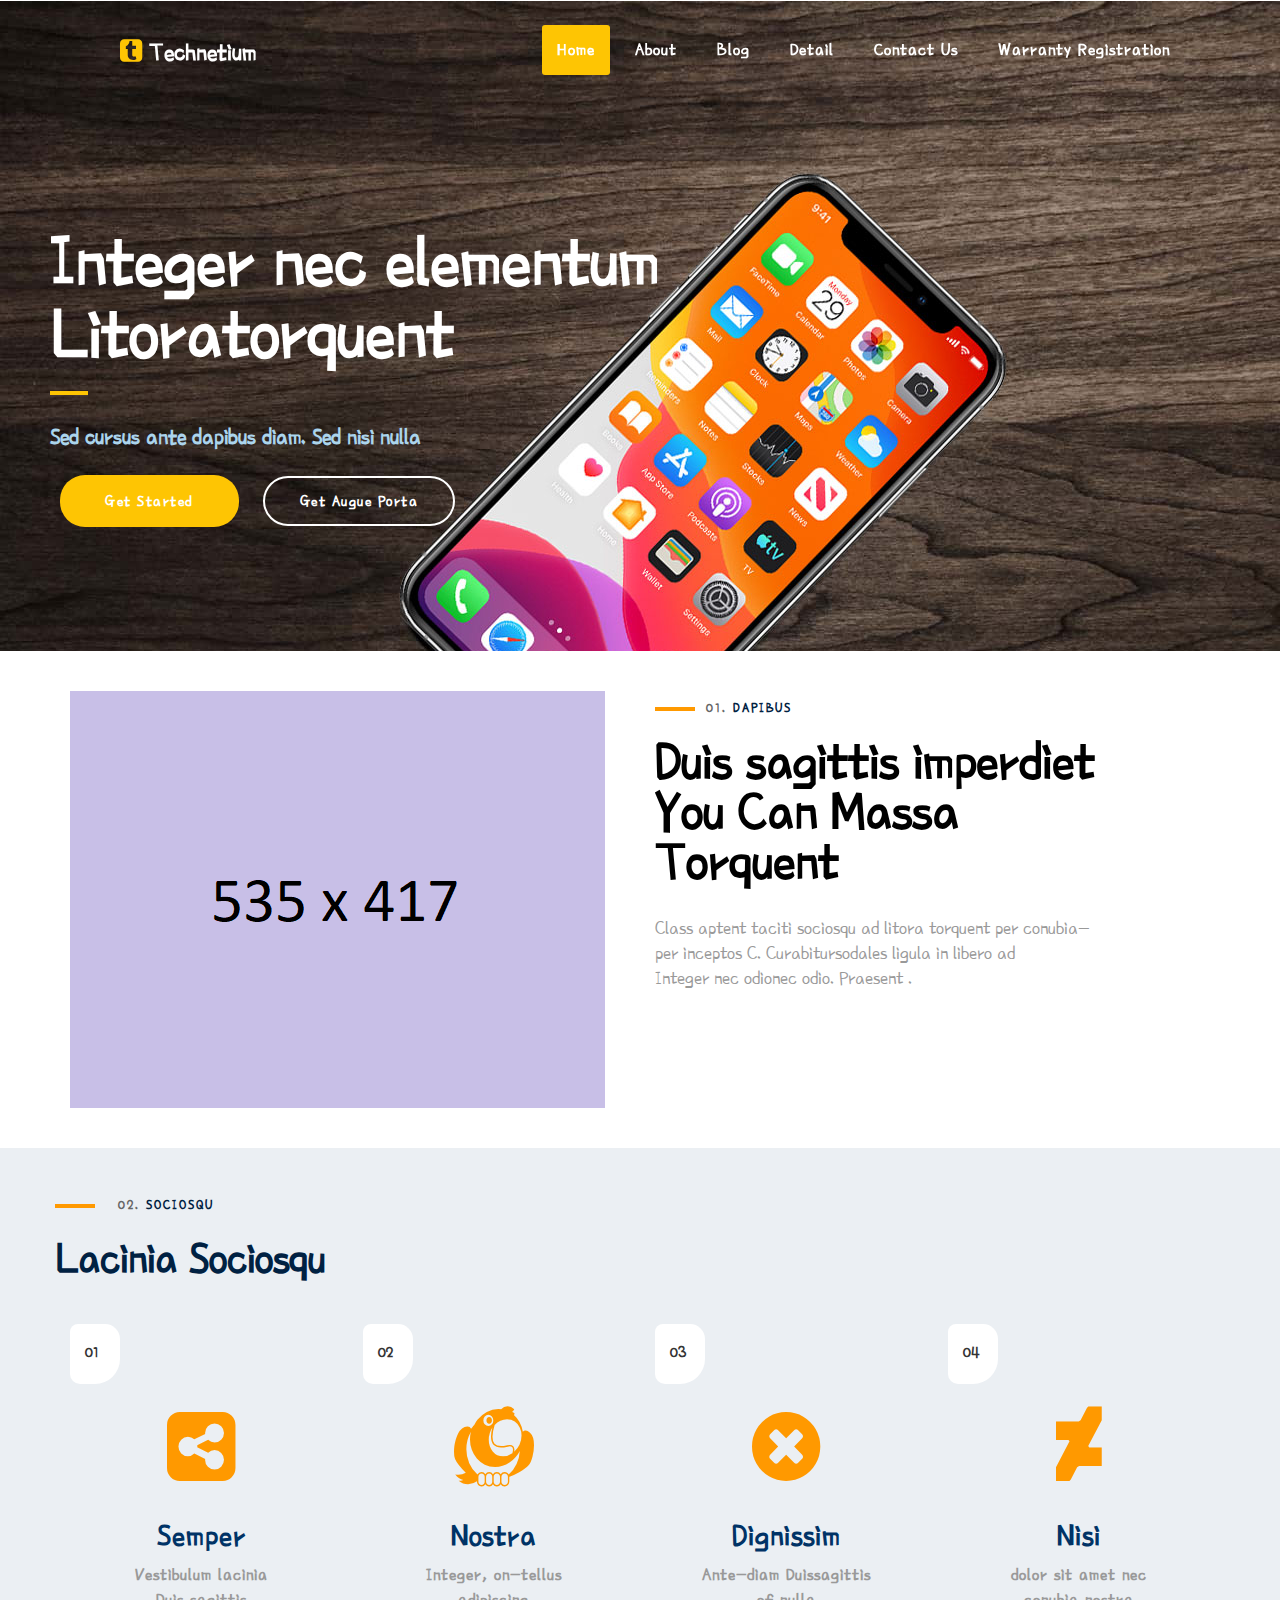
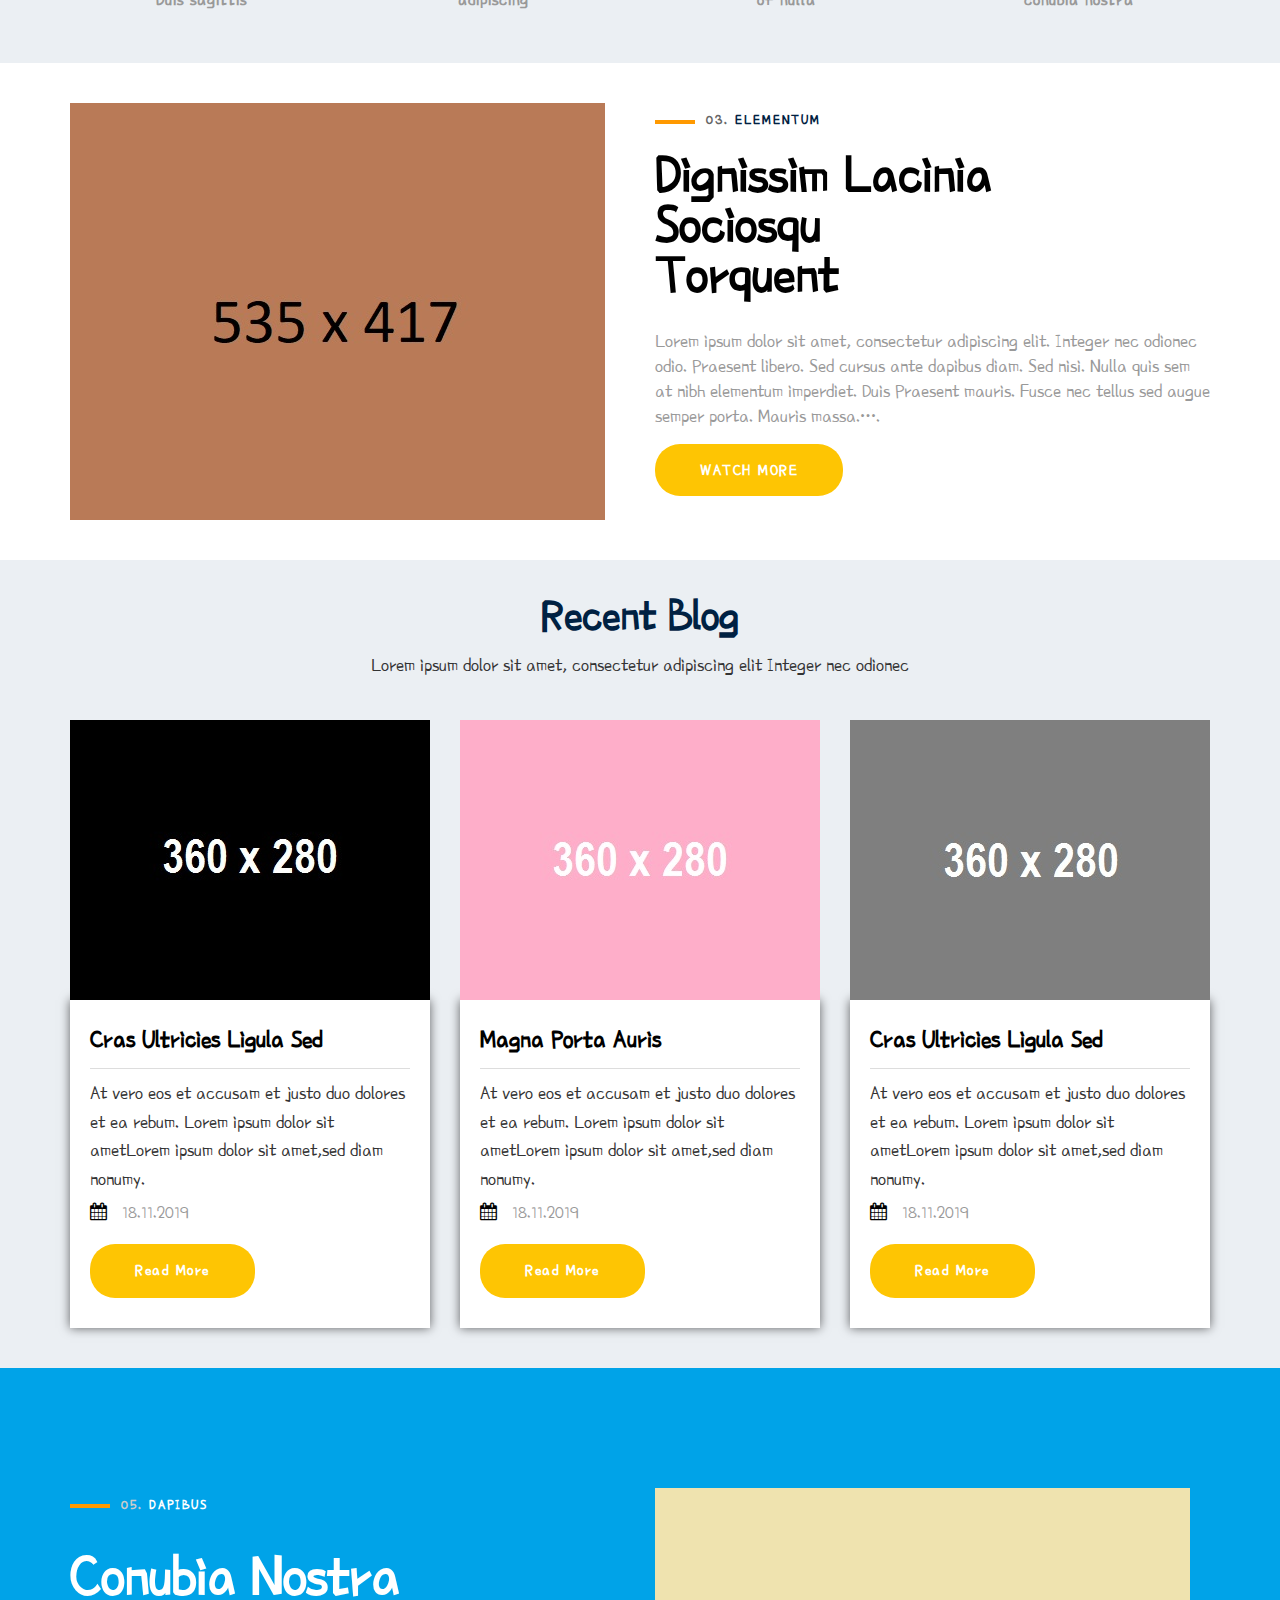
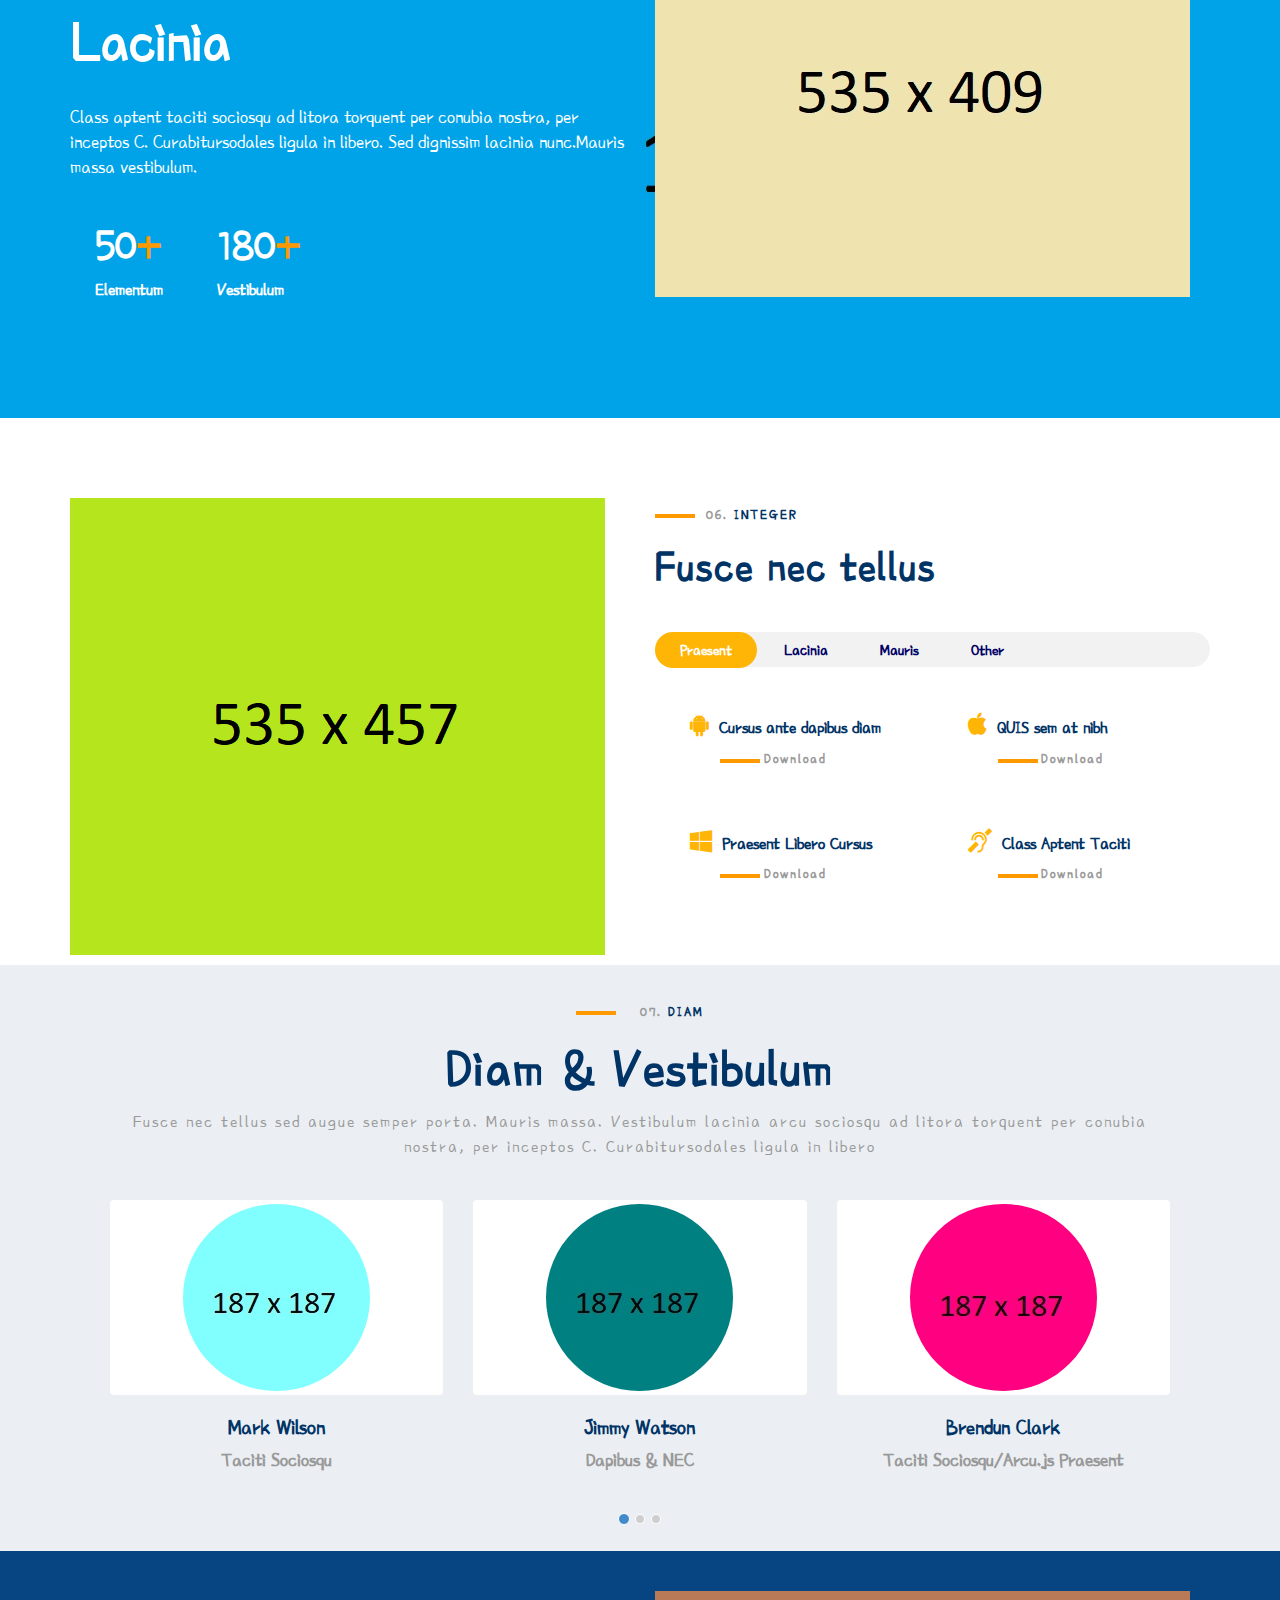
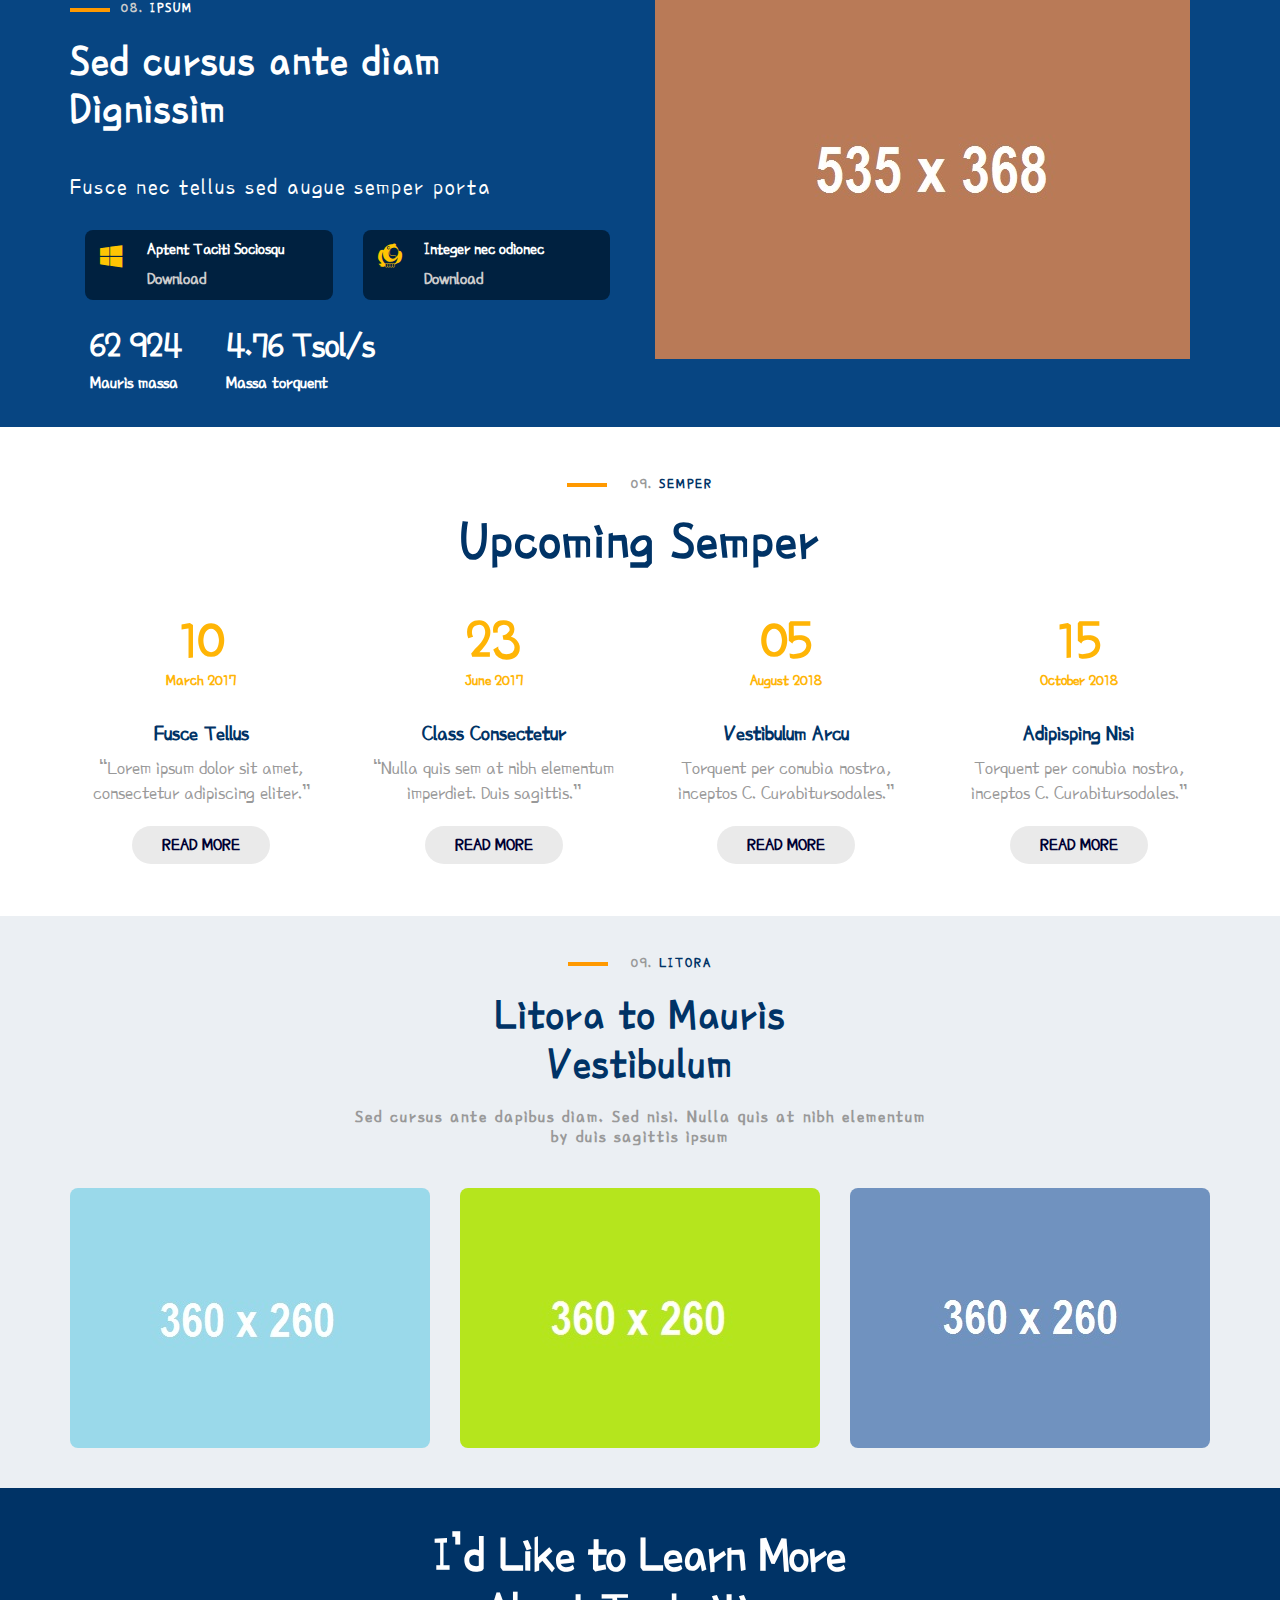
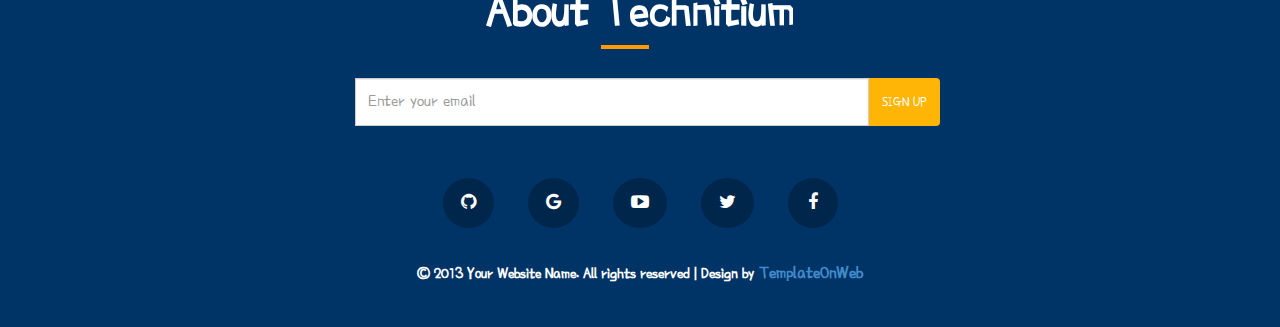
==== index.html @ dbe096e0 "first commit" ====
<!DOCTYPE html>
<html lang="en">
  <head>
    <meta charset="utf-8" />
    <meta http-equiv="X-UA-Compatible" content="IE=edge" />
    <meta name="viewport" content="width=device-width, initial-scale=1" />
    <title>Technetium</title>
    <link href="css/bootstrap.min.css" rel="stylesheet" />
    <link href="css/style.css" rel="stylesheet" />
    <link rel="stylesheet" type="text/css" href="css/font-awesome.min.css" />
    <link
      href="https://fonts.googleapis.com/css?family=Poor+Story"
      rel="stylesheet"
    />
    <link href="css/element.css" rel="stylesheet" />
    <script src="js/jquery-2.1.1.min.js"></script>
    <script src="js/bootstrap.min.js"></script>
  </head>

  <body>
    <section id="header">
      <div class="container">
        <div class="row">
          <div class="col-sm-12">
            <nav
              class="navbar navbar-default navbar-fixed-top"
              role="navigation"
            >
              <!-- Brand and toggle get grouped for better mobile display -->
              <div class="navbar-header">
                <button
                  type="button"
                  class="navbar-toggle"
                  data-toggle="collapse"
                  data-target="#bs-example-navbar-collapse-1"
                >
                  <span class="sr-only">Toggle navigation</span>
                  <span class="icon-bar"></span>
                  <span class="icon-bar"></span>
                  <span class="icon-bar"></span>
                </button>
                <a class="navbar-brand" href="index.html"
                  ><i class="fa fa-tumblr-square"></i> Technetium</a
                >
              </div>
              <!-- Collect the nav links, forms, and other content for toggling -->
              <div
                class="collapse navbar-collapse"
                id="bs-example-navbar-collapse-1"
              >
                <ul class="nav navbar-nav navbar-right">
                  <li class="active"><a href="index.html">Home</a></li>
                  <li><a href="about.html">About</a></li>
                  <li><a href="blog.html">Blog</a></li>
                  <li><a href="detail.html">Detail</a></li>
                  <li><a class="connect" href="contact.html">Contact Us</a></li>
                  <li>
                    <a class="connect" href="contact.html"
                      >Warranty Registration</a
                    >
                  </li>
                  <!-- <li class="dropdown">
							<a class="dropdown-toggle" data-toggle="dropdown" href="blog.html" aria-expanded="false">Dropdown
							<span class="caret"></span></a>
							<ul class="dropdown-menu box_inner">
							  <li><a href="blog.html">Blog</a></li>
							  <li><a href="detail.html">Detail</a></li>
							  <li><a href="about.html">About</a></li>
							</ul>
						  </li> -->
                </ul>
              </div>
              <!-- /.navbar-collapse -->
            </nav>
          </div>
        </div>
      </div>
    </section>

    <section id="top" class="clearfix">
      <div class="top clearfix">
        <h2>
          Integer nec elementum<span class="crystal"
            ><span class="crystal_inner">L</span>itoratorquent
          </span>
        </h2>
        <h5>Sed cursus ante dapibus diam. Sed nisi nulla</h5>
        <ul>
          <li class="starting_1"><a href="#">Get Started</a></li>
          <li class="starting_2"><a href="#">Get Augue Porta</a></li>
        </ul>
      </div>
    </section>

    <section id="center_1" class="clearfix">
      <div class="container">
        <div class="row">
          <div class="center_1 clearfix">
            <div class="col-sm-6 center_1_left clearfix">
              <div class="center_1_left_inner">
                <p><img src="img/2.jpg" /></p>
              </div>
            </div>
            <div class="col-sm-6 center_1_right clearfix">
              <div class="center_1_right_inner">
                <h4><span class="wellcome">01.</span> DAPIBUS</h4>
                <h2>
                  Duis sagittis imperdiet<br />
                  You Can Massa<br />Torquent
                </h2>
                <h5>
                  Class aptent taciti sociosqu ad litora torquent per
                  conubia-<br />per inceptos C. Curabitursodales ligula in
                  libero ad<br />
                  Integer nec odionec odio. Praesent .
                </h5>
              </div>
            </div>
          </div>
        </div>
      </div>
    </section>

    <section id="center_2" class="clearfix">
      <div class="container">
        <div class="row">
          <div class="center_2 clearfix">
            <div class="center_2_top">
              <h4><span class="wellcome">02.</span> SOCIOSQU</h4>
              <h2>Lacinia Sociosqu</h2>
            </div>
            <div class="center_2_middle">
              <div class="col-sm-3 center_2_middle_left">
                <div class="center_2_middle_left_inner">
                  <h5>01</h5>
                  <p><i class="fa fa-share-alt-square"></i></p>
                  <h4>Semper</h4>
                  <h6>Vestibulum lacinia <br />Duis sagittis</h6>
                </div>
              </div>
              <div class="col-sm-3 center_2_middle_left">
                <div class="center_2_middle_left_inner">
                  <h5>02</h5>
                  <p><i class="fa fa-themeisle"></i></p>
                  <h4>Nostra</h4>
                  <h6>Integer, on-tellus <br />adipiscing</h6>
                </div>
              </div>
              <div class="col-sm-3 center_2_middle_left">
                <div class="center_2_middle_left_inner">
                  <h5>03</h5>
                  <p><i class="fa fa-times-circle"></i></p>
                  <h4>Dignissim</h4>
                  <h6>
                    Ante-diam Duissagittis <br />
                    of nulla
                  </h6>
                </div>
              </div>
              <div class="col-sm-3 center_2_middle_left">
                <div class="center_2_middle_left_inner">
                  <h5>04</h5>
                  <p><i class="fa fa-deviantart"></i></p>
                  <h4>Nisi</h4>
                  <h6>
                    dolor sit amet nec <br />
                    conubia nostra
                  </h6>
                </div>
              </div>
            </div>
          </div>
        </div>
      </div>
    </section>

    <section id="center_1" class="clearfix">
      <div class="container">
        <div class="row">
          <div class="center_1 clearfix">
            <div class="col-sm-6 center_1_left clearfix">
              <div class="center_1_left_inner">
                <p><img src="img/3.jpg" /></p>
              </div>
            </div>
            <div class="col-sm-6 center_1_right clearfix">
              <div class="center_1_right_inner center_1_right_inner_2">
                <h4><span class="wellcome">03.</span> ELEMENTUM</h4>
                <h2>
                  Dignissim Lacinia<br />
                  Sociosqu <br />
                  Torquent
                </h2>
                <h5>
                  Lorem ipsum dolor sit amet, consectetur adipiscing elit.
                  Integer nec odionec odio. Praesent libero. Sed cursus ante
                  dapibus diam. Sed nisi. Nulla quis sem at nibh elementum
                  imperdiet. Duis Praesent mauris. Fusce nec tellus sed augue
                  semper porta. Mauris massa.….
                </h5>
                <p><a href="#">WATCH MORE</a></p>
              </div>
            </div>
          </div>
        </div>
      </div>
    </section>

    <section id="blog_h">
      <div class="container">
        <div class="row">
          <div class="feature_1 text-center clearfix">
            <div class="col-sm-12">
              <h3 class="mgt">Recent Blog</h3>
              <p>
                Lorem ipsum dolor sit amet, consectetur adipiscing elit Integer
                nec odionec
              </p>
            </div>
          </div>
          <div class="blog_1 clearfix">
            <div class="col-sm-4">
              <div class="blog_1i clearfix">
                <a href="#"><img src="img/52.jpg" alt="abc" class="iw" /></a>
                <div class="blog_1ii clearfix">
                  <h4 class="mgt"><a href="#">Cras Ultricies Ligula Sed</a></h4>
                  <p>
                    At vero eos et accusam et justo duo dolores et ea rebum.
                    Lorem ipsum dolor sit ametLorem ipsum dolor sit amet,sed
                    diam nonumy.
                  </p>
                  <h6><i class="fa fa-calendar"></i> 18.11.2019</h6>
                  <h5><a class="button_1" href="#">Read More</a></h5>
                </div>
              </div>
            </div>
            <div class="col-sm-4">
              <div class="blog_1i clearfix">
                <a href="#"><img src="img/53.jpg" alt="abc" class="iw" /></a>
                <div class="blog_1ii clearfix">
                  <h4 class="mgt"><a href="#">Magna Porta Auris</a></h4>
                  <p>
                    At vero eos et accusam et justo duo dolores et ea rebum.
                    Lorem ipsum dolor sit ametLorem ipsum dolor sit amet,sed
                    diam nonumy.
                  </p>
                  <h6><i class="fa fa-calendar"></i> 18.11.2019</h6>
                  <h5><a class="button_1" href="#">Read More</a></h5>
                </div>
              </div>
            </div>
            <div class="col-sm-4">
              <div class="blog_1i clearfix">
                <a href="#"><img src="img/54.jpg" alt="abc" class="iw" /></a>
                <div class="blog_1ii clearfix">
                  <h4 class="mgt"><a href="#">Cras Ultricies Ligula Sed</a></h4>
                  <p>
                    At vero eos et accusam et justo duo dolores et ea rebum.
                    Lorem ipsum dolor sit ametLorem ipsum dolor sit amet,sed
                    diam nonumy.
                  </p>
                  <h6><i class="fa fa-calendar"></i> 18.11.2019</h6>
                  <h5><a class="button_1" href="#">Read More</a></h5>
                </div>
              </div>
            </div>
          </div>
        </div>
      </div>
    </section>

    <section id="center_4" class="clearfix">
      <div class="container">
        <div class="row">
          <div class="center_4 clearfix">
            <div class="col-sm-6 center_4_left clearfix">
              <div class="center_4_left_inner">
                <h4><span class="wellcome">05.</span> DAPIBUS</h4>
                <h2>
                  Conubia Nostra <br />
                  Lacinia
                </h2>
                <h5>
                  Class aptent taciti sociosqu ad litora torquent per conubia
                  nostra, per inceptos C. Curabitursodales ligula in libero. Sed
                  dignissim lacinia nunc.Mauris massa vestibulum.
                </h5>
                <ul>
                  <li>
                    <p>
                      50<span class="fifty_1">+</span>
                      <span class="fifty_2">Elementum </span>
                    </p>
                  </li>
                  <li>
                    <p>
                      180<span class="fifty_1">+</span>
                      <span class="fifty_2">Vestibulum</span>
                    </p>
                  </li>
                </ul>
              </div>
            </div>
            <div class="col-sm-6 center_4_right clearfix">
              <div class="center_4_right_innr">
                <p><img src="img/5.jpg" /></p>
              </div>
            </div>
          </div>
        </div>
      </div>
    </section>

    <section id="center_5" class="clearfix">
      <div class="container">
        <div class="row">
          <div class="center_5 clearfix">
            <div class="col-sm-6 center_5_left clearfix">
              <div class="center_5_left_innr">
                <p><img src="img/6.png" /></p>
              </div>
            </div>
            <div class="col-sm-6 center_5_left clearfix">
              <div class="center_5_left_inner">
                <h4><span class="wellcome">06.</span> INTEGER</h4>
                <h1>Fusce nec tellus</h1>
                <div class="middle_1_para clearfix">
                  <ul class="nav nav-tabs">
                    <li class="active">
                      <a data-toggle="tab" href="#home" aria-expanded="true"
                        >Praesent</a
                      >
                    </li>
                    <li class="">
                      <a data-toggle="tab" href="#menu1" aria-expanded="false"
                        >Lacinia</a
                      >
                    </li>
                    <li class="">
                      <a data-toggle="tab" href="#menu2" aria-expanded="false"
                        >Mauris</a
                      >
                    </li>
                    <li class="">
                      <a data-toggle="tab" href="#menu3" aria-expanded="false"
                        >Other</a
                      >
                    </li>
                  </ul>

                  <div class="tab-content clearfix">
                    <div id="home" class="tab-pane fade clearfix active in">
                      <div class="click clearfix">
                        <div class="center_5_middle clearfix">
                          <div class="col-sm-6 center_5_middle_left clearfix">
                            <div class="center_5_middle_left_inner">
                              <p>
                                <a href="#"
                                  ><i class="fa fa-android"></i>Cursus ante
                                  dapibus diam</a
                                >
                              </p>
                              <h4>Download</h4>
                            </div>
                          </div>
                          <div class="col-sm-6 center_5_middle_right clearfix">
                            <div class="center_5_middle_left_inner">
                              <p>
                                <a href="#"
                                  ><i class="fa fa-apple"></i>QUIS sem at
                                  nibh</a
                                >
                              </p>
                              <h4>Download</h4>
                            </div>
                          </div>
                        </div>
                        <div class="center_5_middle clearfix">
                          <div class="col-sm-6 center_5_middle_left clearfix">
                            <div class="center_5_middle_left_inner">
                              <p>
                                <a href="#"
                                  ><i class="fa fa-windows"></i>Praesent Libero
                                  Cursus</a
                                >
                              </p>
                              <h4>Download</h4>
                            </div>
                          </div>
                          <div class="col-sm-6 center_5_middle_right clearfix">
                            <div class="center_5_middle_left_inner">
                              <p>
                                <a href="#"
                                  ><i class="fa fa-deaf"></i>Class Aptent
                                  Taciti</a
                                >
                              </p>
                              <h4>Download</h4>
                            </div>
                          </div>
                        </div>
                      </div>
                    </div>
                    <div id="menu1" class="tab-pane fade clearfix">
                      <div class="click clearfix">
                        <div class="center_5_middle clearfix">
                          <div class="col-sm-6 center_5_middle_left clearfix">
                            <div class="center_5_middle_left_inner">
                              <p>
                                <a href="#"
                                  ><i class="fa fa-android"></i>Cursus ante
                                  dapibus diam</a
                                >
                              </p>
                              <h4>Download</h4>
                            </div>
                          </div>
                          <div class="col-sm-6 center_5_middle_right clearfix">
                            <div class="center_5_middle_left_inner">
                              <p>
                                <a href="#"
                                  ><i class="fa fa-apple"></i>QUIS sem at
                                  nibh</a
                                >
                              </p>
                              <h4>Download</h4>
                            </div>
                          </div>
                        </div>
                        <div class="center_5_middle clearfix">
                          <div class="col-sm-6 center_5_middle_left clearfix">
                            <div class="center_5_middle_left_inner">
                              <p>
                                <a href="#"
                                  ><i class="fa fa-windows"></i>Praesent Libero
                                  Cursus</a
                                >
                              </p>
                              <h4>Download</h4>
                            </div>
                          </div>
                          <div class="col-sm-6 center_5_middle_right clearfix">
                            <div class="center_5_middle_left_inner">
                              <p>
                                <a href="#"
                                  ><i class="fa fa-deaf"></i>Class Aptent
                                  Taciti</a
                                >
                              </p>
                              <h4>Download</h4>
                            </div>
                          </div>
                        </div>
                      </div>
                    </div>
                    <div id="menu2" class="tab-pane fade clearfix">
                      <div class="click clearfix">
                        <div class="center_5_middle clearfix">
                          <div class="col-sm-6 center_5_middle_left clearfix">
                            <div class="center_5_middle_left_inner">
                              <p>
                                <a href="#"
                                  ><i class="fa fa-android"></i>Cursus ante
                                  dapibus diam</a
                                >
                              </p>
                              <h4>Download</h4>
                            </div>
                          </div>
                          <div class="col-sm-6 center_5_middle_right clearfix">
                            <div class="center_5_middle_left_inner">
                              <p>
                                <a href="#"
                                  ><i class="fa fa-apple"></i>QUIS sem at
                                  nibh</a
                                >
                              </p>
                              <h4>Download</h4>
                            </div>
                          </div>
                        </div>
                        <div class="center_5_middle clearfix">
                          <div class="col-sm-6 center_5_middle_left clearfix">
                            <div class="center_5_middle_left_inner">
                              <p>
                                <a href="#"
                                  ><i class="fa fa-windows"></i>Praesent Libero
                                  Cursus</a
                                >
                              </p>
                              <h4>Download</h4>
                            </div>
                          </div>
                          <div class="col-sm-6 center_5_middle_right clearfix">
                            <div class="center_5_middle_left_inner">
                              <p>
                                <a href="#"
                                  ><i class="fa fa-deaf"></i>Class Aptent
                                  Taciti</a
                                >
                              </p>
                              <h4>Download</h4>
                            </div>
                          </div>
                        </div>
                      </div>
                    </div>
                    <div id="menu3" class="tab-pane fade clearfix">
                      <div class="click clearfix">
                        <div class="center_5_middle clearfix">
                          <div class="col-sm-6 center_5_middle_left clearfix">
                            <div class="center_5_middle_left_inner">
                              <p>
                                <a href="#"
                                  ><i class="fa fa-android"></i>Cursus ante
                                  dapibus diam</a
                                >
                              </p>
                              <h4>Download</h4>
                            </div>
                          </div>
                          <div class="col-sm-6 center_5_middle_right clearfix">
                            <div class="center_5_middle_left_inner">
                              <p>
                                <a href="#"
                                  ><i class="fa fa-apple"></i>QUIS sem at
                                  nibh</a
                                >
                              </p>
                              <h4>Download</h4>
                            </div>
                          </div>
                        </div>
                        <div class="center_5_middle clearfix">
                          <div class="col-sm-6 center_5_middle_left clearfix">
                            <div class="center_5_middle_left_inner">
                              <p>
                                <a href="#"
                                  ><i class="fa fa-windows"></i>Praesent Libero
                                  Cursus</a
                                >
                              </p>
                              <h4>Download</h4>
                            </div>
                          </div>
                          <div class="col-sm-6 center_5_middle_right clearfix">
                            <div class="center_5_middle_left_inner">
                              <p>
                                <a href="#"
                                  ><i class="fa fa-deaf"></i>Class Aptent
                                  Taciti</a
                                >
                              </p>
                              <h4>Download</h4>
                            </div>
                          </div>
                        </div>
                      </div>
                    </div>
                  </div>
                </div>
              </div>
            </div>
          </div>
        </div>
      </div>
    </section>

    <section id="center_6" class="clearfix">
      <div class="container">
        <div class="row">
          <div class="center_6_top clearfix">
            <div class="center_6_top_inner">
              <h4><span class="wellcome">07.</span> DIAM</h4>
              <h2>Diam & Vestibulum</h2>
              <p>
                Fusce nec tellus sed augue semper porta. Mauris massa.
                Vestibulum lacinia arcu sociosqu ad litora torquent per conubia
                <br />nostra, per inceptos C. Curabitursodales ligula in libero
              </p>
            </div>
            <div class="center_6_top_inner_2">
              <div class="col-sm-12">
                <div id="Carousel" class="carousel slide">
                  <ol class="carousel-indicators">
                    <li
                      data-target="#Carousel"
                      data-slide-to="0"
                      class="active"
                    ></li>
                    <li data-target="#Carousel" data-slide-to="1"></li>
                    <li data-target="#Carousel" data-slide-to="2" class=""></li>
                  </ol>

                  <!-- Carousel items -->
                  <div class="carousel-inner">
                    <div class="item active">
                      <div class="row">
                        <div
                          class="col-sm-4 center_6_top_inner_2_left text-center"
                        >
                          <p>
                            <a href="#" class="thumbnail"
                              ><img
                                src="img/7.jpg"
                                class="img-circle"
                                alt="Image"
                                style="max-width: 100%"
                            /></a>
                          </p>
                          <h4><a href="#">Mark Wilson</a></h4>
                          <h5>Taciti Sociosqu</h5>
                        </div>
                        <div
                          class="col-sm-4 center_6_top_inner_2_left text-center"
                        >
                          <p>
                            <a href="#" class="thumbnail"
                              ><img
                                src="img/8.jpg"
                                class="img-circle"
                                alt="Image"
                                style="max-width: 100%"
                            /></a>
                          </p>
                          <h4><a href="#">Jimmy Watson</a></h4>
                          <h5>Dapibus & NEC</h5>
                        </div>
                        <div
                          class="col-sm-4 center_6_top_inner_2_left text-center"
                        >
                          <p>
                            <a href="#" class="thumbnail"
                              ><img
                                src="img/9.jpg"
                                class="img-circle"
                                alt="Image"
                                style="max-width: 100%"
                            /></a>
                          </p>
                          <h4><a href="#">Brendun Clark</a></h4>
                          <h5>Taciti Sociosqu/Arcu.js Praesent</h5>
                        </div>
                      </div>
                      <!--.row-->
                    </div>
                    <!--.item-->

                    <div class="item">
                      <div class="row">
                        <div
                          class="col-sm-4 center_6_top_inner_2_left text-center"
                        >
                          <p>
                            <a href="#" class="thumbnail"
                              ><img
                                src="img/10.jpg"
                                class="img-circle"
                                alt="Image"
                                style="max-width: 100%"
                            /></a>
                          </p>
                          <h4><a href="#">Mike Thorper</a></h4>
                          <h5>Vestibulum lacinia</h5>
                        </div>
                        <div
                          class="col-sm-4 center_6_top_inner_2_left text-center"
                        >
                          <p>
                            <a href="#" class="thumbnail"
                              ><img
                                src="img/11.jpg"
                                class="img-circle"
                                alt="Image"
                                style="max-width: 100%"
                            /></a>
                          </p>
                          <h4><a href="#">Nikky Decuza</a></h4>
                          <h5>Account Manager</h5>
                        </div>
                        <div
                          class="col-sm-4 center_6_top_inner_2_left text-center"
                        >
                          <p>
                            <a href="#" class="thumbnail"
                              ><img
                                src="img/12.jpg"
                                class="img-circle"
                                alt="Image"
                                style="max-width: 100%"
                            /></a>
                          </p>
                          <h4><a href="#">John Nelson</a></h4>
                          <h5>Elementum Imperdiet</h5>
                        </div>
                      </div>
                      <!--.row-->
                    </div>
                    <!--.item-->

                    <div class="item">
                      <div class="row">
                        <div
                          class="col-sm-4 center_6_top_inner_2_left text-center"
                        >
                          <p>
                            <a href="#" class="thumbnail"
                              ><img
                                src="img/7.jpg"
                                class="img-circle"
                                alt="Image"
                                style="max-width: 100%"
                            /></a>
                          </p>
                          <h4><a href="#">Rajiv Kumar</a></h4>
                          <h5>Augue Semper</h5>
                        </div>
                        <div
                          class="col-sm-4 center_6_top_inner_2_left text-center"
                        >
                          <p>
                            <a href="#" class="thumbnail"
                              ><img
                                src="img/8.jpg"
                                class="img-circle"
                                alt="Image"
                                style="max-width: 100%"
                            /></a>
                          </p>
                          <h4><a href="#">Lamper Jackson</a></h4>
                          <h5>Praesent libero</h5>
                        </div>
                        <div
                          class="col-sm-4 center_6_top_inner_2_left text-center"
                        >
                          <p>
                            <a href="#" class="thumbnail"
                              ><img
                                src="img/10.jpg"
                                class="img-circle"
                                alt="Image"
                                style="max-width: 100%"
                            /></a>
                          </p>
                          <h4><a href="#">Mikky Dawson</a></h4>
                          <h5>Duis Sagittis</h5>
                        </div>
                      </div>
                      <!--.row-->
                    </div>
                    <!--.item-->
                  </div>
                  <!--.carousel-inner-->
                  <a
                    data-slide="prev"
                    href="http://bootsnipp-env.elasticbeanstalk.com/iframe/kE4g#Carousel"
                    class="left carousel-control"
                    >‹</a
                  >
                  <a
                    data-slide="next"
                    href="http://bootsnipp-env.elasticbeanstalk.com/iframe/kE4g#Carousel"
                    class="right carousel-control"
                    >›</a
                  >
                </div>
                <!--.Carousel-->
              </div>
            </div>
          </div>
        </div>
      </div>
    </section>

    <section id="center_7" class="clearfix">
      <div class="container">
        <div class="row">
          <div class="center_7_middle clearfix">
            <div class="col-sm-6 center_7_middle_left clearfix">
              <div class="center_7_middle_left_inner">
                <h4><span class="wellcome">08.</span> IPSUM</h4>
                <h2>Sed cursus ante diam <br />Dignissim</h2>
                <h3>Fusce nec tellus sed augue semper porta</h3>
              </div>
              <div class="center_7_middle_left_inner_2">
                <div class="col-sm-6 window_left clearfix">
                  <div class="window_left_top clearfix">
                    <div class="col-sm-3 window_left_top_left">
                      <div class="window_left_top_left_inner">
                        <p>
                          <a href="#"><i class="fa fa-windows"></i></a>
                        </p>
                      </div>
                    </div>
                    <div class="col-sm-9 window_left_top_right">
                      <div class="window_left_top_right_inner">
                        <h4><a href="#">Aptent Taciti Sociosqu</a></h4>
                        <h5><a href="#">Download</a></h5>
                      </div>
                    </div>
                  </div>
                </div>
                <div class="col-sm-6 window_right clearfix">
                  <div class="window_left_top clearfix">
                    <div class="col-sm-3 window_left_top_left">
                      <div class="window_left_top_left_inner">
                        <p>
                          <a href="#"><i class="fa fa-themeisle"></i></a>
                        </p>
                      </div>
                    </div>
                    <div class="col-sm-9 window_left_top_right">
                      <div class="window_left_top_right_inner">
                        <h4><a href="#">Integer nec odionec</a></h4>
                        <h5><a href="#">Download</a></h5>
                      </div>
                    </div>
                  </div>
                </div>
              </div>
              <div class="center_7_middle_left_inner_3">
                <ul>
                  <li>
                    <p>62 924<span class="totaling">Mauris massa</span></p>
                  </li>
                  <li>
                    <p>
                      4.76 Tsol/s<span class="totaling">Massa torquent</span>
                    </p>
                  </li>
                </ul>
              </div>
            </div>
            <div class="col-sm-6 center_7_middle_right clearfix">
              <div class="center_7_middle_right_inner">
                <p>
                  <a href="#"><img src="img/13.jpg" /></a>
                </p>
              </div>
            </div>
          </div>
        </div>
      </div>
    </section>

    <section id="center_8" class="clearfix">
      <div class="container">
        <div class="row">
          <div class="center_8 clearfix">
            <h4><span class="wellcome">09.</span> SEMPER</h4>
            <h2>Upcoming Semper</h2>
          </div>
          <div class="center_8_middle clearfix">
            <div class="col-sm-3 center_8_middle_left clearfix">
              <div class="center_8_middle_left_inner">
                <h1>10<span class="tempering">March 2017</span></h1>
                <h3><a href="#">Fusce Tellus</a></h3>
                <p>
                  “Lorem ipsum dolor sit amet, consectetur adipiscing eliter.”
                </p>
                <h4><a href="#">READ MORE</a></h4>
              </div>
            </div>
            <div class="col-sm-3 center_8_middle_left clearfix">
              <div class="center_8_middle_left_inner">
                <h1>23<span class="tempering">June 2017</span></h1>
                <h3><a href="#">Class Consectetur</a></h3>
                <p>
                  “Nulla quis sem at nibh elementum imperdiet. Duis sagittis.”
                </p>
                <h4><a href="#">READ MORE</a></h4>
              </div>
            </div>
            <div class="col-sm-3 center_8_middle_left clearfix">
              <div class="center_8_middle_left_inner">
                <h1>05<span class="tempering">August 2018</span></h1>
                <h3><a href="#">Vestibulum Arcu</a></h3>
                <p>
                  Torquent per conubia nostra, inceptos C. Curabitursodales.”
                </p>
                <h4><a href="#">READ MORE</a></h4>
              </div>
            </div>
            <div class="col-sm-3 center_8_middle_left clearfix">
              <div class="center_8_middle_left_inner">
                <h1>15<span class="tempering">October 2018</span></h1>
                <h3><a href="#">Adipisping Nisi</a></h3>
                <p>
                  Torquent per conubia nostra, inceptos C. Curabitursodales.”
                </p>
                <h4><a href="#">READ MORE</a></h4>
              </div>
            </div>
          </div>
        </div>
      </div>
    </section>

    <section id="center_9" class="clearfix">
      <div class="container">
        <div class="row">
          <div class="center_9 clearfix">
            <h4><span class="wellcome">09.</span> LITORA</h4>
            <h2>Litora to Mauris <br />Vestibulum</h2>
            <h3>
              Sed cursus ante dapibus diam. Sed nisi. Nulla quis at nibh
              elementum <br />by duis sagittis ipsum
            </h3>
          </div>
          <div class="center_9_middle clearfix">
            <div class="col-sm-4 center_9_middle_left clearfix">
              <div class="center_9_middle_left_inner">
                <p>
                  <a href="#"><img src="img/48.jpg" /></a>
                </p>
              </div>
            </div>
            <div class="col-sm-4 center_9_middle_right clearfix">
              <div class="center_9_middle_left_inner">
                <p>
                  <a href="#"><img src="img/49.jpg" /></a>
                </p>
              </div>
            </div>
            <div class="col-sm-4 center_9_middle_left clearfix">
              <div class="center_9_middle_left_inner">
                <p>
                  <a href="#"><img src="img/14.jpg" /></a>
                </p>
              </div>
            </div>
          </div>
        </div>
      </div>
    </section>

    <section id="footer" class="clearfix">
      <div class="container">
        <div class="row">
          <div class="footer clearfix">
            <h2>
              I’d Like to Learn More <br />About
              <span class="linier_tab">Te</span>chnitium
            </h2>
            <div class="input-group col-sm-6 footer_left clearfix">
              <input
                type="text"
                class="search-query form-control form-control_course"
                placeholder="Enter your email"
              />
              <span class="input-group-btn">
                <button class="btn btn-primary" type="button">
                  <span class="location">SIGN UP</span>
                </button>
              </span>
            </div>
            <ul>
              <li>
                <a href="#"><i class="fa fa-github"></i></a>
              </li>
              <li>
                <a href="#"><i class="fa fa-google"></i></a>
              </li>
              <li>
                <a href="#"><i class="fa fa-youtube-play"></i></a>
              </li>
              <li>
                <a href="#"><i class="fa fa-twitter"></i></a>
              </li>
              <li class="different">
                <a href="#"><i class="fa fa-facebook"></i></a>
              </li>
            </ul>
            <p class="website">
              © 2013 Your Website Name. All rights reserved | Design by<a
                href="http://www.templateonweb.com"
              >
                TemplateOnWeb</a
              >
            </p>
          </div>
        </div>
      </div>
    </section>

    <script type="text/javascript">
      $(document).ready(function () {
        $("#Carousel").carousel({
          interval: 5000,
        });
      });
    </script>
    <script src="js/classie.js"></script>
    <script src="js/cbpAnimatedHeader.js"></script>
  </body>
</html>
---- css/style.css ----
/*
Template : Technetium
File: Layout CSS
Author: Templates On Web
Author URI: http://templateonweb.com/
Licence: <a href="http://www.templateonweb.com/terms.php?v=content&contentid=152">Website Template Licence</a>
*/
body{
	font-family: 'Poor Story', cursive;
   }

.border_bottom_1{
   border-bottom:1px solid #edeef0;
   }
.border_right_1{
   border-right:2px solid #999;
   }
.border_none_1{
   border:none!important;
   }



/*********************header****************/
#header .navbar{
  padding-left:100px;
  padding-right:100px;
  }
#header .navbar-brand{
  font-size:26px;
  font-weight:bold;
  padding-top:13px;
  }
#header .navbar-brand:hover{
color:#fff;
  }
#header .navbar-brand i{
 margin-left:5px;
 color:#fec503;
  }
.navbar-default .navbar-nav>.open>a, .navbar-default .navbar-nav>.open>a:hover, .navbar-default .navbar-nav>.open>a:focus{
  background:none;
  color:#fed136;
  }
#header .navbar ul li .box_inner{
background:#fff;
padding:0;
padding:15px 10px 15px 10px;
left:0!important;
margin-top:12px!important;
  }
#header .navbar ul li ul li a{
color:#000!important;
padding-top:10px;
padding-bottom:10px; 
  }
#header .navbar ul li ul li a:hover{
color:#fff!important;  
background: #003366;
  }
#header .navbar-default .nav li a {
    letter-spacing: 1px;
    color: #fff;
    font-size: 18px;
    display: block;
    font-weight: bold;
    margin-right: 10px;
}


/*********************header_end****************/



/*********************top****************/
#top{
    background: url(../img/1.jpeg);
	min-height:650px;
  } 
.top h2{
  font-size:75px;
  padding-top:200px;
  padding-left:50px;
  font-weight:700;
  color:#FFFFFF;
  }
.top .crystal{
  display:block;
  line-height:60px;
  }
.top .crystal_inner{
  border-bottom:4px solid #fec503;
  padding-bottom:20px;
  }
.top h5{
    font-size: 24px;
    padding-top: 50px;
    padding-left: 50px;
    font-weight: 700;
    color: #abd4ec;
  }
.top ul {
  padding:0;
  margin:0;
  padding-left:50px;
  padding-top:20px;
  }
.top ul li{
 display:inline-block;
 margin:10px;
  }
.top ul .starting_1 a{
  padding:18px 45px;
  font-size:16px;
  text-decoration:none;
  border-radius:25px;
  font-weight:700;
  letter-spacing:1.5px;
  color:#FFFFFF;
  background:#fec503;
  }
.top ul .starting_1 a:hover{
  background:#003366;
  }
.top ul .starting_2 a{
  padding:15px 35px;
  font-size:16px;
  text-decoration:none;
  letter-spacing:1.5px;
  border-radius:25px;
  font-weight:700;
  color:#FFFFFF;
  border:2px solid #FFFFFF;
  }
.top ul .starting_2 a:hover{
  color:#fec503;
  border:2px solid #fec503;
  }
/*********************top_end****************/



/*********************center_1****************/
#center_1{
padding-top:40px;
padding-bottom:40px; 
 }
.center_1_left_inner p{
margin-bottom:0; 
 }

.center_1_right_inner h4{
  font-size:14px!important;
  font-weight:700;
  letter-spacing:2px;
  color:#002142;
  }
.center_1_right_inner h4:before{
  display:inline-block;
  width:40px;
  height:4px;
  background:#FF9900;
  vertical-align:middle;
  margin-right:2%;
  content:"";
  }
.center_1_right_inner .wellcome{
   color:#666666;
  }
.center_1_right_inner h2{
   font-size:56px;
   color:#000000;
   font-weight:700;
   padding-bottom:20px;
   line-height:50px;
  }
.center_1_right_inner h5{
   font-size:20px;
   color:#999;
   line-height:25px;
  }
.center_1_right_inner p{
  padding-top:20px;
  }
.center_1_right_inner p a{
    padding: 18px 45px;
    font-size: 16px;
    text-decoration: none;
    border-radius: 25px;
    font-weight: 700;
    letter-spacing: 1.5px;
    color: #FFFFFF;
    background: #fec503;
  }
.center_1_right_inner p a:hover{
    background: #003366;
  }
.center_1_right_inner_2{
  padding-top:0!important;
  }
/*********************center_1_end****************/


/*********************center_2****************/
#center_2{
  padding-bottom:10px;
  padding-top:40px;
  background:#00336614;
  }
.center_2_top h4{
  font-size:14px!important;
  font-weight:700;
  letter-spacing:2px;
  color:#002142;
 }
.center_2_top h4:before{
  display:inline-block;
  width:40px;
  height:4px;
  background:#FF9900;
  vertical-align:middle;
  margin-right:2%;
  content:"";
  }
.center_2_top .wellcome{
   color:#666666;
  }
.center_2_top h2{
   font-size:46px;
   color:#002142;
   font-weight:700;
   padding-bottom:20px;
  }
.center_2_middle_left_inner:hover h5{
   background:#e4e4e4!important;
  }
.center_2_middle_left_inner:hover{
   background: rgba(255, 255, 255, 0.1)!important;
    -moz-box-shadow: 0px 4px 29px 0px rgba(0,0,0,0.48);
    box-shadow: 0px 4px 29px 0px rgba(0, 0, 0, 0.26)!important;
	border-radius:8px;
	cursor:pointer;
  }
.center_2_middle_left_inner h5{
  font-size:16px;
  font-weight:700;
  width:50px;
  height:60px;
  background:#fff;
  padding-top:20px;
  padding-left:15px;
  border-top-left-radius:8px;
  border-top-right-radius:15px;
  border-bottom-right-radius:25px;
  border-bottom-left-radius:10px;
  }
.center_2_middle_left_inner p{
  text-align:center;
  color:#FF9900;
  font-size:80px;
  }
.center_2_middle_left_inner h4{
  text-align:center;
  color:#003366;
  font-size:32px;
  letter-spacing:1px;
  font-weight:700;
  }
.center_2_middle_left_inner h6{
  text-align:center;
  color:#999999;
  font-size:18px;
  letter-spacing:1px;
  font-weight:700;
  line-height:25px;
  padding-bottom:30px;
  }
  
/*********************center_2_end****************/


/*********************center_3****************/
#blog_h{
padding-top:10px;
padding-bottom:40px;
background:#00336614; 
  }
.blog_1ii p{
font-size:20px;
 }
.blog_1ii h6 i{
margin-right:10px;
color:#000;  
 }
.blog_1ii h6{
font-size:18px;
color:#999; 
 }
.blog_1ii h4{
border-bottom:1px solid #ddd;
padding-bottom:15px;
font-size:26px;
 }
.blog_1ii h4 a{
 color:#000;
 font-weight:bold;
 text-decoration:none;
 }
.blog_1ii{
padding:15px 20px 20px 20px;
box-shadow: 0 0 10px rgba(0,0,0,0.6);
background:#fff; 
 }
.iw{
 width:100%;
 }
.feature_1{
margin-bottom:30px; 
 }
.feature_1 h3{
    font-size: 46px;
    color: #002142;
	font-weight:bold;
}
.feature_1 p{
    font-size: 20px;
}

.blog_1ii .button_1{
    padding: 18px 45px;
    font-size: 16px;
    text-decoration: none;
    border-radius: 25px;
    font-weight: 700;
    letter-spacing: 1.5px;
    color: #FFFFFF;
    background: #fec503;
	display:inline-block;
	margin-top:10px;
  }
.blog_1ii .button_1:hover{
    background: #003366;
  }
/*********************center_3_end****************/

/*********************center_4****************/
#center_4{
  background: url(../img/4.jpg);
  min-height:650px;
  padding-top:120px;
  }
.center_4_left_inner h4 {
    font-size: 14px!important;
    font-weight: 700;
    letter-spacing: 2px;
    color: #fff;
}
.center_4_left_inner .wellcome {
    color: #ccc;
}
.center_4_left_inner h4:before{
  display:inline-block;
  width:40px;
  height:4px;
  background:#FF9900;
  vertical-align:middle;
  margin-right:2%;
  content:"";
  }
.center_4_left_inner h2{
  font-size:60px;
  font-weight:700;
  color:#FFFFFF;
  padding-top:10px;
  padding-bottom:20px;
  }
.center_4_left_inner h5{
  font-size:20px;
  color:#FFFFFF;
  line-height:25px;
  }
.center_4_left_inner ul{
  padding:0;
  margin:0;
  }
.center_4_left_inner ul li{
  display:inline-block;
  margin:25px;
  }
.center_4_left_inner ul li p{
  font-size:44px;
  font-weight:700;
  color:#FFFFFF;
  }
.center_4_left_inner .fifty_1{
  color:#FF9900;
  }
.center_4_left_inner .fifty_2{
  display:block;
  font-size:18px;
  }
/*********************center_4_end****************/

/*********************center_5****************/
#center_5{
 padding-top:80px;
 }
.center_5_left_inner h4{
  font-size: 14px!important;
    font-weight: 700;
    letter-spacing: 2px;
    color: #003366;
  }
.center_5_left_inner .wellcome {
    color: #999;
}
.center_5_left_inner h4:before{
  display:inline-block;
  width:40px;
  height:4px;
  background:#FF9900;
  vertical-align:middle;
  margin-right:2%;
  content:"";
  }
.center_5_left_inner h1{
  font-size: 44px;
    font-weight: 700;
    letter-spacing: 2px;
    color: #003366;
  }
.center_5_left_inner ul{
  padding:0;
  margin:0;
  background:#F2F2F2;
  border-radius:25px;
  margin-top:30px;
  }
.center_5_left_inner ul li{
  display:inline-block;
  }
.center_5_left_inner ul .prefering{
  margin-left:30px;
  }
.middle_1_para .nav-tabs .active a{
  color:#FFFFFF!important;
  background:#ffb506!important;
  }
.middle_1_para .nav-tabs {
    border-bottom: none!important;
}
.middle_1_para .nav-tabs>li>a {
    border: none!important;
    font-size: 16px;
	color:#000066;
	font-weight:700;
    padding: 7px 25px;
    border-radius: 25px;
}
.center_5_middle_left_inner p a{
   font-size:18px;
   font-weight:700;
   text-decoration:none;
   color:#003366;
  }
.center_5_middle_left_inner p a i{
   font-size:24px;
   color:#ffb506;
   margin-right:10px;
  }
.center_5_middle_left_inner h4{
   font-size:16px;
   color:#999;
   font-weight:700;
   padding-left:30px;
  }
.center_5_middle_left_inner{
  margin-top:40px;
  padding:5px;
  padding-left:20px;
 }
.center_5_middle_left_inner:hover{
   background: rgba(255, 255, 255, 0.1)!important;
    -moz-box-shadow: 0px 4px 29px 0px rgba(0,0,0,0.48);
    box-shadow: 0px 4px 29px 0px rgba(0, 0, 0, 0.26)!important;
	border-radius:8px;
	cursor:pointer;
 }

/*********************center_5_end****************/


/*********************center_6****************/
#center_6{
  padding-top:30px;
  padding-bottom:70px;
  padding-bottom:40px;
  background:#00336614;
  }
.center_6_top_inner{
  text-align:center;
  }
.center_6_top_inner h4 {
    font-size: 14px!important;
    font-weight: 700;
    letter-spacing: 2px;
    color: #003366;
}
.center_6_top_inner .wellcome {
    color: #999;
}
.center_6_top_inner h4:before{
  display:inline-block;
  width:40px;
  height:4px;
  background:#FF9900;
  vertical-align:middle;
  margin-right:2%;
  content:"";
  }
.center_6_top_inner h2 {
    font-size: 54px;
    font-weight: 700;
    letter-spacing: 2px;
    color: #003366;
}
.center_6_top_inner p {
    font-size: 18px;
	line-height:25px;
    letter-spacing: 2px;
    color: #999;
}

.carousel {
    margin-bottom: 0;
    padding: 0 40px 30px 40px;
}
/* The controlsy */
.carousel-control {
	left: -12px;
    height: 40px;
	width: 40px;
    background: none repeat scroll 0 0 #222222;
    border: 4px solid #FFFFFF;
    border-radius: 23px 23px 23px 23px;
    margin-top: 90px;
	display:none;
}
.carousel-control:hover {
	background:#FF9900!important;
}
.carousel-control.right {
	right: -12px;
}
/* The indicators */
.carousel-indicators {
	right: 50%;
	top: 100%;
	bottom: -10px;
	margin-right: -19px;
}
/* The colour of the indicators */
.carousel-indicators li {
	background: #cecece;
}
.carousel-indicators .active {
background: #428bca;
}
.center_6_top_inner_2{
  padding-top:30px;
  }
.center_6_top_inner_2_left .thumbnail {
    border: none!important;
}
.center_6_top_inner_2_left h4 a{
  font-size:22px;
  font-weight:700;
  text-decoration:none;
  color:#003366;
  }
.center_6_top_inner_2_left h4 a:hover{
  color:#FF9900;
  }
.center_6_top_inner_2_left h5{
  font-size:20px;
  font-weight:700;
  color:#999;
  }
/*********************center_6_end****************/

/*********************center_7****************/
#center_7{
  background:#074582;
  padding-top:40px;
  } 
.center_7_middle_left_inner h4 {
    font-size: 14px!important;
    font-weight: 700;
    letter-spacing: 2px;
    color: #fff;
}
.center_7_middle_left_inner h4:before{
  display:inline-block;
  width:40px;
  height:4px;
  background:#FF9900;
  vertical-align:middle;
  margin-right:2%;
  content:"";
  }
.center_7_middle_left_inner .wellcome {
    color: #ccc;
}
.center_7_middle_left_inner h2 {
    font-size: 44px;
    font-weight: 700;
    letter-spacing: 2px;
    color: #fff;
	padding-bottom:20px;
}
.center_7_middle_left_inner h3 {
    font-size: 24px;
    letter-spacing: 2px;
    color: #fff;
	padding-bottom:20px;
}
.window_left_top_left_inner p{
  padding-top:10px;
  }
.window_left_top_left_inner p a{
  font-size:24px;
  text-decoration:none;
  color:#fec503;
  }
.window_left_top_right{
  padding:0;
  margin:0;
  }
.window_left_top_right_inner h4 a{
  font-size:17px;
  font-weight:700;
  text-decoration:none;
  color:#fff;
  }
.window_left_top_right_inner h5 a{
  font-size:18px;
  font-weight:700;
  text-decoration:none;
  color:#ccc;
  }
.window_left_top{
  background:#002140;
  border-radius:8px;
  }
.window_left_top:hover{
  background:#fec503;
  }
.window_left_top:hover .window_left_top_left_inner p a{
  color:#FFFFFF;
  }
.center_7_middle_left_inner_3 ul{
  padding:0;
  margin:0;
  }
.center_7_middle_left_inner_3 ul li{
  display:inline-block;
  margin:20px;
  }
.center_7_middle_left_inner_3 ul li p{
 font-size:36px;
 font-weight:700;
 color:#FFFFFF;
  }
.center_7_middle_left_inner_3 .totaling{
   font-size:18px;
   display:block;
  }
/*********************center_7_end****************/


/*********************center_8****************/
#center_8{
  padding-top:40px;
  padding-bottom:30px;
  }
.center_8 h4 {
    font-size: 14px!important;
    font-weight: 700;
    letter-spacing: 2px;
	text-align:center;
    color: #003366;
}
.center_8 .wellcome {
    color: #999;
}
.center_8 h4:before{
  display:inline-block;
  width:40px;
  height:4px;
  background:#FF9900;
  vertical-align:middle;
  margin-right:2%;
  content:"";
  }
.center_8 h2 {
    font-size: 54px;
    font-weight: 700;
    letter-spacing: 2px;
	text-align:center;
    color: #003366;
}
.center_8_middle_left_inner{
  padding:10px;
  text-align:center;
  }
.center_8_middle_left_inner h1{
  font-size:55px;
  font-weight:700;
  color:#ffb506;
  padding-bottom:10px;
  }
.center_8_middle_left_inner .tempering{
  font-size:16px;
  display:block;
  }
.center_8_middle_left_inner h3 a{
  font-size:22px;
  font-weight:700;
  text-decoration:none;
  color:#003366;
  }
.center_8_middle_left_inner p{
  font-size:20px;
  color:#999;
  line-height:25px;
  padding-bottom:20px;
  }
.center_8_middle_left_inner h4{
  padding-bottom:10px;
  }
.center_8_middle_left_inner h4 a{
  padding:10px 30px;
  font-size:18px;
  font-weight:700;
  text-decoration:none;
  border-radius:25px;
  color:#000033;
  background:#EAEAEA;
  }
.center_8_middle_left_inner h4 a:hover{
  color:#fff;
  background:#ffb506;
  }
.center_8_middle_left_inner:hover{
    background: rgba(255, 255, 255, 0.1)!important;
    -moz-box-shadow: 0px 4px 29px 0px rgba(0,0,0,0.48);
    box-shadow: 0px 4px 29px 0px rgba(0, 0, 0, 0.26)!important;
	border-radius:12px;
	cursor:pointer;
  }
/*********************center_8_end****************/

/*********************center_9****************/
#center_9{
  background:#00336614;
  padding-top:30px;
  padding-bottom:30px;
  }
.center_9 h4 {
    font-size: 14px!important;
    font-weight: 700;
    letter-spacing: 2px;
	text-align:center;
    color: #003366;
}
.center_9 .wellcome {
    color: #999;
}
.center_9 h4:before{
  display:inline-block;
  width:40px;
  height:4px;
  background:#FF9900;
  vertical-align:middle;
  margin-right:2%;
  content:"";
  }
.center_9 h2 {
    font-size: 44px;
    font-weight: 700;
    letter-spacing: 2px;
	text-align:center;
    color: #003366;
}
.center_9 h3{
    font-size: 18px;
    font-weight: 700;
    letter-spacing: 2px;
	text-align:center;
    color: #999;
}
.support_left_inner p{
  font-size:36px;
  color:#ffb506;
  padding-top:20px;
  }
.support_middle_inner h4{
  padding-top:20px;
  }
.support_middle_inner h4 a{
    font-size: 16px;
    font-weight: 700;
	text-decoration:none;
    letter-spacing: 2px;
    color: #000;
  }
.support_middle_inner h4 a:hover{
    color: #ffb506;
  }
.support_middle_inner h5 {
  font-size:16px;
  color:#999;
  }
.support_right p {
  font-size:56px;
  color:#000;
  }
.center_9_middle{
  padding-top:30px;
  }
.center_9_middle_left_inner{
  border-radius:12px;
  }
.center_9_middle_left_inner:hover{
   background: rgba(255, 255, 255, 0.1)!important;
    -moz-box-shadow: 0px 4px 29px 0px rgba(0,0,0,0.48);
    box-shadow: 0px 4px 29px 0px rgba(0, 0, 0, 0.26)!important;
	border-radius:8px;
	cursor:pointer;
  }
.center_9_middle_left_inner p a img{
  border-radius:8px;
  width:100%;
 }
/*********************center_9_end****************/

/*********************footer****************/
#footer{
  background:#003366;
  padding-top:20px;
  padding-bottom:30px;
  }
.footer h2{
  font-size:50px;
  text-align:center;
  font-weight:700;
  color:#FFFFFF;
  padding-bottom:30px;
  }
.footer .linier_tab {
  border-bottom:4px solid #FF9900;
  padding-bottom:10px;
  }
.footer_left{
  margin-left:300px;
  }
.footer_left .form-control_course{
  border-radius:0;
  height:48px;
  font-size:18px;
  }
.footer_left .btn-primary {
    color: #fff;
     background-color: #ffb506!important;
    border:none!important;
    padding: 14px;
    border-radius:0
	font-size:18px;
}
.footer_left .btn-primary:hover {
    background-color: #ffb506!important;
}
.footer ul{
  padding:0;
  margin:0;
  text-align:center;
  padding-top:50px;
  }
.footer ul li{
  display:inline-block;
  margin:15px;
  }
.footer ul li a{
 padding:16px 18px;
 font-size:18px;
 text-decoration:none;
 font-weight:700;
 border-radius:100%;
 color:#FFFFFF;
 background:#00264c;
  }
.footer ul li a:hover{
 background:#ffb506;
  }
.footer ul .different a{
  padding:16px 20px!important;
  }
.footer p{
  font-size:16px;
  font-weight:700;
  color:#FFFFFF;
  text-align:center;
  padding-top:30px;
  }
.footer p a{
 font-size:18px;
  }
.footer p a:hover{
  color:#ffb506;
  }
/*********************footer_end****************/


/*********************about****************/
.about_bg{
 background:#00336673;
 	padding-top:160px;
	padding-bottom:100px;
 }
#about{
  background: url(../img/15.jpg);
  }
.blog_bg{
 background: url(../img/55.jpg)!important;
 }
.detail_bg{
 background: url(../img/56.jpg)!important;
 }
.con_bg{
 background: url(../img/57.jpg)!important;
 }
.about h2{
  text-align:center;
  font-size:65px;
  font-weight:700;
  color:#FFFFFF;
  padding-bottom:10px;
  }
.abort{
  border-bottom:4px solid #FF9900;
  padding-bottom:10px;
  }
.about p{
  text-align:center;
  font-size:22px;
  font-weight:700;
  color:#FFFFFF;
  }
.about p a{
  text-decoration:none;
  color:#FFFFFF;
  }
/*********************about_end****************/

/*********************about_2****************/
#about_2{
  padding-top:40px;
  padding-bottom:40px;
  }
.about_2_left_inner h4 {
    font-size: 14px!important;
    font-weight: 700;
    letter-spacing: 2px;
    color: #002142;
}
.about_2_left_inner h4:before{
  display:inline-block;
  width:40px;
  height:4px;
  background:#FF9900;
  vertical-align:middle;
  margin-right:2%;
  content:"";
  }
.about_2_left_inner .wellcome{
   color:#666666;
  }
.about_2_left_inner h2{
    font-size: 54px;
    font-weight: 700;
    letter-spacing: 2px;
    color: #002142;
	padding-bottom:10px;
}
.about_2_left_inner h5{
    font-size: 19px!important;
    letter-spacing: 2px;
	line-height:25px;
    color: #999;
	padding-bottom:10px;
}
.ih-item {
  position: relative;
  -webkit-transition: all 0.35s ease-in-out;
  -moz-transition: all 0.35s ease-in-out;
  transition: all 0.35s ease-in-out;
}
.ih-item,
.ih-item * {
  -webkit-box-sizing: border-box;
  -moz-box-sizing: border-box;
  box-sizing: border-box;
}
.ih-item a {
  color: #333;
}
.ih-item a:hover {
  text-decoration: none;
}
.ih-item img {
  width: 100%;
  height: 100%;
}

.about_2_right_inner .ih-item.square {
  position: relative;
  width: 100%;
  height: 100%;
  border: 8px solid #fff;
  box-shadow: 1px 1px 3px rgba(0, 0, 0, 0.3);
}
.about_2_right_inner .ih-item.square .info {
  position: absolute;
  top: 0;
  bottom: 0;
  left: 0;
  right: 0;
  text-align: center;
  -webkit-backface-visibility: hidden;
  backface-visibility: hidden;
}

.ih-item.square.effect6 {
  overflow: hidden;
}
.ih-item.square.effect6.colored .info {
  background: #1a4a72;
  background: rgba(26, 74, 114, 0.6);
}

.about_2_right_inner .ih-item.square.effect6 .img {
  -webkit-transition: all 0.35s ease-in-out;
  -moz-transition: all 0.35s ease-in-out;
  transition: all 0.35s ease-in-out;
  -webkit-transform: scale(1);
  -moz-transform: scale(1);
  -ms-transform: scale(1);
  -o-transform: scale(1);
  transform: scale(1);
}
.about_2_right_inner .ih-item.square.effect6 .info {
  background: #333333;
  background: rgba(0, 0, 0, 0.6);
  visibility: hidden;
  opacity: 0;
  -webkit-transition: all 0.35s ease-in-out;
  -moz-transition: all 0.35s ease-in-out;
  transition: all 0.35s ease-in-out;
}

.about_2_right_inner .ih-item.square.effect6 a:hover .img {
  -webkit-transform: scale(1.2);
  -moz-transform: scale(1.2);
  -ms-transform: scale(1.2);
  -o-transform: scale(1.2);
  transform: scale(1.2);
}
.ih-item.square.effect6 a:hover .info {
  visibility: visible;
  opacity: 1;
}



/*********************about_2_end****************/

/*********************about_2_end****************/
#about_3{
  padding-top:40px;
  padding-bottom:40px;
  background:#00336614;
  }
.about_3 h4 {
    font-size: 14px!important;
    font-weight: 700;
    letter-spacing: 2px;
    color: #002142;
	text-align:center;
}
.about_3 h4:before{
  display:inline-block;
  width:40px;
  height:4px;
  background:#FF9900;
  vertical-align:middle;
  margin-right:2%;
  content:"";
  }
.about_3 .wellcome{
   color:#666666;
  }
.about_3 h2{
    font-size: 54px;
    font-weight: 700;
    letter-spacing: 2px;
    color: #002142;
	padding-bottom:10px;
	text-align:center;
}
.about_3 h5{
    font-size: 17px!important;
    letter-spacing: 2px;
	line-height:25px;
    color: #999;
	padding-bottom:60px;
	text-align:center;
}
.about_3_middle_left_inner{
  text-align:center;
  }
.about_3_middle_left_inner p{
  padding-bottom:30px;
  }
.about_3_middle_left_inner p a{
  padding:40px 45px;
  font-size:55px;
  text-decoration:none;
  color:#fec503;
  background:#FFFFFF;
  border-radius:100%;
    -moz-box-shadow: 0px 4px 29px 0px rgba(0,0,0,0.48);
    box-shadow: 0px 4px 29px 0px rgba(0, 0, 0, 0.26)!important;
	cursor:pointer;
  }
.about_3_middle_left_inner h3 a{
  font-size:30px;
  font-weight:700;
  text-decoration:none;
  color:#000033;
  }
.about_3_middle_left_inner h5{
  font-size:20px;
  line-height:25px;
  color:#999;
  padding-bottom:20px;
  }
.about_3_middle_left_inner h6 a{
  padding:12px 30px;
  font-size:15px;
  font-weight:700;
  text-decoration:none;
  border-radius:25px;
  background:#fec503;
  color:#fff;
  }
.about_3_middle_left_inner h6 a:hover{
  background:#003366;
  }
.about_3_middle_center{
  margin-top:30px;
  }
.about_3_middle_left_inner:hover p a{
  color:#000000;
  }
.about_3_middle_left_inner p .lapping{
  padding:42px 38px!important;
  font-size:50px;
  }
.about_3_middle_left_inner .lapping_2{
  padding:40px 48px!important;
  font-size:50px;
  }
/*********************about_3_end****************/



/*********************about_4****************/
#about_4{
   background:#033b72;
   padding-top:100px;
   padding-bottom:70px;
  }
.center_4_left_inner ul .exchange_1 p{
  color:#FF9933!important;
  }
.center_4_left_inner .fifty_3 {
  display:block;
  color:#ccc;
  font-size:16px;
  margin-left:20px;
  }
.ih-item {
  position: relative;
  -webkit-transition: all 0.35s ease-in-out;
  -moz-transition: all 0.35s ease-in-out;
  transition: all 0.35s ease-in-out;
}
.ih-item,
.ih-item * {
  -webkit-box-sizing: border-box;
  -moz-box-sizing: border-box;
  box-sizing: border-box;
}
.ih-item a {
  color: #333;
}
.ih-item a:hover {
  text-decoration: none;
}
.ih-item img {
  width: 100%;
  height: 100%;
}

.about_4_left_inner .ih-item.circle {
  position: relative;
  width: 441px;
  height: 441px;
  border-radius: 50%;
}
.ih-item.circle .img {
  position: relative;
  width: 441px;
  height: 441px;
  border-radius: 50%;
}
.ih-item.circle .img:before {
  position: absolute;
  display: block;
  content: '';
  width: 100%;
  height: 100%;
  border-radius: 50%;
  box-shadow: inset 0 0 0 16px rgba(255, 255, 255, 0.6), 0 1px 2px rgba(0, 0, 0, 0.3);
  -webkit-transition: all 0.35s ease-in-out;
  -moz-transition: all 0.35s ease-in-out;
  transition: all 0.35s ease-in-out;
}
.ih-item.circle .img img {
  border-radius: 50%;
}
.ih-item.circle .info {
  position: absolute;
  top: 0;
  bottom: 0;
  left: 0;
  right: 0;
  text-align: center;
  border-radius: 50%;
  -webkit-backface-visibility: hidden;
  backface-visibility: hidden;
}

.about_4_left_inner .ih-item.square {
  position: relative;
  width: 100%;
  height: 100%;
  border: 8px solid #fff;
  box-shadow: 1px 1px 3px rgba(0, 0, 0, 0.3);
}
.about_4_left_inner .ih-item.square .info {
  position: absolute;
  top: 0;
  bottom: 0;
  left: 0;
  right: 0;
  text-align: center;
  -webkit-backface-visibility: hidden;
  backface-visibility: hidden;
}

.ih-item.circle.effect1 .spinner {
  width: 451px;
  height: 451px;
  border: 10px solid #ecab18;
  border-right-color: #1ad280;
  border-bottom-color: #1ad280;
  border-radius: 50%;
  -webkit-transition: all 0.8s ease-in-out;
  -moz-transition: all 0.8s ease-in-out;
  transition: all 0.8s ease-in-out;
}
.ih-item.circle.effect1 .img {
  position: absolute;
  top: 10px;
  bottom: 0;
  left: 10px;
  right: 0;
  width: auto;
  height: auto;
}
.ih-item.circle.effect1 .img:before {
  display: none;
}
.ih-item.circle.effect1.colored .info {
  background: #1a4a72;
  background: rgba(26, 74, 114, 0.6);
}
.ih-item.circle.effect1 .info {
  top: 10px;
  bottom: 0;
  left: 10px;
  right: 0;
  background: #333333;
  background: rgba(0, 0, 0, 0.6);
  opacity: 0;
  -webkit-transition: all 0.8s ease-in-out;
  -moz-transition: all 0.8s ease-in-out;
  transition: all 0.8s ease-in-out;
}
.ih-item.circle.effect1 .info h3 {
  color: #fff;
  text-transform: uppercase;
  position: relative;
  letter-spacing: 2px;
  font-size: 22px;
  margin: 0 30px;
  padding: 55px 0 0 0;
  height: 110px;
  text-shadow: 0 0 1px white, 0 1px 2px rgba(0, 0, 0, 0.3);
}
.ih-item.circle.effect1 .info p {
  color: #bbb;
  padding: 10px 5px;
  font-style: italic;
  margin: 0 30px;
  font-size: 12px;
  border-top: 1px solid rgba(255, 255, 255, 0.5);
}
.ih-item.circle.effect1 a:hover .spinner {
  -webkit-transform: rotate(180deg);
  -moz-transform: rotate(180deg);
  -ms-transform: rotate(180deg);
  -o-transform: rotate(180deg);
  transform: rotate(180deg);
}
.ih-item.circle.effect1 a:hover .info {
  opacity: 1;
}


/*********************about_4_end****************/


/*********************about_5****************/
#about_5{
  padding-top:40px;
  padding-bottom:0px;
  }
.privacy_left_inner p{
  padding-top:20px;
  }
.privacy_left_inner p a{
  padding:20px 12px;
  font-size:30px;
  text-decoration:none;
  color:#FFCC33;
   background: rgba(255, 255, 255, 0.1)!important;
    -moz-box-shadow: 0px 4px 29px 0px rgba(0,0,0,0.48);
    box-shadow: 0px 4px 29px 0px rgba(0, 0, 0, 0.26)!important;
	border-radius:8px;
	cursor:pointer;
  }
.privacy_left_inner p a:hover{
  color:#003366;
  }
.privacy_right_inner h4 a{
  font-size:20px;
  font-weight:700;
  text-decoration:none;
  color:#003366;
  }
.privacy_right_inner h4 a:hover{
  color:#FFCC33;
  }
.privacy_right_inner h5{
  font-size:18px;
  line-height:25px;
  color:#999;
  padding-top:10px;
  }
.privacy_right_inner:hover .privacy_left_inner p a i{
  color:#003366!important;
  }
/*********************about_5_end****************/


/*********************about_6****************/
#about_6{
  padding-top:20px;
  padding-bottom:50px;
  }
.about_6 h4 {
    font-size: 14px!important;
    font-weight: 700;
    letter-spacing: 2px;
    color: #002142;
	text-align:center;
}
.about_6 h4:before{
  display:inline-block;
  width:40px;
  height:4px;
  background:#FF9900;
  vertical-align:middle;
  margin-right:2%;
  content:"";
  }
.about_6 .wellcome{
   color:#666666;
  }
.about_6 h2{
    font-size: 54px;
    font-weight: 700;
    letter-spacing: 2px;
    color: #003366;
	padding-bottom:10px;
	text-align:center;
}
.about_6 h5 {
    font-size: 17px;
    letter-spacing: 2px;
    color: #999;
	text-align:center;
	line-height:25px;
	padding-bottom:30px;
}
.about_6 h6{
  text-align:center;
  }
.about_6 h6 a{
    padding:13px 30px;
    font-size: 17px;
    letter-spacing: 2px;
	text-decoration:none;
	border-radius:25px;
	background:#fec503;
    color: #fff;
}
.about_6 h6 a:hover{
	background:#003366;
}
.about_6 {
   padding-top:100px;
   padding-bottom:100px;
    background: linear-gradient(to right,#ffffff,#f4f4f4);
    -moz-box-shadow: 0px 4px 29px 0px rgba(0,0,0,0.48);
    box-shadow: 0px 4px 29px 0px rgba(0, 0, 0, 0.26)!important;
	border-radius:8px;
}
/*********************about_6_end****************/



/*********************blog****************/
#blog{
  padding-top:40px;
  padding-bottom:40px;
  }
.blog_left_inner_2{
  padding:10px 60px 40px 60px;
  background:#003366;
  }
.blog_left_inner_2 h2 a{
  font-size:42px;
  font-weight:700;
  text-decoration:none;
  color:#FFFFFF;
  }
.blog_left_inner_2 h2 a:hover{
  color:#FF9900;
  }
.blog_left_inner_2 ul{
  padding:0;
  margin:0;
  }
.blog_left_inner_2 ul li{
  display:inline-block;
  margin:25px;
  }
.blog_left_inner_2 ul li a{
  font-size:18px;
  font-weight:700;
  text-decoration:none;
  color:#ccc;
  }
.blog_left_inner_2 ul li a:hover{
  color:#FF9900;
  }
.blog_left_inner_2 ul li a i{
  margin-right:10px;
  color:#FF9900;
 }
.blog_left_inner_2 h5{
  font-size:22px;
  line-height:25px;
  color:#ccc;
  padding-bottom:30px;
  } 
.blog_left_inner_2 h6 a{
  padding:10px 25px;
  font-size:15px;
  font-weight:700;
  letter-spacing:2px;
  text-decoration:none;
  border-radius:25px;
  background:#FF9900;
  color:#fff;
  }
.blog_left_inner_2 h6 a:hover{
  background:#00264c;
  }
.blog_left_top{
  margin-bottom:50px;
  }
.blog_left_inner_2_new{
   background:#FFFFFF!important;
   -moz-box-shadow: 0px 4px 29px 0px rgba(0,0,0,0.48);
    box-shadow: 0px 4px 29px 0px rgba(0, 0, 0, 0.26)!important;
	border-radius:8px;
	cursor:pointer;
  }
.blog_left_inner_2 h2 .ditital_1{
  color:#000033!important;
  }
.blog_left_inner_2 h2 .ditital_1:hover{
  color:#FF9900!important;
  }
.blog_left_inner_2 ul li .ditital_2{
  color:#999999!important;
  }
.blog_left_inner_2 ul li .ditital_2:hover{
  color:#666!important;
  }
.blog_left_inner_2 .digitel_3{
   color:#666666!important;
  }
.ih-item {
  position: relative;
  -webkit-transition: all 0.35s ease-in-out;
  -moz-transition: all 0.35s ease-in-out;
  transition: all 0.35s ease-in-out;
}
.ih-item,
.ih-item * {
  -webkit-box-sizing: border-box;
  -moz-box-sizing: border-box;
  box-sizing: border-box;
}
.ih-item a {
  color: #333;
}
.ih-item a:hover {
  text-decoration: none;
}
.ih-item img {
  width: 100%;
  height: 100%;
}

.blog_left_inner_1 .ih-item.square {
  position: relative;
  width: 100%;
  height: 100%;
  border:none!important;
  box-shadow: 1px 1px 3px rgba(0, 0, 0, 0.3);
  border-top-left-radius:10px;
  border-top-right-radius:10px;
}
.blog_left_inner_1 .ih-item.square .info {
  position: absolute;
  top: 0;
  bottom: 0;
  left: 0;
  right: 0;
  text-align: center;
  -webkit-backface-visibility: hidden;
  backface-visibility: hidden;
}

.ih-item.square.effect6 {
  overflow: hidden;
}
.ih-item.square.effect6.colored .info {
  background: #1a4a72;
  background: rgba(26, 74, 114, 0.6);
}

.ih-item.square.effect6 .img {
  -webkit-transition: all 0.35s ease-in-out;
  -moz-transition: all 0.35s ease-in-out;
  transition: all 0.35s ease-in-out;
  -webkit-transform: scale(1);
  -moz-transform: scale(1);
  -ms-transform: scale(1);
  -o-transform: scale(1);
  transform: scale(1);
}
.ih-item.square.effect6 .info {
  background: #333333;
  background: rgba(0, 0, 0, 0.6);
  visibility: hidden;
  opacity: 0;
  -webkit-transition: all 0.35s ease-in-out;
  -moz-transition: all 0.35s ease-in-out;
  transition: all 0.35s ease-in-out;
}

.ih-item.square.effect6 a:hover .img {
  -webkit-transform: scale(1.2);
  -moz-transform: scale(1.2);
  -ms-transform: scale(1.2);
  -o-transform: scale(1.2);
  transform: scale(1.2);
}
.ih-item.square.effect6 a:hover .info {
  visibility: visible;
  opacity: 1;
}

.blog_2_right_inner_1{
  box-shadow: 0px 4px 29px 0px rgba(0, 0, 0, 0.26)!important;
  }
.blog_2_right_inner_1:hover{
   border:1px solid #CC0033;
   border-radius:6px;
  }
.blog_2_right_inner_1 .btn-primary {
    color: #675b5b;
    background-color: #fff;
    border:none!important;
	padding-top: 13px;
    padding-bottom: 15px;
}
.blog_2_right_inner_1 .form-control_new {
    width: 100%;
    height: 50px;
    padding: 6px 12px;
    font-size: 18px;
    color: #555;
    background-color: #fff;
    border: none;
    border-radius: 4px;
}
.blog_2_right_inner_2{
  background:#FFFFFF;
  padding:20px;
  margin-top:40px;
  box-shadow: 0px 4px 29px 0px rgba(0, 0, 0, 0.26)!important;
  }
.blog_2_right_inner_2 h2{
  font-size:26px;
  font-weight:700;
  padding-bottom:20px;
  }
.blog_2_right_inner_2 h5{
  padding-bottom:10px;
  padding-top:5px;
   border-bottom:1px solid #999;
  }
.blog_2_right_inner_2 h5:hover{
   border-bottom:1px solid #FF0066;
  }
.blog_2_right_inner_2 h5 a{
  font-size:18px;
  text-decoration:none;
  color:#666666;
  }
.blog_2_right_inner_2 h5 a:hover{
  color:#FF0066;
  }
.blog_2_right_inner_2 h5 a i{
  font-size:6px;
  margin-right:10px;
  color:#FF0066;
  }
.blog_2_right_inner_2 .unseen{
  border:none!important;
  }
.blog_2_right_inner_3{
  background:#FFFFFF;
  padding:20px;
  padding-bottom:20px;
  margin-top:40px;
  box-shadow: 0px 4px 29px 0px rgba(0, 0, 0, 0.26)!important;
 }
 .blog_2_right_inner_3_top{
   padding-bottom:10px;
   padding-top:10px;
   }
.blog_2_right_inner_3_left{
  padding:0;
  margin:0;
  }
.camel_right h4{
  padding:0;
  margin:0;
  }
.camel_right h4 a{
  font-size:18px;
  text-decoration:none;
  color:#000;
  }
.camel_right h5{
  font-size:16px;
  color:#999;
  }
.blog_2_right_inner_4{
  background:#FFFFFF;
  padding:20px;
  padding-bottom:20px;
  margin-top:40px;
  box-shadow: 0px 4px 29px 0px rgba(0, 0, 0, 0.26)!important;
 }
.blog_2_right_inner_4_top h2{
  font-size:26px;
  font-weight:700;
  padding-bottom:20px;
  }
.blog_2_right_inner_4_middle{
  padding-bottom:20px;
  }
.blog_2_right_inner_4{
  background:#FFFFFF;
  padding:20px;
  padding-bottom:20px;
  margin-top:40px;
 }
.blog_2_right_inner_4_top h2{
  font-size:26px;
  font-weight:700;
  padding-bottom:20px;
  }
.blog_2_right_inner_4_top h4 a{
  font-size:18px;
  font-weight:700;
  text-decoration:none;
  color:#000000;
  }
.blog_2_right_inner_4_top h4 a:hover{
  color:#FF0066;
  }
.blog_2_right_inner_4_top h5{
  font-size:15px;
  color:#666;
  padding-bottom:10px;
  }
.down_tab{
  padding-top:10px!important;
  }
.details{
  background:#FFFFFF;
  padding-top:10px;
  padding-bottom:5px;
  margin-top:30px;
  }
.details_left_inner p a{
  font-size:18px;
  text-decoration:none;
  color:#333;
  }
.details_left_inner p a:hover{
  color:#FF0033;
  }
  
.details_2_inner_8 h2{
   font-size:18px;
   font-weight:700;
   padding-bottom:20px; 
  }
.details_2_inner_8 .form_1{
  width:100%;
  height:170px;
  }
.details_2_inner_8 .form_2{
   width:100%;
  height:35px;
  margin-top:20px;
  }
.details_2_inner_8 h5{
  padding-top:20px;
  }
.details_2_inner_8 h5 a{
  padding:6px 16px;
  font-size:14px;
  font-weight:600;
  text-decoration:none;
  color:#FFFFFF;
  background:#000;
  }
.details_2_inner_8 h5 a:hover{
  color:#FFFFFF;
  background:#009900;
  }
.details_2_inner_8{
  background:#FFFFFF;
  margin-top:30px;
  padding:20px;
  }
.grid figure {
	position: relative;
	float: left;
	overflow: hidden;
	min-width: 100%;
	max-width: 100%;
	max-height: 100%;
	width: 100%%;
	background: #3085a3;
	text-align: center;
	cursor: pointer;
}

.grid figure img {
	position: relative;
	display: block;
	min-height: 100%;
	max-width: 100%;
	opacity: 0.8;
	min-width:100%;
}

.grid figure figcaption {
	padding: 2em;
	color: #fff;
	text-transform: uppercase;
	font-size: 1.25em;
	-webkit-backface-visibility: hidden;
	backface-visibility: hidden;
}

.grid figure figcaption::before,
.grid figure figcaption::after {
	pointer-events: none;
}

.grid figure figcaption,
.grid figure figcaption > a {
	position: absolute;
	top: 0;
	left: 0;
	width: 100%;
	height: 100%;
}

/* Anchor will cover the whole item by default */
/* For some effects it will show as a button */
.grid figure figcaption > a {
	z-index: 1000;
	text-indent: 200%;
	white-space: nowrap;
	font-size: 0;
	opacity: 0;
}

/*---------------*/
/***** Jazz *****/
/*---------------*/

figure.effect-jazz {
	background: -webkit-linear-gradient(-45deg, #f3cf3f 0%,#f33f58 100%);
	background: linear-gradient(-45deg, #f3cf3f 0%,#f33f58 100%);
}

figure.effect-jazz img {
	opacity: 0.9;
}

figure.effect-jazz figcaption::after,
figure.effect-jazz img,
figure.effect-jazz p {
	-webkit-transition: opacity 0.35s, -webkit-transform 0.35s;
	transition: opacity 0.35s, transform 0.35s;
}

figure.effect-jazz figcaption::after {
	position: absolute;
	top: 0;
	left: 0;
	width: 100%;
	height: 100%;
	border-top: 1px solid #fff;
	border-bottom: 1px solid #fff;
	content: '';
	opacity: 0;
	-webkit-transform: rotate3d(0,0,1,45deg) scale3d(1,0,1);
	transform: rotate3d(0,0,1,45deg) scale3d(1,0,1);
	-webkit-transform-origin: 50% 50%;
	transform-origin: 50% 50%;
}

figure.effect-jazz:hover img {
	opacity: 0.7;
	-webkit-transform: scale3d(1.05,1.05,1);
	transform: scale3d(1.05,1.05,1);
}

figure.effect-jazz:hover figcaption::after {
	opacity: 1;
	-webkit-transform: rotate3d(0,0,1,45deg) scale3d(1,1,1);
	transform: rotate3d(0,0,1,45deg) scale3d(1,1,1);
}

.center_9_middle_inner_blog {
    margin-top: 20px!important;
    background: #e6821a;
    padding: 30px;
}
.center_9_middle_inner h5{
  padding-top:20px;
  }
.center_9_middle_inner h5 a{
  padding:10px 25px;
  font-size:16px;
  text-decoration:none;
  border-radius:25px;
  color:#FFFFFF;
  background:#003366;
  }
.center_9_middle_inner h5 a:hover{
  color:#000;
  background:#fff;
  }
.blog_last_inner_1{
   padding:30px;
   background: rgba(255, 255, 255, 0.1)!important;
    -moz-box-shadow: 0px 4px 29px 0px rgba(0,0,0,0.48);
    box-shadow: 0px 4px 29px 0px rgba(0, 0, 0, 0.26)!important;
	border-radius:8px;
	margin-top:30px;
  }
.blog_last_inner_1 h4 {
    font-size: 34px!important;
    font-weight: 700;
    letter-spacing: 2px;
    color: #002142;
}
.blog_last_inner_1 h4:before{
  display:inline-block;
  width:40px;
  height:4px;
  background:#FF9900;
  vertical-align:middle;
  margin-right:2%;
  content:"";
  }
.blog_last_inner_1 ul{
  padding:0;
  margin:0;
  margin-bottom:20px;
  }
.blog_last_inner_1 ul li{
  display:inline-block;
  margin:6px;
  }
.blog_last_inner_1 ul li a{
 padding:10px 18px;
 font-size:14px;
 font-weight:700;
 text-decoration:none;
 color:#FFFFFF;
 border-radius:25px;
 background:#003366;
  }
.blog_last_inner_1 ul li a:hover{
 background:#e6821a;
  }
/*********************about_6_end****************/


/*********************details****************/
.detail_inner_1 ul{
  padding:0;
  margin:0;
  padding-bottom:20px;
  border-bottom:1px solid #efe9e9e0;
  }
.detail_inner_1 ul li{
  margin:4px;
  display:inline-block;
  }
.detail_inner_1 li a i{
  padding:16px 15px;
  font-size:16px;
  text-decoration:none;
  border-radius:100%;
  color:#000!important;
  background:#F4F4F4;
  }
.detail_inner_1 li a i:hover{
  background:#FF9900!important;
  color:#FFFFFF!important;
  }
.detail_inner_1 .detail_inner_1_tab_1 a i{
  padding:17px 18px!important;
  }
.detail_inner_1 .detail_inner_1_tab_2 a i{
  padding:16px 19px!important;
  }
.detail_inner_1 .detail_inner_1_tab_3 a i{
  padding:17px 18px!important;
  }
.detail_inner_2 ul{
  padding-top:20px;
  }
.detail_inner_2 ul li{
  margin:4px!important;
  }
.detail_inner_2 ul li p{
  font-size:16px;
  color:#FF9900;
  }
.detail_inner_2 ul li a{
  padding:10px 18px;
  font-size:16px;
  border-radius:25px;
  color:#003366!important;
  background:#FFFFFF;
  }
.detail_inner_2 ul li a:hover{
  color:#FF9900!important;
  }
.details_main_1{
  margin-top:30px;
  background:#00264c;
  padding-top:30px;
  padding-left:20px;
  padding-bottom:30px;
  border-radius:8px;
  }
.details_main_1_left_inner p img{
  border-radius:8px;
  }
.details_main_1_right_inner h3{
  padding:0;
  margin:0;
  font-size:24px;
  font-weight:700;
  color:#FFFFFF;
  }
.details_main_1_right_inner h4{
  font-size:20px;
  line-height:25px;
  color:#cdd9ea;
  padding-bottom:10px;
  }
.details_main_1_right_inner h5 a{
  font-size:18px;
  font-weight:700;
  text-decoration:none;
  color:#FF6600;
  }
.details_main_1_right_inner h5 a:hover{
  color:#cdd9ea;
  }
.details_main_2 h4{
    font-size: 14px!important;
    font-weight: 700;
    letter-spacing: 2px;
    color: #002142;
	padding-top:30px;
  }
.details_main_2 h4:before{
  display:inline-block;
  width:40px;
  height:4px;
  background:#FF9900;
  vertical-align:middle;
  margin-right:2%;
  content:"";
  }
.details_main_2 h2{
    font-size: 40px;
    font-weight: 700;
    letter-spacing: 2px;
    color: #002142;
  }
.ih-item {
  position: relative;
  -webkit-transition: all 0.35s ease-in-out;
  -moz-transition: all 0.35s ease-in-out;
  transition: all 0.35s ease-in-out;
}
.ih-item,
.ih-item * {
  -webkit-box-sizing: border-box;
  -moz-box-sizing: border-box;
  box-sizing: border-box;
}
.details_main_3{
  padding-bottom:30px;
 }
.details_main_3_left_inner_1 .ih-item a {
  color: #333;
}
.details_main_3_left_inner_1 .ih-item a:hover {
  text-decoration: none;
}
.details_main_3_left_inner_1 .ih-item img {
  width: 100%;
  height: 100%;
}

.details_main_3_left_inner_1 .ih-item.square {
  position: relative;
  width: 100%;
  height: 100%;
  border: none!important;
  border-radius:8px;
  box-shadow: 1px 1px 3px rgba(0, 0, 0, 0.3);
}
.details_main_3_left_inner_1 .ih-item.square .info {
  position: absolute;
  top: 0;
  bottom: 0;
  left: 0;
  right: 0;
  text-align: center;
  -webkit-backface-visibility: hidden;
  backface-visibility: hidden;
}

.details_main_3_left_inner_1 .ih-item.square.effect13 {
  overflow: hidden;
}
.ih-item.square.effect13.colored .info {
  background: #1a4a72;
  background: rgba(26, 74, 114, 0.6);
}

.ih-item.square.effect13 .img {
  -webkit-transition: all 0.35s ease-in-out;
  -moz-transition: all 0.35s ease-in-out;
  transition: all 0.35s ease-in-out;
  -webkit-transform: scale(1);
  -moz-transform: scale(1);
  -ms-transform: scale(1);
  -o-transform: scale(1);
  transform: scale(1);
}
.ih-item.square.effect13 .info {
  background: #333333;
  background: rgba(0, 0, 0, 0.6);
  visibility: hidden;
  opacity: 0;
  pointer-events: none;
  -webkit-transition: all 0.35s ease-in-out;
  -moz-transition: all 0.35s ease-in-out;
  transition: all 0.35s ease-in-out;
}

.ih-item.square.effect13 a:hover .img {
  -webkit-transform: scale(1.2);
  -moz-transform: scale(1.2);
  -ms-transform: scale(1.2);
  -o-transform: scale(1.2);
  transform: scale(1.2);
}
.ih-item.square.effect13 a:hover .info {
  visibility: visible;
  opacity: 1;
}

.ih-item.square.effect13.left_to_right .info {
  -webkit-transform: translateX(-100%);
  -moz-transform: translateX(-100%);
  -ms-transform: translateX(-100%);
  -o-transform: translateX(-100%);
  transform: translateX(-100%);
}
.ih-item.square.effect13.left_to_right a:hover .info {
  -webkit-transform: translateX(0);
  -moz-transform: translateX(0);
  -ms-transform: translateX(0);
  -o-transform: translateX(0);
  transform: translateX(0);
}

.ih-item.square.effect13.right_to_left .info {
  -webkit-transform: translateX(100%);
  -moz-transform: translateX(100%);
  -ms-transform: translateX(100%);
  -o-transform: translateX(100%);
  transform: translateX(100%);
}
.ih-item.square.effect13.right_to_left a:hover .info {
  -webkit-transform: translateX(0);
  -moz-transform: translateX(0);
  -ms-transform: translateX(0);
  -o-transform: translateX(0);
  transform: translateX(0);
}

.ih-item.square.effect13.top_to_bottom .info {
  -webkit-transform: translateY(-100%);
  -moz-transform: translateY(-100%);
  -ms-transform: translateY(-100%);
  -o-transform: translateY(-100%);
  transform: translateY(-100%);
}
.ih-item.square.effect13.top_to_bottom a:hover .info {
  -webkit-transform: translateY(0);
  -moz-transform: translateY(0);
  -ms-transform: translateY(0);
  -o-transform: translateY(0);
  transform: translateY(0);
}

.ih-item.square.effect13.bottom_to_top .info {
  -webkit-transform: translateY(100%);
  -moz-transform: translateY(100%);
  -ms-transform: translateY(100%);
  -o-transform: translateY(100%);
  transform: translateY(100%);
}
.ih-item.square.effect13.bottom_to_top a:hover .info {
  -webkit-transform: translateY(0);
  -moz-transform: translateY(0);
  -ms-transform: translateY(0);
  -o-transform: translateY(0);
  transform: translateY(0);
}
.details_main_3_left_inner_2{
  padding:30px;
  background: rgba(255, 255, 255, 0.1)!important;
    -moz-box-shadow: 0px 4px 29px 0px rgba(0,0,0,0.48);
    box-shadow: 0px 4px 29px 0px rgba(0, 0, 0, 0.26)!important;
	border-bottom-left-radius:8px;
	border-bottom-right-radius:8px;
	cursor:pointer;
  }
.details_main_3_left_inner_2 h4 a{
  font-size:24px;
  font-weight:700;
  text-decoration:none;
  color:#000033;
  }
.details_main_3_left_inner_2 h4 a:hover{
  color:#FF9900;
  }
.details_main_3_left_inner_2 h5 a{
  font-size:20px;
  font-weight:700;
  text-decoration:none;
  color:#999;
  }
.details_main_3_left_inner_2 h5 a i{
  margin-right:10px;
  color:#FF9900;
  }
.details_main_3_left_inner_2 h5 a:hover{
  color:#FF9900;
  }
.details_main_4{
  padding-right:60px;
  padding-left:30px;
  background: rgba(255, 255, 255, 0.1)!important;
    -moz-box-shadow: 0px 4px 29px 0px rgba(0,0,0,0.48);
    box-shadow: 0px 4px 29px 0px rgba(0, 0, 0, 0.26)!important;
	border-bottom-left-radius:8px;
	border-bottom-right-radius:8px;
	margin-top:50px;
  }
.details_main_4 h4{
  padding-top:30px;
  color:#000066;
  font-size:34px;
  font-weight:700;
  padding-bottom:30px;
  padding-left:20px;
  }
.details_main_4_inner_left_1 .form-control_detail{
  height:45px;
  border-radius:25px;
  font-size:20px;
  background:#79737314;
  border:none!important;
  -webkit-box-shadow: none!important;
  }
.details_main_4_inner_left_1 .form-control_detail:hover{
  border:2px solid #FF9900!important;
  }
.details_main_4_inner_2 .form-textarea_new{
  width:100%;
   height:145px;
   margin-left:20px;
   margin-top:30px;
  border-radius:25px;
  font-size:20px;
  padding-top:20px;
  padding-left:20px;
  background:#79737314;
  border:none!important;
  -webkit-box-shadow: none!important;
  }
.details_main_4_inner_2 .form-textarea_new:hover{
   border:2px solid #FF9900!important;
  }
.details_main_4_inner_2 h5{
  padding-top:30px;
  padding-bottom:50px;
  padding-left:20px;
  }
.details_main_4_inner_2 h5 a{
   padding:20px 45px;
   font-size:14px;
   font-weight:700;
   text-decoration:none;
   border-radius:25px;
   background:#FF9900;
   color:#FFFFFF;
  }
.details_main_4_inner_2 h5 a:hover{
   background:#003366;
  }
/*********************details_end****************/


/********************* contact ***************/
#contact{
 padding-bottom:30px;
 }
#contact .container{
width:950px;
    }
.contact{
padding:0;
margin:0;
padding-top:30px;
padding-bottom:50px;
  }
.contact_left{
padding:0;
margin:0;
  }
.contact_left_top{
padding:0;
margin:0;
padding-bottom:10px;
  }
.contact_left_top h3{
padding:0;
margin:0;
font-size:16px;
font-weight:600;
padding-bottom:20px;
padding-left:10px;
   }
.contact_left_top_left{
padding:0;
margin:0;
  }
.contact_left_top_left_1{
padding-top:10px;
   }
.contact_left_top_left_1 p{
padding:10px;
font-size:16px;
font-weight:600;
background:#fed135;
color:#FFFFFF;
border-radius:100%;
margin-left:10px;
padding-top:10px;
text-align:center;
   }

.contact_left_top_right_1 h4{
font-size:20px;
font-weight:600;
   }
.contact_left_top_right_1 h5{
font-size:18px;
color:#666;
   }
.contact_left_top_right_1 .brand{
font-weight:600;
   }
.contact_right_1 h5{
  font-size:16px;
}
.contact_right_1 .form-control_1{
width:450px;
border-radius:0px!important;
border: 1px solid #fed1357a;
   }
.contact_right_1 .form-textarea_new{
width:100%;
border-radius:0px!important;
height:200px;
border: 1px solid #fed1357a;
   }
.contact_right_1 p{
padding-top:20px;
   }
.contact_right_1 p a{
font-size:15px;
font-weight:600;
text-decoration:none;
letter-spacing:2px;
background:#003366;
color:#FFFFFF;
padding:8px 15px 8px 15px;
    }
.contact_right_1 p a:hover{
background:#ff9900;
color:#FFFFFF;
    }

/********************* contact_end ***************/


@media screen and (max-width : 767px){
#header .navbar-nav {
    margin: 0.5px -15px;
}
#header .navbar {
    padding-left: 0px;
    padding-right: 0px;
	background: #003366;
}
#header .navbar-default .nav li a {
    text-align: center;
	font-size:28px;
	padding-top: 20px;
    padding-bottom: 20px;
	margin-right:0;
}

#top {
    min-height: auto;
}
.top h2 {
    font-size: 25px;
    padding-top: 40px;
}
.top h5 {
    font-size: 14px;
    padding-top: 20px;
}
.top ul {
    padding-bottom: 20px;
}
.top ul .starting_1 a {
    padding: 8px 15px;
    font-size: 12px;
}
.top ul .starting_2 a {
    padding: 8px 15px;
    font-size: 12px;
}
.center_1_left_inner p img{
  width:100%;
  }
.center_1_right_inner {
    padding-top: 0px;
    text-align: center;
}
.center_1_right_inner h2 {
    font-size: 30px;
    line-height: 40px;
}
#center_1 {
    padding-bottom: 50px;
}
#center_2 {
    padding-bottom: 0px;
}
.center_2_top{
 text-align: center;
 }
.center_3_middle{
  padding-top:0;
}
.center_3_middle_left_inner {
    text-align: center;
}
.center_3_middle_left_inner_2 {
    text-align: center;
	margin-top: 0px;
}
#center_4 {
    padding-top: 50px;
    text-align: center;
}
.center_4_left_inner h2 {
    font-size: 30px;
}
.center_4_right_innr p img{
  width:100%;
  }
.center_5_left_innr p img{
    width:100%;
  }
.center_5_left_inner{
  text-align: center;
  }
.center_5_left_inner h1 {
    font-size: 24px;
}
.center_5_left_inner ul .prefering {
     margin-left: 0px;
}
.center_5_left_inner ul li a {
    font-size: 10px;
}
.center_6_top_inner h2 {
    font-size: 34px;
}
.center_6_top_inner p {
    font-size: 16px;
}
.center_7_middle_left_inner{
  text-align:center;
  }
.center_7_middle_left_inner h2 {
    font-size: 24px;
}
.center_7_middle_left_inner h3 {
    font-size: 20px;
}
.window_left_top_left_inner{
  float:left;
  }
.window_left_top_left_inner p a {
    font-size: 14px;
}
.window_left_top_right_inner h4 {
  padding-left:40px;
  }
.window_left_top_right_inner h5{
     padding-left:40px;
}
.window_left_top_right_inner h5 a {
    font-size: 12px;
}
.window_left_top {
    margin-bottom: 20px;
}
.center_7_middle_left_inner_3 ul {
    text-align: center;
}
.center_7_middle_left_inner_3 ul li {
    margin: 5px;
}
.center_7_middle_left_inner_3 ul li p {
    font-size: 26px;
}
.center_7_middle_right_inner p a img{
  width:100%;
  }
.center_8 h2 {
    font-size: 34px;
}
.center_9 h2 {
    font-size: 34px;
}
.center_9_middle_left_inner {
    padding-top: 0px; 
    padding-bottom: 40px;
	    text-align: center;
}
.support_middle_inner h4 a {
    font-size: 12px;
}
.footer h2 {
    font-size: 30px;
}
.footer_left {
    margin-left: 0px;
}
.footer ul li {
    margin: 2px;
}
.footer ul li a {
    font-size: 14px;
}
.about_2_left_inner{
  text-align:center;
  margin-bottom: 30px;
  }
.about_2_left_inner h2 {
    font-size: 34px;
}
.about_3 h2 {
    font-size: 34px;
}
.about_3_middle_left_inner {
    text-align: center;
    margin-bottom: 30px;
}
.about_3_middle_left_inner p {
    padding-top: 30px;
}
.center_4_left_inner{
  text-align:center;
  padding-top:20px;
  }
.center_4_left_inner ul li {
    margin: 0px;
}
.center_4_left_inner ul li p {
    font-size: 24px;
}
.about_3 {
  text-align:center;
  }
.privacy_left_inner {
   text-align:center;
 }
.privacy_right_inner {
  text-align:center;
  }
.privacy_right_inner h4{
  padding-top:20px;
  }
#about_6 {
    padding-top: 40px;
    padding-bottom: 40px;
}
.about_6 h2 {
    font-size: 34px;
}
.about_6 {
    padding-top: 50px;
}
.about_5_middle_center_inner p img{
  width:100%;
  }
.about_4_left_inner .ih-item.circle {
    width: 231px;
    height: 231px;
}
.ih-item.circle.effect1 .spinner {
    width: 251px;
    height: 251px;
}
.ih-item.circle.effect1 .img {
    width: 100%;
    height: 100%;
}
.ih-item.circle.effect1 .info {
    width: 100%;
    height: 100%;
}
.blog_left_inner_2 {
    padding: 15px 30px;
    text-align: center;
}
.blog_left_inner_2 h2 a {
    font-size: 22px;
}
.blog_left_inner_2 ul li {
    margin: 5px;
}
.blog_left_inner_2 h5 {
    font-size: 16px;
    line-height: 20px;
}
.blog_2_right_inner_3 {
    text-align: center;
}
.blog_2_right_inner_4_top h2 {
    text-align: center;
}
.blog_2_left_inner_1 {
  margin-bottom:20px;
  }
.blog_2_right_inner_4_top {
  text-align:center;
  }
.center_9_middle_inner {
  text-align:center;
  }
.blog_last_inner_1 {
    text-align: center;
}
.blog_last_inner_1 ul li {
     margin: 0px;
}
.blog_last_inner_1 ul li a {
    padding: 5px 9px;
    font-size: 10px;
}
.blog_left_inner_2 h2 a {
    font-size: 32px;
}
.about h2 {
    font-size: 28px;
}
.details_main_1 {
    text-align: center;
}
.details_main_2 {
  text-align: center;
  }
.details_main_3_left_inner_2{
   text-align: center;
  }
.details_main_3_left {
  margin-bottom:20px;
  }
.details_main_4 h4 {
    font-size: 24px;
    padding-left: 0px;
    text-align: center;
}
.details_main_4_inner_left_1 .form-control_detail {
    width: 100%;
    margin-bottom: 20px;
}
.details_main_4_inner_2 h5 {
    text-align: center;
}
.details_main_4_inner_2 h5 a {
    padding: 10px 25px;
    font-size: 12px;
}
.blog_2_right_inner_1 {
    margin-top: 20px;
}
.blog_2_right_inner_2 {
    text-align: center;
}
.contact_left_top_left_1 p {
    margin-left: 50%;
    width: 40px;
}
#contact .container {
    width: auto;
}
.contact_left_top h3 {
  text-align:center;
  }
.contact_left_top_right_1 {
  text-align:center;
  }
.contact_right_1 .form-control_1 {
    width: 100%;
}
.contact_right_1 p {
    text-align: center;
}
.footer_left .form-control_course {
    margin-left: 10px;
}
.footer_left .btn-primary {
    margin-right: 10px;
}
#center_9{
  padding-bottom:0;
}
#about_3 {
    padding-top: 30px;
    padding-bottom: 20px;
}
#center_8 {
    padding-bottom: 30px;
}
.blog_2_right_inner_3_top{
  float:left;
 }
#blog {
    padding-bottom: 40px;
}
.camel_left p a img{
  width:auto;
}

.center_2_middle_left_inner{
 margin-top:10px;
 }
.blog_1i {
 margin-top:10px;
 text-align:center;
 }
.center_2_middle_left_inner h5{
margin-left:auto; 
margin-right:auto;
 }
}
@media (min-width:768px) and (max-width:960px) {
#header .navbar {
    padding-left: 0px;
    padding-right: 0px;
}
.navbar-nav.navbar-right:last-child {
    margin-left: 35px;
	margin-top: 10px;
}
.navbar-right {
    float: right!important;
}
.navbar-nav.navbar-right:last-child {
    margin-right: 15px;
}
#header .navbar ul li .box_inner {
    min-width: 100px;
    left: -3px!important;
}
.navbar-default .nav li a {
    font-size: 13px!important;
    padding:8px 10px;
}
.top h2 {
    font-size: 55px;
}
.center_1_left_inner p img{
  width:100%;
  }
.center_1_right_inner h2 {
    font-size: 26px;
    line-height: 30px;
}
.center_1_right_inner h5 {
    font-size: 14px;
}
.center_2_top h4 {
    padding-left: 10px;
}
.center_2_top h2 {
    font-size: 40px;
    padding-left: 10px;
}
.center_2_middle_left_inner p {
    font-size: 50px;
}
.center_2_middle_left_inner h4 {
    font-size: 24px;
}
.center_2_middle_left_inner h6 {
    font-size: 14px;
}
.center_4_left_inner h2 {
    font-size: 40px;
}
.center_4_left_inner ul li p {
    font-size: 34px;
}
.center_4_right_innr p img{
  width:100%;
  }
#center_4 {
    min-height: auto;
	padding-top:40px;
}
.center_5_left_innr p img{
  width:100%;
  }
.center_5_left_inner ul .prefering {
    margin-left: 10px;
}
.center_5_middle_left_inner p a {
    font-size: 10px;
}
.center_5_middle_left_inner p a i {
    font-size: 14px;
    margin-right: 4px;
}
.center_5_middle_left_inner h4 {
    padding: 0;
    margin: 0;
    font-size: 12px;
    padding-left: 12px!important;
}
.center_7_middle_left_inner h2 {
    font-size: 34px;
}
.window_left_top_left_inner p a {
    font-size: 14px;
}
.window_left_top_right_inner h4 a {
    font-size: 12px;
}
.window_left_top_right_inner h5 a {
    font-size: 12px;
}
.center_7_middle_left_inner_3 ul li p {
    font-size: 26px;
}
.center_7_middle_left_inner_3 .totaling {
    font-size: 14px;
}
.center_7_middle_right_inner p a img{
  width:100%;
  }
.center_8_middle_left_inner h3 a {
    font-size: 18px;
}
.center_8_middle_left_inner p {
    font-size: 16px;
    line-height: 20px;
}
.center_8_middle_left_inner h4 a {
    font-size: 14px;
}
.support_right_inner p img{
   width:100%;
  }
.support_left_inner p {
    font-size: 16px;
}
.support_middle_inner h4 a {
    font-size: 5px;
}
.support_middle{
  float:left!important;
  }
.footer_left {
    margin-left: 200px;
}
.about_2_left_inner h2 {
    font-size: 34px;
}
.about_3_middle_left_inner h3 a {
    font-size: 20px;
}
.about_3_middle_left_inner h5 {
    font-size: 16px;
}
.about_4_left_inner .ih-item.circle {
    width: 231px;
    height: 231px;
}
.ih-item.circle.effect1 .spinner {
    width: 251px;
    height: 251px;
}
.ih-item.circle.effect1 .img {
    width: 100%;
    height: 100%;
}
.ih-item.circle.effect1 .info {
    width: 100%;
    height: 100%;
}
.center_4_left_inner ul li {
    margin: 5px;
}
.center_4_left_inner ul li p {
    font-size: 24px;
}
.center_4_left_inner .fifty_3 {
    margin-left: 0px;
}
.privacy_left_inner p a {
    font-size: 20px;
}
.privacy_right_inner h4 a {
    font-size: 17px;
}
.privacy_right_inner h5 {
    font-size: 15px;
    line-height: 20px;
}
.about_5_middle_center_inner p img{
  width:100%;
  }
#about_6 {
    padding-top:00px;
    padding-bottom: 30px;
}
.blog_left_inner_2 ul li {
    margin: 5px;
}
.blog_left_inner_2 h5 {
    font-size: 18px;
}
.camel_left p a img{
  width:100%;
 }
.blog_left_inner_2 h2 a {
    font-size: 26px;
}
.blog_last_inner_1 ul li a {
    padding: 5px 9px;
    font-size: 10px;
}
#blog .container {
    width: auto;
}
.about h2 {
    font-size: 40px;
}
.blog_left_inner_2 ul li {
    margin: 0px;
}
.detail_inner_2 ul li a {
    font-size: 12px;
}
.details_main_1_left_inner p img{
   width:100%;
  }
.details_main_1_right_inner h4{
  font-size:12px;
  }
.details_main_3_left_inner_2 h4 a {
    font-size: 20px;
}
.details_main_3_left_inner_2 h5 a {
    font-size: 18px;
}
#contact .container {
    width: auto;
}

.contact_left_top_left_1 p{
margin-left:0; 
 }
 }
@media (min-width:961px) and (max-width:1200px) {
.container {
    width: auto;
}
#header .navbar {
    padding-left: 0px;
    padding-right: 0px;
}
.navbar-nav.navbar-right:last-child {
    margin-right: 35px;
	margin-top: 10px;
}
.navbar-right {
}
.navbar-default .nav li a {
    font-size: 16px!important;
}
.top h2 {
    font-size: 55px;
}
.center_1_left_inner p img{
  width:100%;
  }
.center_1_right_inner h2 {
    font-size: 26px;
    line-height: 30px;
}
.center_1_right_inner h5 {
    font-size: 14px;
}
.center_2_top h4 {
    padding-left: 10px;
}
.center_2_top h2 {
    font-size: 40px;
    padding-left: 10px;
}
.center_2_middle_left_inner p {
    font-size: 50px;
}
.center_2_middle_left_inner h4 {
    font-size: 24px;
}
.center_2_middle_left_inner h6 {
    font-size: 14px;
}
.center_4_left_inner h2 {
    font-size: 40px;
}
.center_4_left_inner ul li p {
    font-size: 34px;
}
.center_4_right_innr p img{
  width:100%;
  }
#center_4 {
    min-height: auto;
}
.center_5_left_innr p img{
  width:100%;
  }
.center_5_left_inner ul .prefering {
    margin-left: 10px;
}
.center_5_middle_left_inner p a {
    font-size: 10px;
}
.center_5_middle_left_inner p a i {
    font-size: 14px;
    margin-right: 4px;
}
.center_5_middle_left_inner h4 {
    padding: 0;
    margin: 0;
    font-size: 12px;
    padding-left: 12px!important;
}
.center_7_middle_left_inner h2 {
    font-size: 34px;
}
.window_left_top_left_inner p a {
    font-size: 14px;
}
.window_left_top_right_inner h4 a {
    font-size: 12px;
}
.window_left_top_right_inner h5 a {
    font-size: 12px;
}
.center_7_middle_left_inner_3 ul li p {
    font-size: 26px;
}
.center_7_middle_left_inner_3 .totaling {
    font-size: 14px;
}
.center_7_middle_right_inner p a img{
  width:100%;
  }
.center_8_middle_left_inner h3 a {
    font-size: 18px;
}
.center_8_middle_left_inner p {
    font-size: 16px;
    line-height: 20px;
}
.center_8_middle_left_inner h4 a {
    font-size: 14px;
}
.support_right_inner p img{
   width:100%;
  }
.support_left_inner p {
    font-size: 16px;
}
.support_middle_inner h4 a {
    font-size: 5px;
}
.support_middle{
  float:left!important;
  }
.footer_left {
    margin-left: 200px;
}
#about_2 .container {
    width: auto;
}
#about_3 .container {
    width: auto;
}
.about_3_middle_left_inner h3 a {
    font-size: 26px;
}
.about_4_left_inner .ih-item.circle {
    width: 231px;
    height: 231px;
}
.ih-item.circle.effect1 .spinner {
    width: 251px;
    height: 251px;
}
.ih-item.circle.effect1 .img {
    width: 100%;
    height: 100%;
}
.ih-item.circle.effect1 .info {
    width: 100%;
    height: 100%;
}
.center_4_left_inner ul li {
    margin: 5px;
}
#about_5 .container {
    width: auto;
}
.about_5_middle_center_inner p img{
  width: 100%;
  }
#about_6 {
    padding-top: 0px;
    padding-bottom: 30px;
}
#blog .container {
    width: auto;
}
.blog_last_inner_1 ul li {
    margin: 0px;
 }
 @media (min-width:1201px) and (max-width:1400px) {


 }
---- css/element.css ----
.navbar-default{border-color:transparent}.navbar-default .navbar-brand{color:#fff;}.navbar-default .navbar-brand:hover,.navbar-default .navbar-brand:focus,.navbar-default .navbar-brand:active,.navbar-default .navbar-brand.active{color:#fec503}.navbar-default .navbar-collapse{border-color:rgba(255,255,255,.02)}.navbar-default .navbar-toggle{background-color:#fed136;border-color:#fed136}.navbar-default .navbar-toggle .icon-bar{background-color:#fff}.navbar-default .navbar-toggle:hover,.navbar-default .navbar-toggle:focus{background-color:#fed136}

.navbar-default .nav li a{font-weight:400;letter-spacing:1px;color:#fff;font-size:18px; display:block; font-weight:bold;}

.navbar-default .nav li a:hover,.navbar-default .nav li a:focus{color:#fed136;outline:0}.navbar-default .navbar-nav>.active>a{border-radius:0;color:#000;background-color:#fec503}.navbar-default .navbar-nav>.active>a:hover,.navbar-default .navbar-nav>.active>a:focus{color:#000;background-color:#fec503}

@media (min-width:768px){.navbar-default{background:none;padding:25px 0;-webkit-transition:padding .3s;-moz-transition:padding .3s;transition:padding .3s;border:0}.navbar-default .navbar-brand{font-size:2em;-webkit-transition:all .3s;-moz-transition:all .3s;transition:all .3s}.navbar-default .navbar-nav>.active>a{border-radius:3px}.navbar-default.navbar-shrink{background-color:#003366!important; opacity:1;padding:10px 0}.navbar-default.navbar-shrink .navbar-brand{font-size:1.5em}}
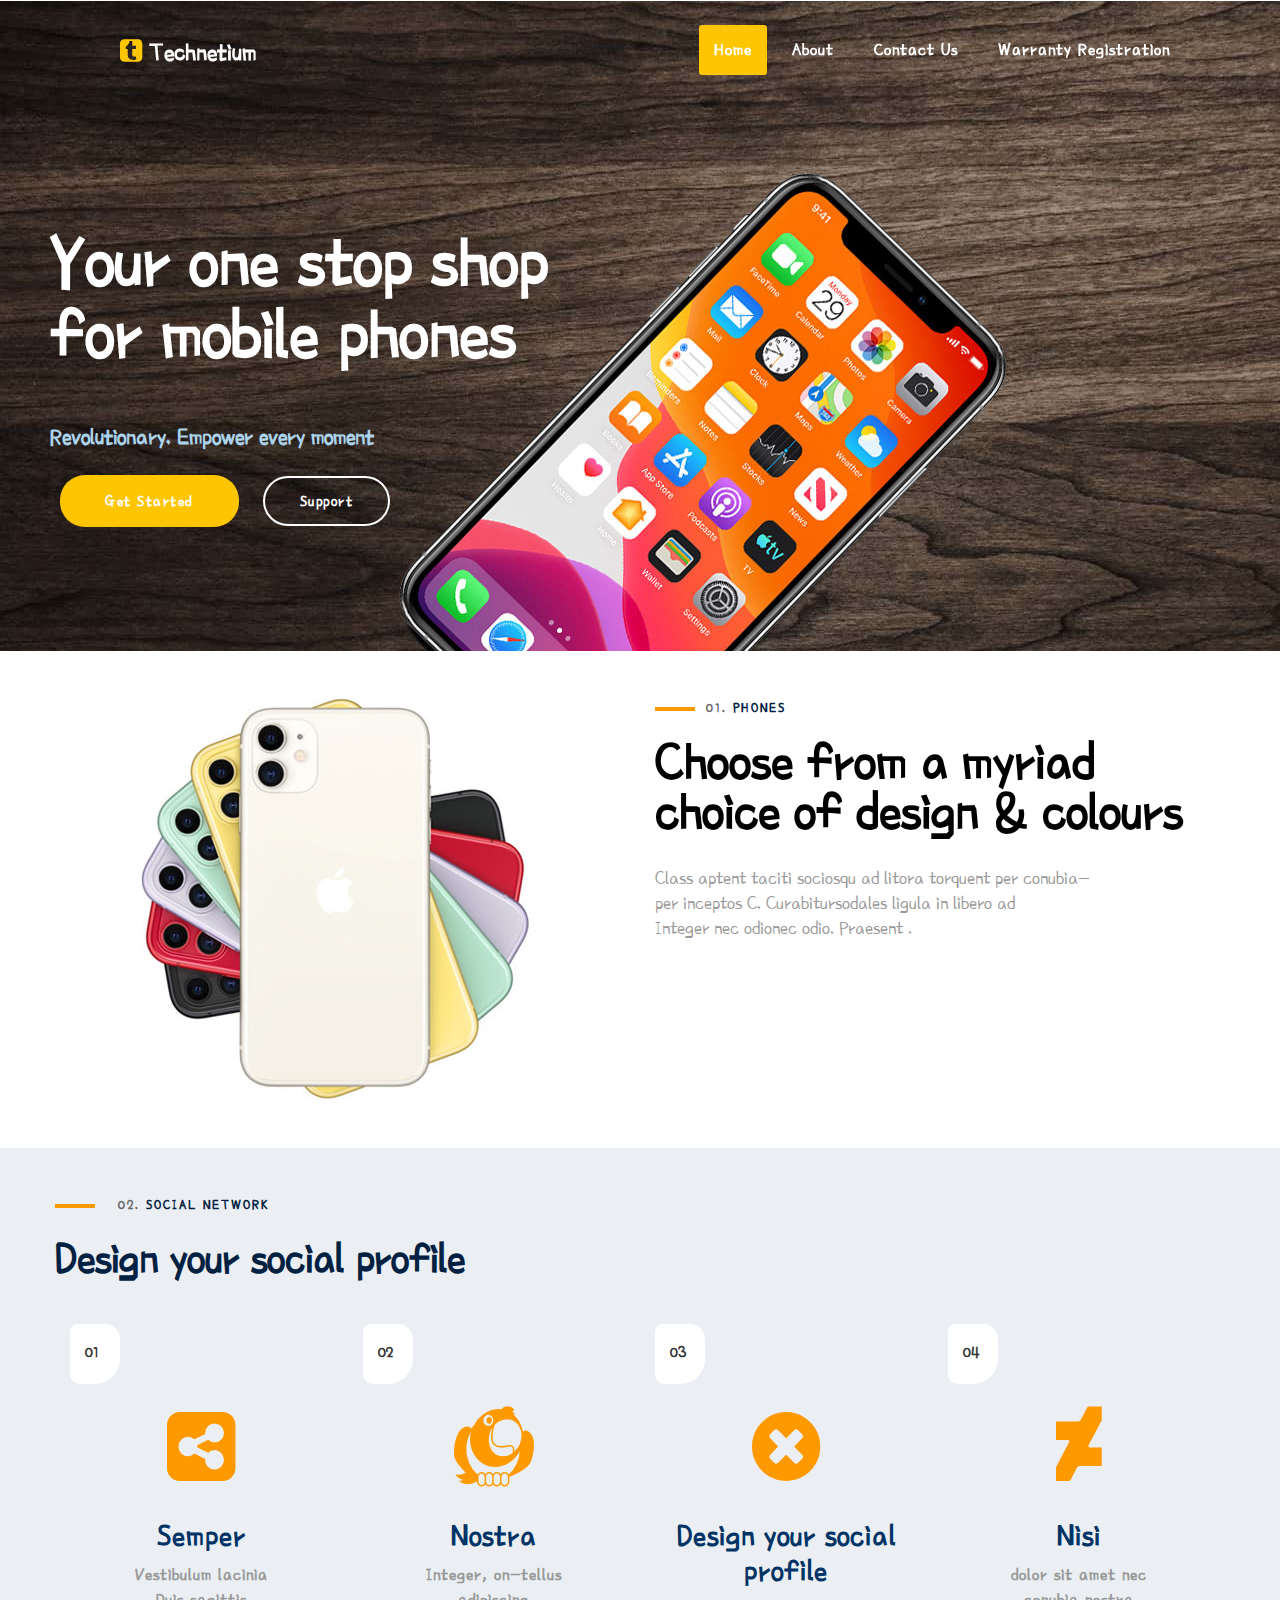
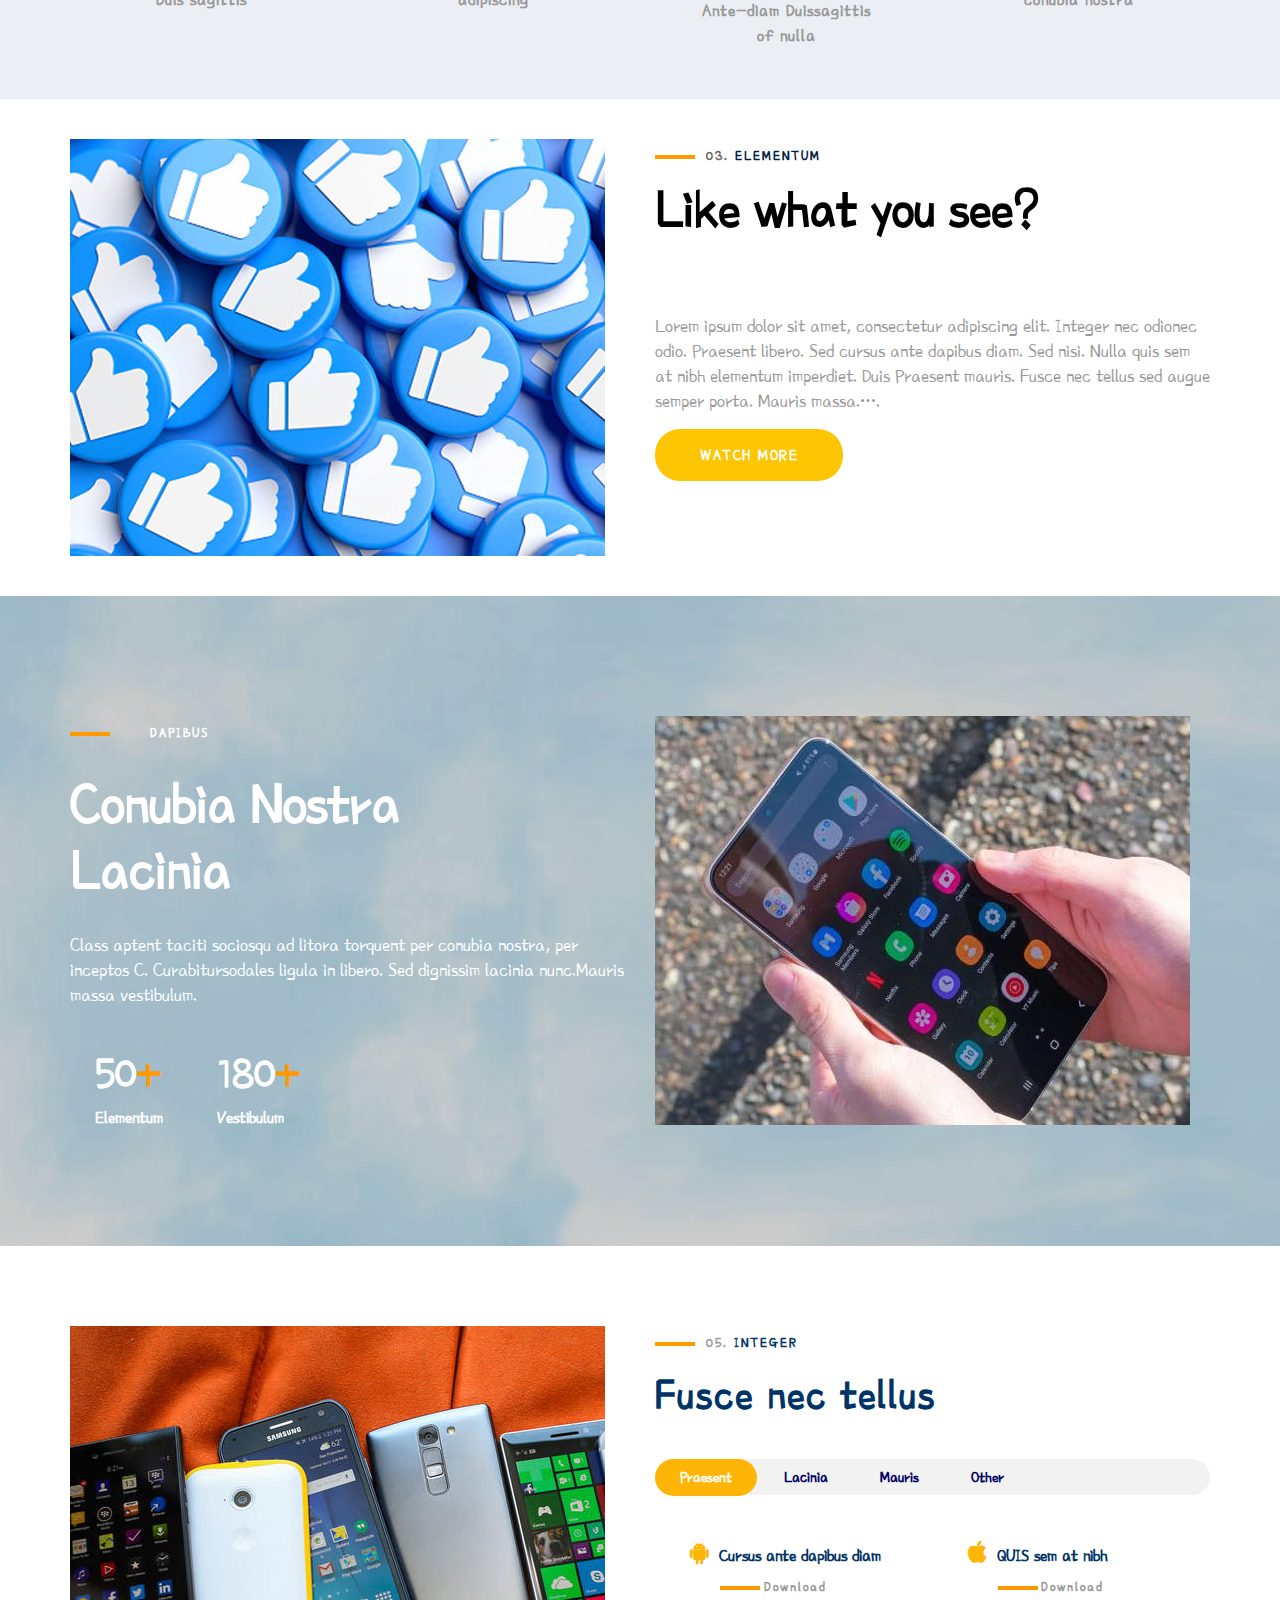
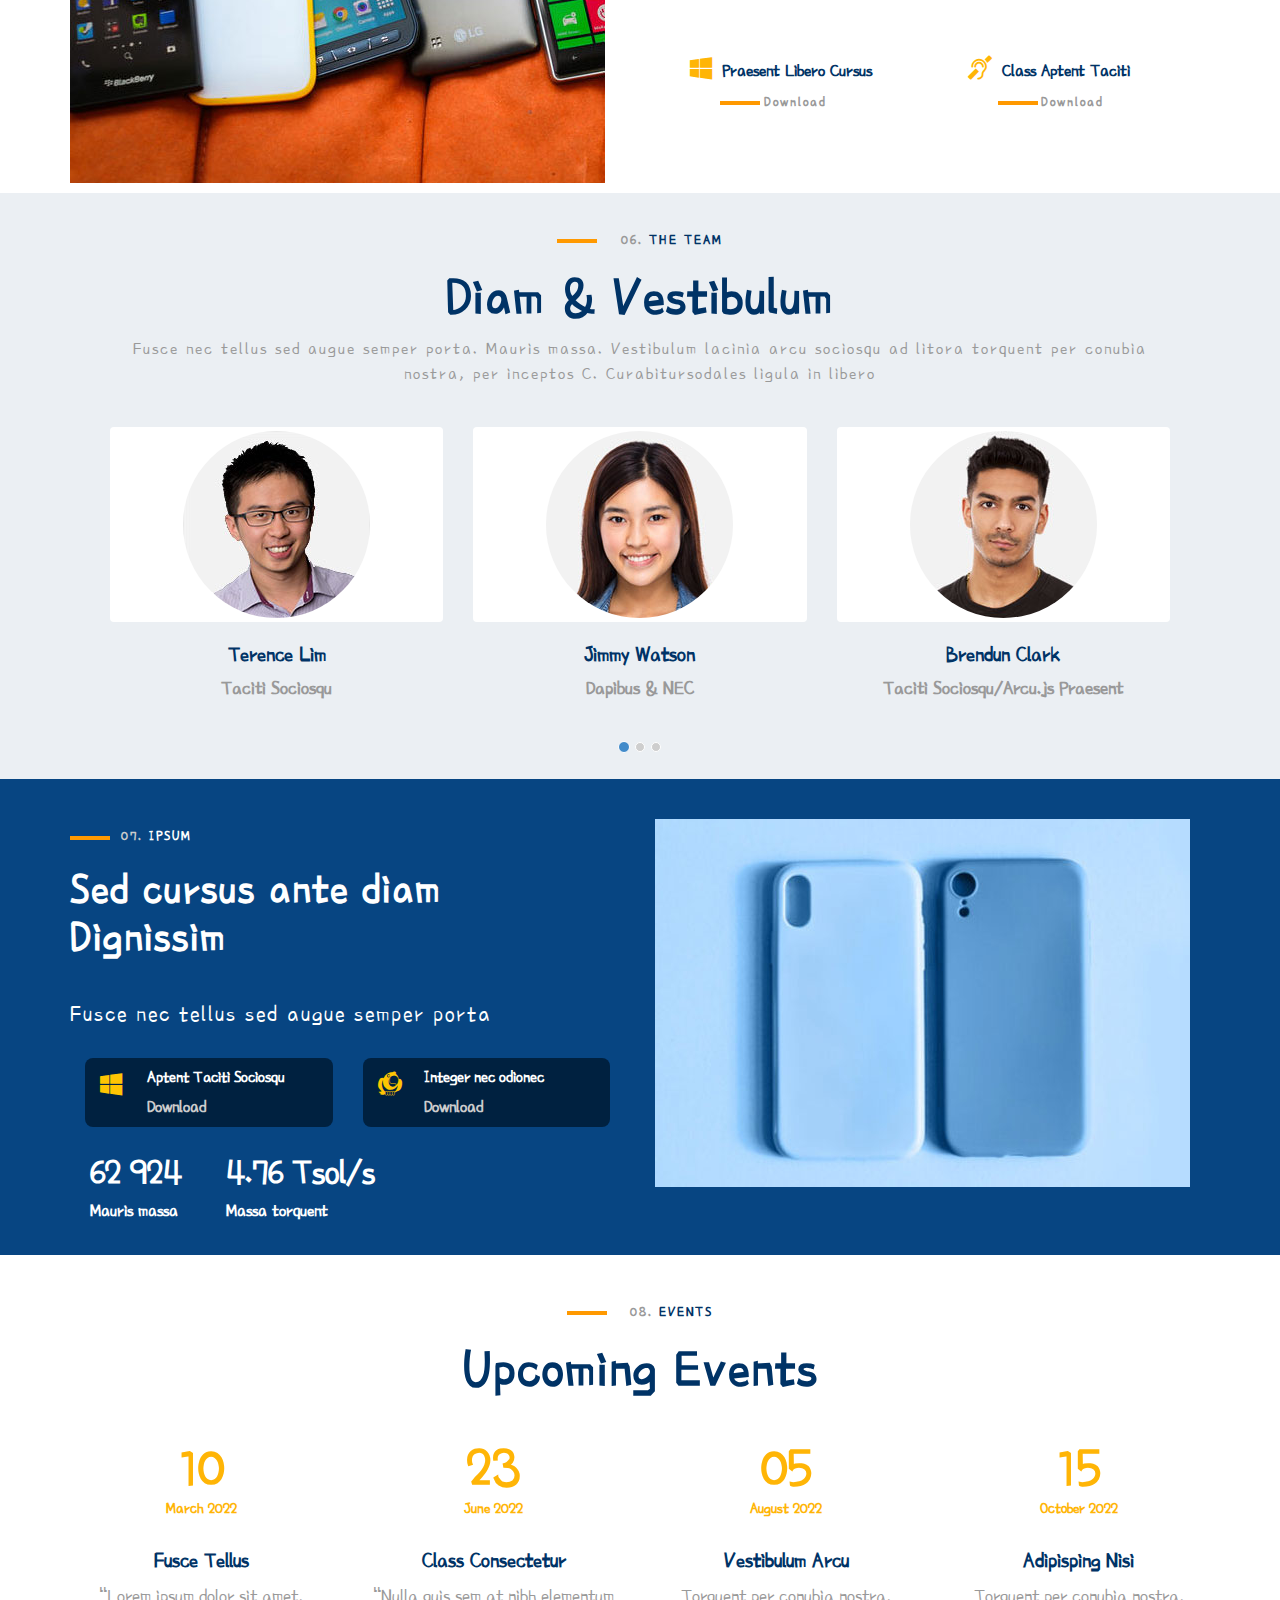
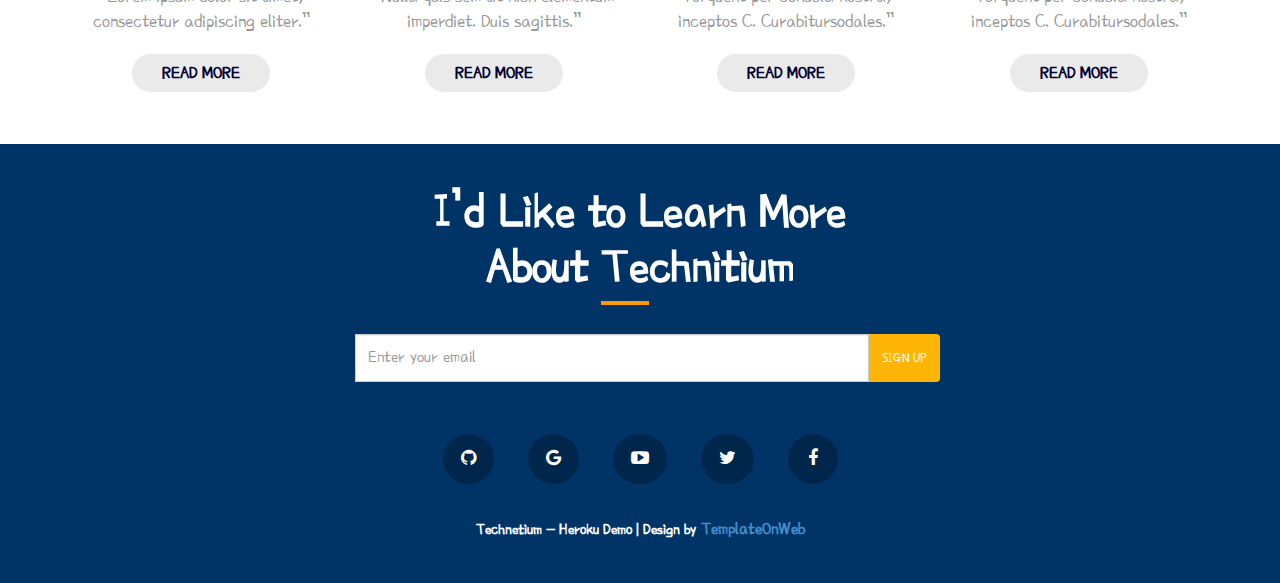
==== commit 9123491e: "added warranty page" ====
--- a/index.html
+++ b/index.html
@@ -7,6 +7,7 @@
     <title>Technetium</title>
     <link href="css/bootstrap.min.css" rel="stylesheet" />
     <link href="css/style.css" rel="stylesheet" />
+    <link rel="icon" type="image/x-icon" href="img/favicon.ico" />
     <link rel="stylesheet" type="text/css" href="css/font-awesome.min.css" />
     <link
       href="https://fonts.googleapis.com/css?family=Poor+Story"
@@ -51,11 +52,9 @@
                 <ul class="nav navbar-nav navbar-right">
                   <li class="active"><a href="index.html">Home</a></li>
                   <li><a href="about.html">About</a></li>
-                  <li><a href="blog.html">Blog</a></li>
-                  <li><a href="detail.html">Detail</a></li>
                   <li><a class="connect" href="contact.html">Contact Us</a></li>
                   <li>
-                    <a class="connect" href="contact.html"
+                    <a class="connect" href="warranty.html"
                       >Warranty Registration</a
                     >
                   </li>
@@ -80,14 +79,14 @@
     <section id="top" class="clearfix">
       <div class="top clearfix">
         <h2>
-          Integer nec elementum<span class="crystal"
-            ><span class="crystal_inner">L</span>itoratorquent
+          Your one stop shop<span class="crystal"
+            ><span class="crystal_inner"></span>for mobile phones
           </span>
         </h2>
-        <h5>Sed cursus ante dapibus diam. Sed nisi nulla</h5>
+        <h5>Revolutionary. Empower every moment</h5>
         <ul>
           <li class="starting_1"><a href="#">Get Started</a></li>
-          <li class="starting_2"><a href="#">Get Augue Porta</a></li>
+          <li class="starting_2"><a href="#">Support</a></li>
         </ul>
       </div>
     </section>
@@ -103,10 +102,10 @@
             </div>
             <div class="col-sm-6 center_1_right clearfix">
               <div class="center_1_right_inner">
-                <h4><span class="wellcome">01.</span> DAPIBUS</h4>
+                <h4><span class="wellcome">01.</span> PHONES</h4>
                 <h2>
-                  Duis sagittis imperdiet<br />
-                  You Can Massa<br />Torquent
+                  Choose from a myriad<br />
+                  choice of design & colours<br />
                 </h2>
                 <h5>
                   Class aptent taciti sociosqu ad litora torquent per
@@ -126,8 +125,8 @@
         <div class="row">
           <div class="center_2 clearfix">
             <div class="center_2_top">
-              <h4><span class="wellcome">02.</span> SOCIOSQU</h4>
-              <h2>Lacinia Sociosqu</h2>
+              <h4><span class="wellcome">02.</span> SOCIAL NETWORK</h4>
+              <h2>Design your social profile</h2>
             </div>
             <div class="center_2_middle">
               <div class="col-sm-3 center_2_middle_left">
@@ -150,7 +149,7 @@
                 <div class="center_2_middle_left_inner">
                   <h5>03</h5>
                   <p><i class="fa fa-times-circle"></i></p>
-                  <h4>Dignissim</h4>
+                  <h4>Design your social profile</h4>
                   <h6>
                     Ante-diam Duissagittis <br />
                     of nulla
@@ -187,9 +186,8 @@
               <div class="center_1_right_inner center_1_right_inner_2">
                 <h4><span class="wellcome">03.</span> ELEMENTUM</h4>
                 <h2>
-                  Dignissim Lacinia<br />
-                  Sociosqu <br />
-                  Torquent
+                  Like what you see?<br />
+                  <br />
                 </h2>
                 <h5>
                   Lorem ipsum dolor sit amet, consectetur adipiscing elit.
@@ -206,76 +204,13 @@
       </div>
     </section>
 
-    <section id="blog_h">
-      <div class="container">
-        <div class="row">
-          <div class="feature_1 text-center clearfix">
-            <div class="col-sm-12">
-              <h3 class="mgt">Recent Blog</h3>
-              <p>
-                Lorem ipsum dolor sit amet, consectetur adipiscing elit Integer
-                nec odionec
-              </p>
-            </div>
-          </div>
-          <div class="blog_1 clearfix">
-            <div class="col-sm-4">
-              <div class="blog_1i clearfix">
-                <a href="#"><img src="img/52.jpg" alt="abc" class="iw" /></a>
-                <div class="blog_1ii clearfix">
-                  <h4 class="mgt"><a href="#">Cras Ultricies Ligula Sed</a></h4>
-                  <p>
-                    At vero eos et accusam et justo duo dolores et ea rebum.
-                    Lorem ipsum dolor sit ametLorem ipsum dolor sit amet,sed
-                    diam nonumy.
-                  </p>
-                  <h6><i class="fa fa-calendar"></i> 18.11.2019</h6>
-                  <h5><a class="button_1" href="#">Read More</a></h5>
-                </div>
-              </div>
-            </div>
-            <div class="col-sm-4">
-              <div class="blog_1i clearfix">
-                <a href="#"><img src="img/53.jpg" alt="abc" class="iw" /></a>
-                <div class="blog_1ii clearfix">
-                  <h4 class="mgt"><a href="#">Magna Porta Auris</a></h4>
-                  <p>
-                    At vero eos et accusam et justo duo dolores et ea rebum.
-                    Lorem ipsum dolor sit ametLorem ipsum dolor sit amet,sed
-                    diam nonumy.
-                  </p>
-                  <h6><i class="fa fa-calendar"></i> 18.11.2019</h6>
-                  <h5><a class="button_1" href="#">Read More</a></h5>
-                </div>
-              </div>
-            </div>
-            <div class="col-sm-4">
-              <div class="blog_1i clearfix">
-                <a href="#"><img src="img/54.jpg" alt="abc" class="iw" /></a>
-                <div class="blog_1ii clearfix">
-                  <h4 class="mgt"><a href="#">Cras Ultricies Ligula Sed</a></h4>
-                  <p>
-                    At vero eos et accusam et justo duo dolores et ea rebum.
-                    Lorem ipsum dolor sit ametLorem ipsum dolor sit amet,sed
-                    diam nonumy.
-                  </p>
-                  <h6><i class="fa fa-calendar"></i> 18.11.2019</h6>
-                  <h5><a class="button_1" href="#">Read More</a></h5>
-                </div>
-              </div>
-            </div>
-          </div>
-        </div>
-      </div>
-    </section>
-
     <section id="center_4" class="clearfix">
       <div class="container">
         <div class="row">
           <div class="center_4 clearfix">
             <div class="col-sm-6 center_4_left clearfix">
               <div class="center_4_left_inner">
-                <h4><span class="wellcome">05.</span> DAPIBUS</h4>
+                <h4><span class="wellcome">04.</span> DAPIBUS</h4>
                 <h2>
                   Conubia Nostra <br />
                   Lacinia
@@ -317,12 +252,12 @@
           <div class="center_5 clearfix">
             <div class="col-sm-6 center_5_left clearfix">
               <div class="center_5_left_innr">
-                <p><img src="img/6.png" /></p>
+                <p><img src="img/6.jpg" /></p>
               </div>
             </div>
             <div class="col-sm-6 center_5_left clearfix">
               <div class="center_5_left_inner">
-                <h4><span class="wellcome">06.</span> INTEGER</h4>
+                <h4><span class="wellcome">05.</span> INTEGER</h4>
                 <h1>Fusce nec tellus</h1>
                 <div class="middle_1_para clearfix">
                   <ul class="nav nav-tabs">
@@ -571,7 +506,7 @@
         <div class="row">
           <div class="center_6_top clearfix">
             <div class="center_6_top_inner">
-              <h4><span class="wellcome">07.</span> DIAM</h4>
+              <h4><span class="wellcome">06.</span> THE TEAM</h4>
               <h2>Diam & Vestibulum</h2>
               <p>
                 Fusce nec tellus sed augue semper porta. Mauris massa.
@@ -608,7 +543,7 @@
                                 style="max-width: 100%"
                             /></a>
                           </p>
-                          <h4><a href="#">Mark Wilson</a></h4>
+                          <h4><a href="#">Terence Lim</a></h4>
                           <h5>Taciti Sociosqu</h5>
                         </div>
                         <div
@@ -778,7 +713,7 @@
           <div class="center_7_middle clearfix">
             <div class="col-sm-6 center_7_middle_left clearfix">
               <div class="center_7_middle_left_inner">
-                <h4><span class="wellcome">08.</span> IPSUM</h4>
+                <h4><span class="wellcome">07.</span> IPSUM</h4>
                 <h2>Sed cursus ante diam <br />Dignissim</h2>
                 <h3>Fusce nec tellus sed augue semper porta</h3>
               </div>
@@ -847,13 +782,13 @@
       <div class="container">
         <div class="row">
           <div class="center_8 clearfix">
-            <h4><span class="wellcome">09.</span> SEMPER</h4>
-            <h2>Upcoming Semper</h2>
+            <h4><span class="wellcome">08.</span> EVENTS</h4>
+            <h2>Upcoming Events</h2>
           </div>
           <div class="center_8_middle clearfix">
             <div class="col-sm-3 center_8_middle_left clearfix">
               <div class="center_8_middle_left_inner">
-                <h1>10<span class="tempering">March 2017</span></h1>
+                <h1>10<span class="tempering">March 2022</span></h1>
                 <h3><a href="#">Fusce Tellus</a></h3>
                 <p>
                   “Lorem ipsum dolor sit amet, consectetur adipiscing eliter.”
@@ -863,7 +798,7 @@
             </div>
             <div class="col-sm-3 center_8_middle_left clearfix">
               <div class="center_8_middle_left_inner">
-                <h1>23<span class="tempering">June 2017</span></h1>
+                <h1>23<span class="tempering">June 2022</span></h1>
                 <h3><a href="#">Class Consectetur</a></h3>
                 <p>
                   “Nulla quis sem at nibh elementum imperdiet. Duis sagittis.”
@@ -873,7 +808,7 @@
             </div>
             <div class="col-sm-3 center_8_middle_left clearfix">
               <div class="center_8_middle_left_inner">
-                <h1>05<span class="tempering">August 2018</span></h1>
+                <h1>05<span class="tempering">August 2022</span></h1>
                 <h3><a href="#">Vestibulum Arcu</a></h3>
                 <p>
                   Torquent per conubia nostra, inceptos C. Curabitursodales.”
@@ -883,50 +818,12 @@
             </div>
             <div class="col-sm-3 center_8_middle_left clearfix">
               <div class="center_8_middle_left_inner">
-                <h1>15<span class="tempering">October 2018</span></h1>
+                <h1>15<span class="tempering">October 2022</span></h1>
                 <h3><a href="#">Adipisping Nisi</a></h3>
                 <p>
                   Torquent per conubia nostra, inceptos C. Curabitursodales.”
                 </p>
                 <h4><a href="#">READ MORE</a></h4>
-              </div>
-            </div>
-          </div>
-        </div>
-      </div>
-    </section>
-
-    <section id="center_9" class="clearfix">
-      <div class="container">
-        <div class="row">
-          <div class="center_9 clearfix">
-            <h4><span class="wellcome">09.</span> LITORA</h4>
-            <h2>Litora to Mauris <br />Vestibulum</h2>
-            <h3>
-              Sed cursus ante dapibus diam. Sed nisi. Nulla quis at nibh
-              elementum <br />by duis sagittis ipsum
-            </h3>
-          </div>
-          <div class="center_9_middle clearfix">
-            <div class="col-sm-4 center_9_middle_left clearfix">
-              <div class="center_9_middle_left_inner">
-                <p>
-                  <a href="#"><img src="img/48.jpg" /></a>
-                </p>
-              </div>
-            </div>
-            <div class="col-sm-4 center_9_middle_right clearfix">
-              <div class="center_9_middle_left_inner">
-                <p>
-                  <a href="#"><img src="img/49.jpg" /></a>
-                </p>
-              </div>
-            </div>
-            <div class="col-sm-4 center_9_middle_left clearfix">
-              <div class="center_9_middle_left_inner">
-                <p>
-                  <a href="#"><img src="img/14.jpg" /></a>
-                </p>
               </div>
             </div>
           </div>
@@ -956,7 +853,9 @@
             </div>
             <ul>
               <li>
-                <a href="#"><i class="fa fa-github"></i></a>
+                <a href="https://github.com/terlim-sfdc/technetium"
+                  ><i class="fa fa-github"></i
+                ></a>
               </li>
               <li>
                 <a href="#"><i class="fa fa-google"></i></a>
@@ -972,7 +871,7 @@
               </li>
             </ul>
             <p class="website">
-              © 2013 Your Website Name. All rights reserved | Design by<a
+              Technetium - Heroku Demo | Design by<a
                 href="http://www.templateonweb.com"
               >
                 TemplateOnWeb</a
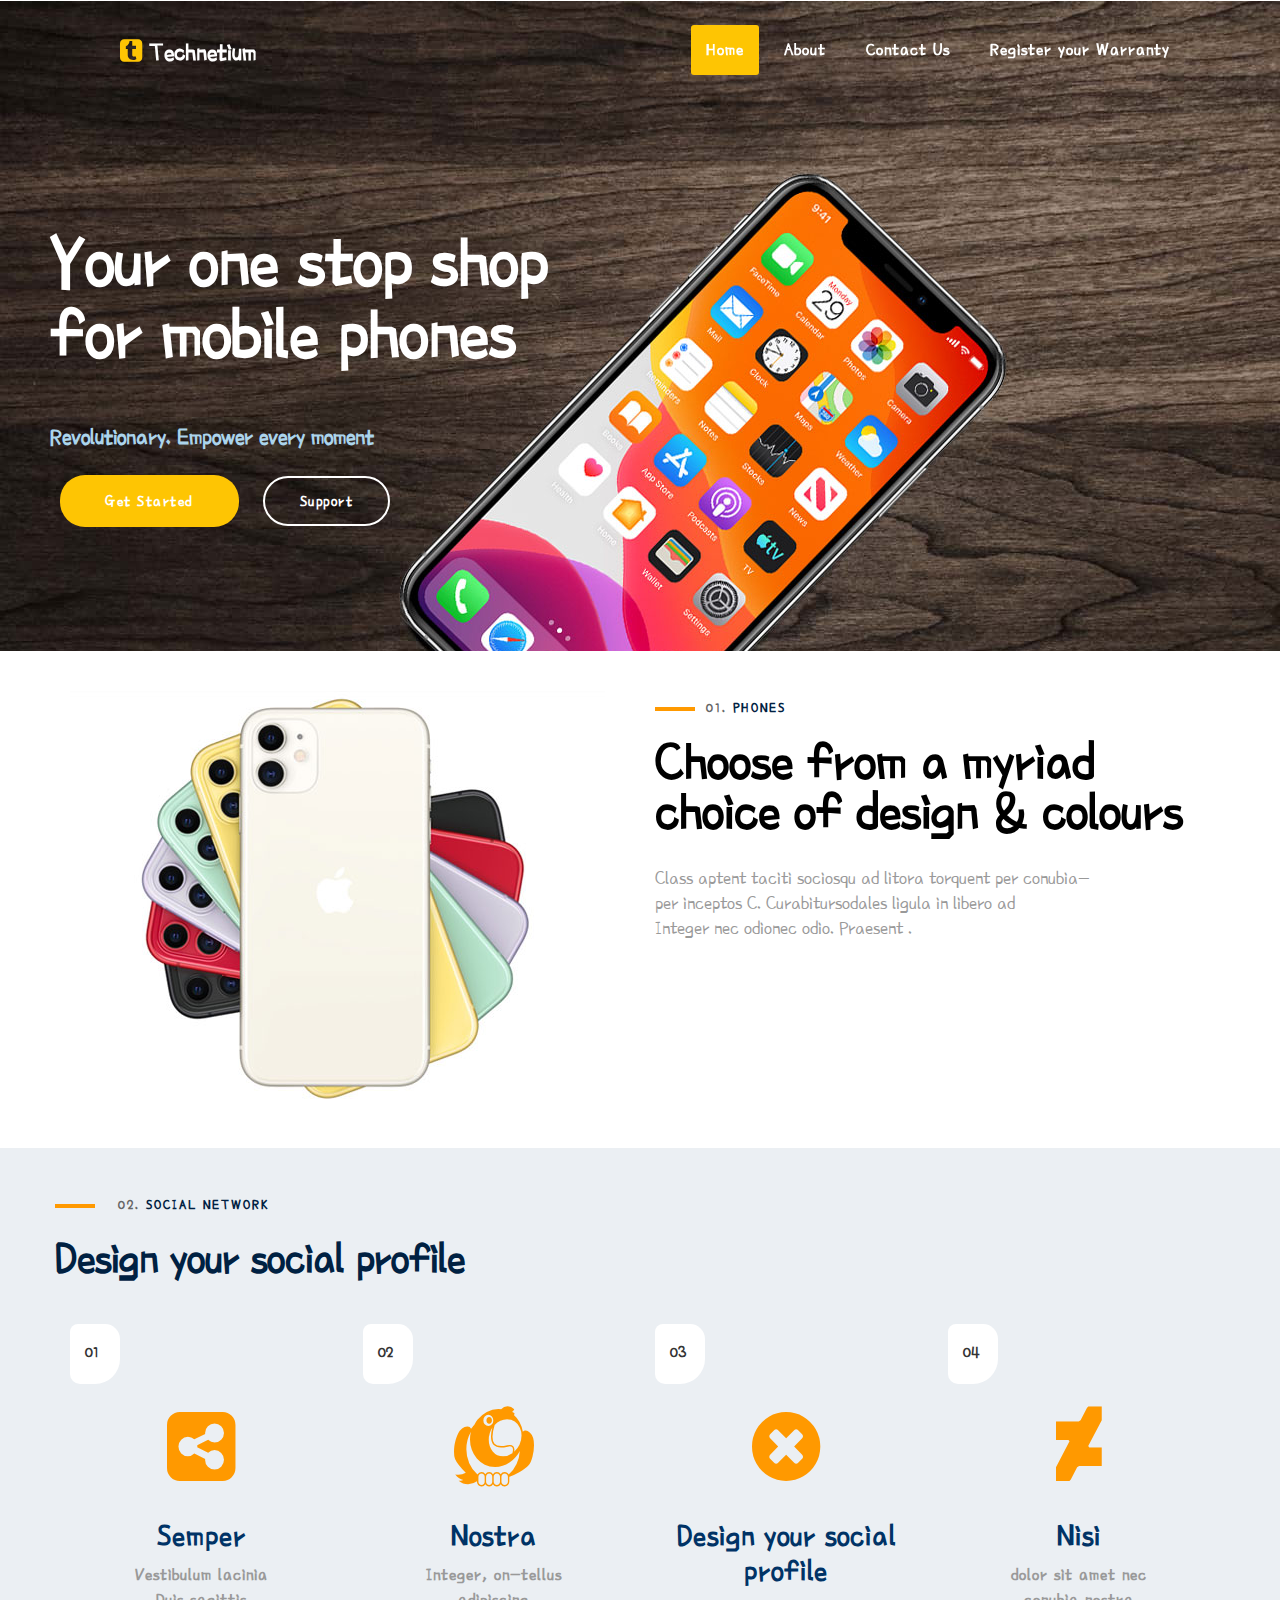
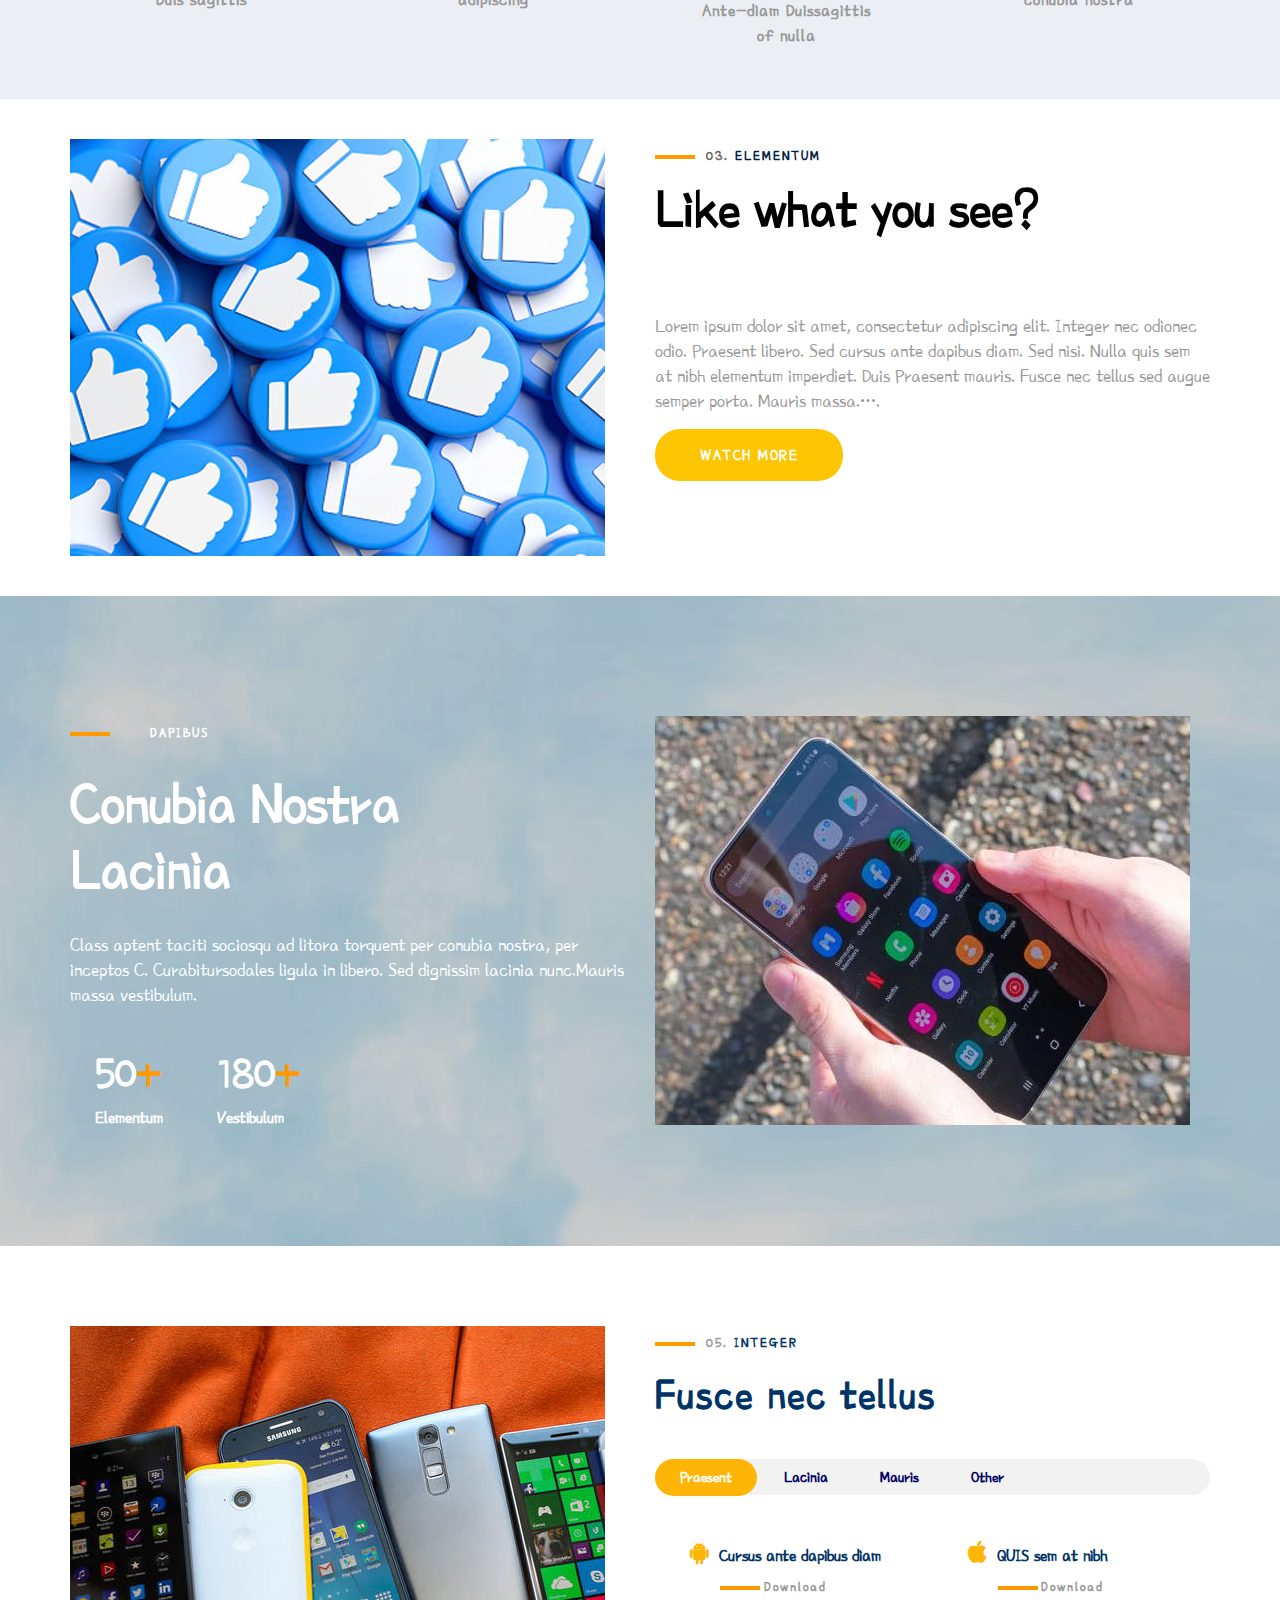
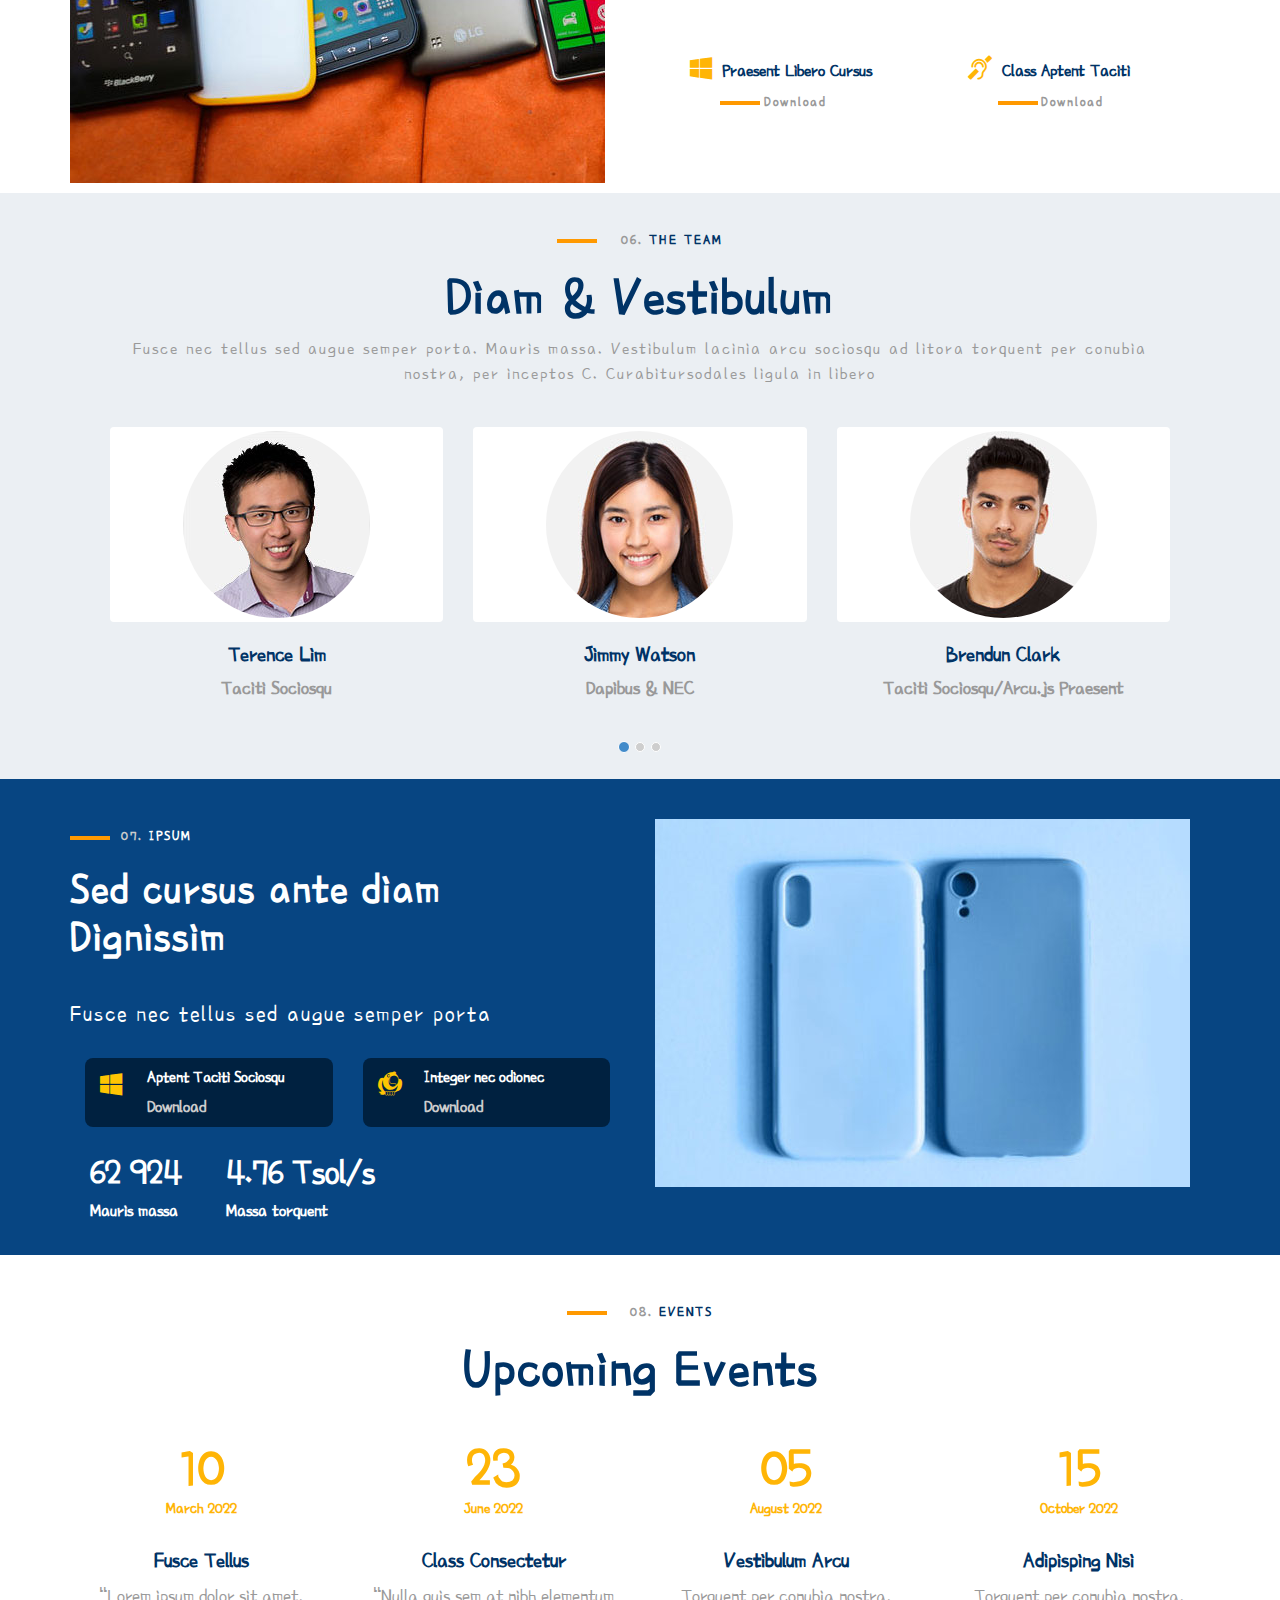
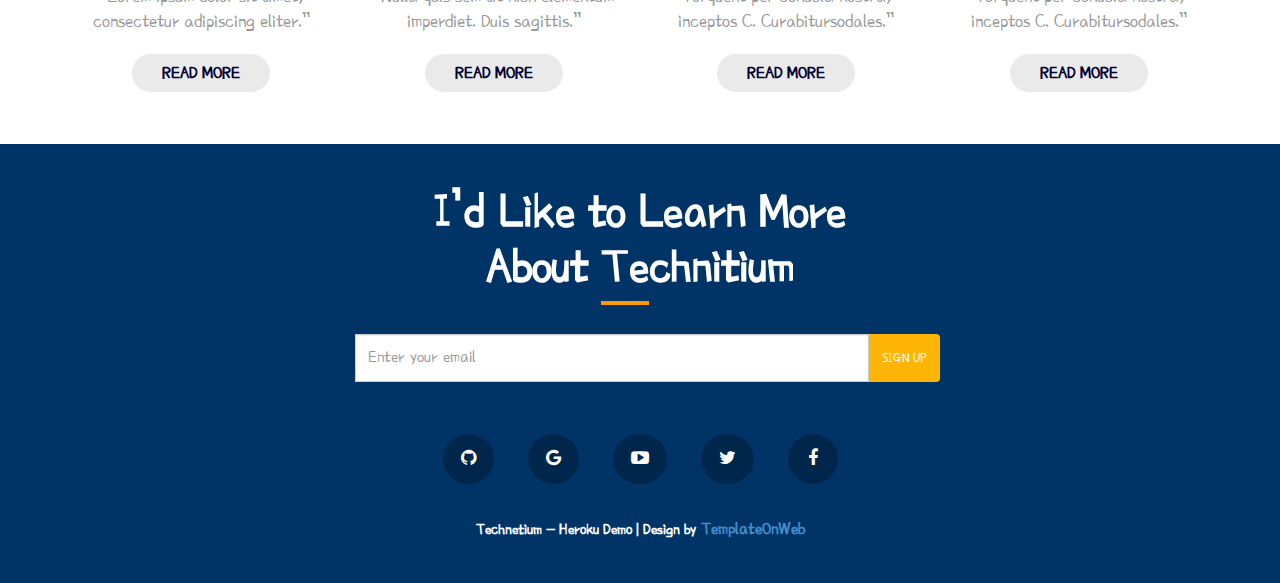
==== commit 6fee2d53: "Update index.html" ====
--- a/index.html
+++ b/index.html
@@ -55,7 +55,7 @@
                   <li><a class="connect" href="contact.html">Contact Us</a></li>
                   <li>
                     <a class="connect" href="warranty.html"
-                      >Warranty Registration</a
+                      >Register your Warranty</a
                     >
                   </li>
                   <!-- <li class="dropdown">
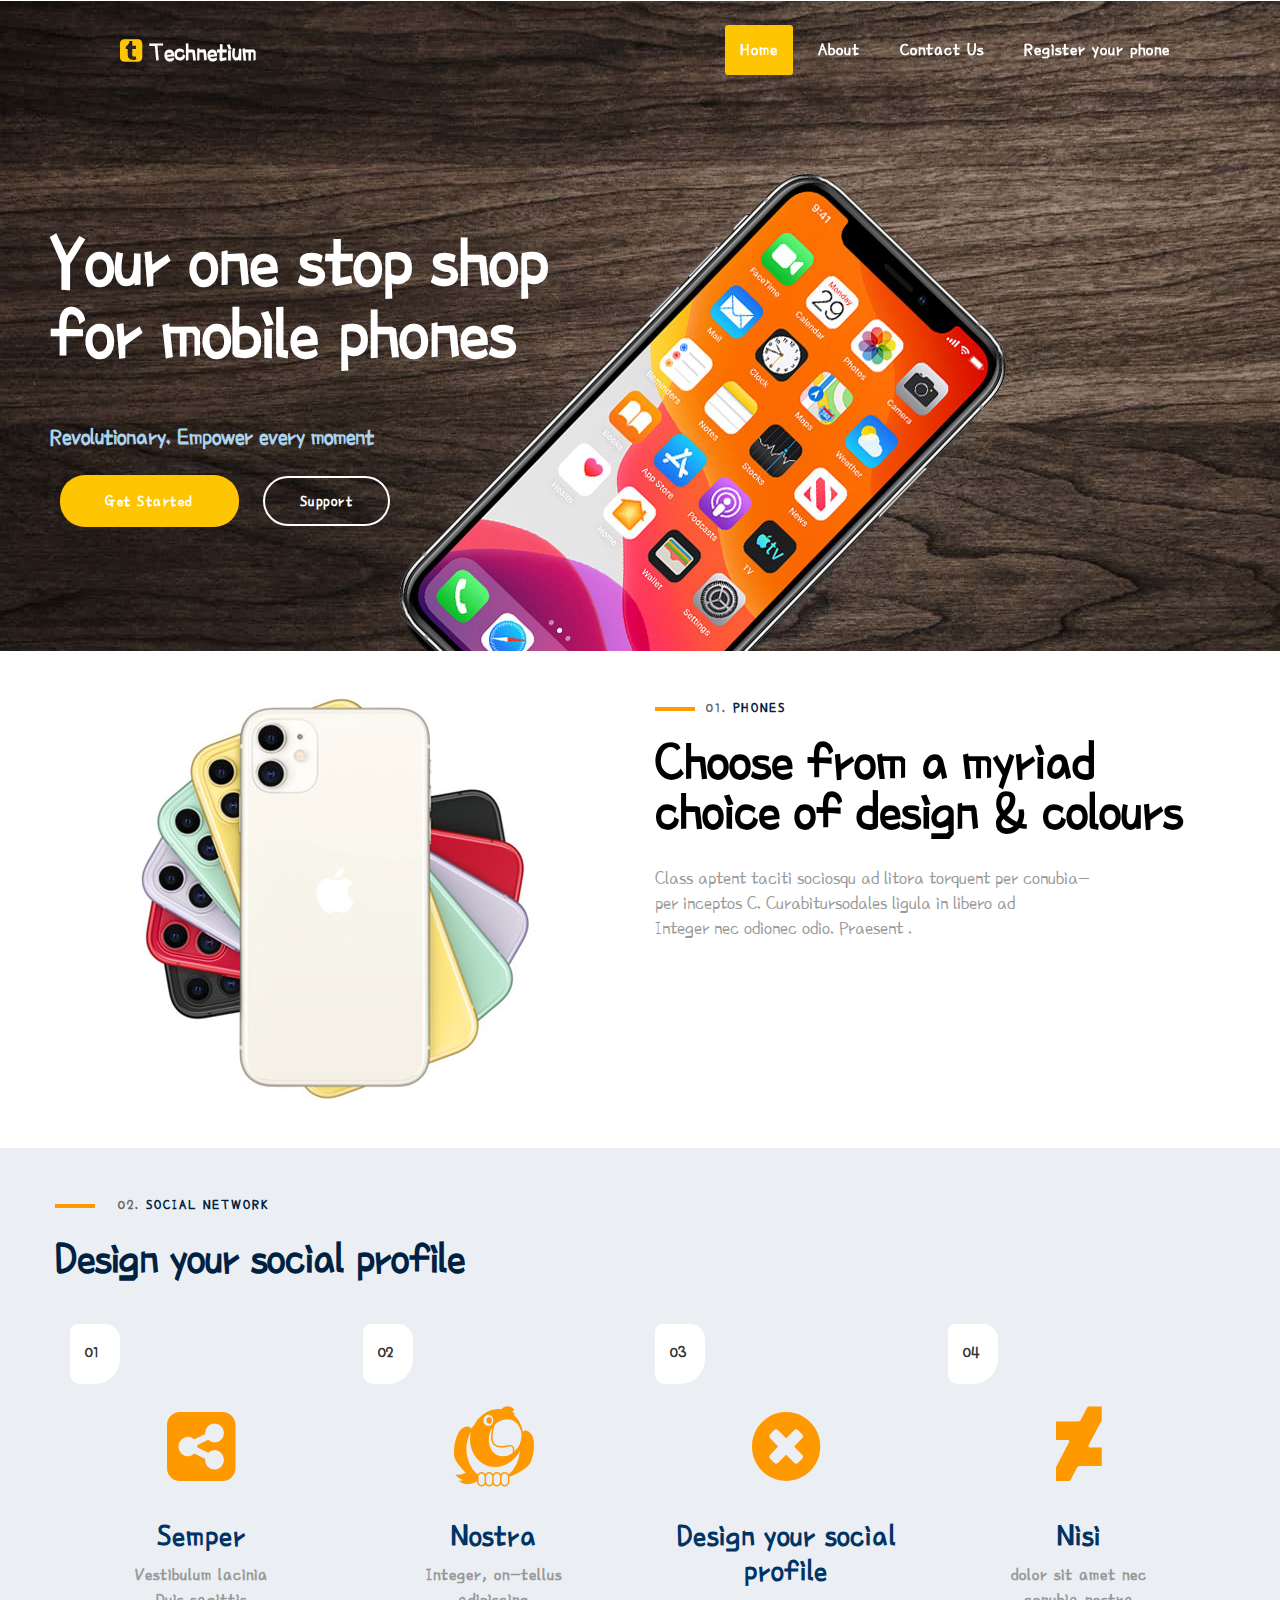
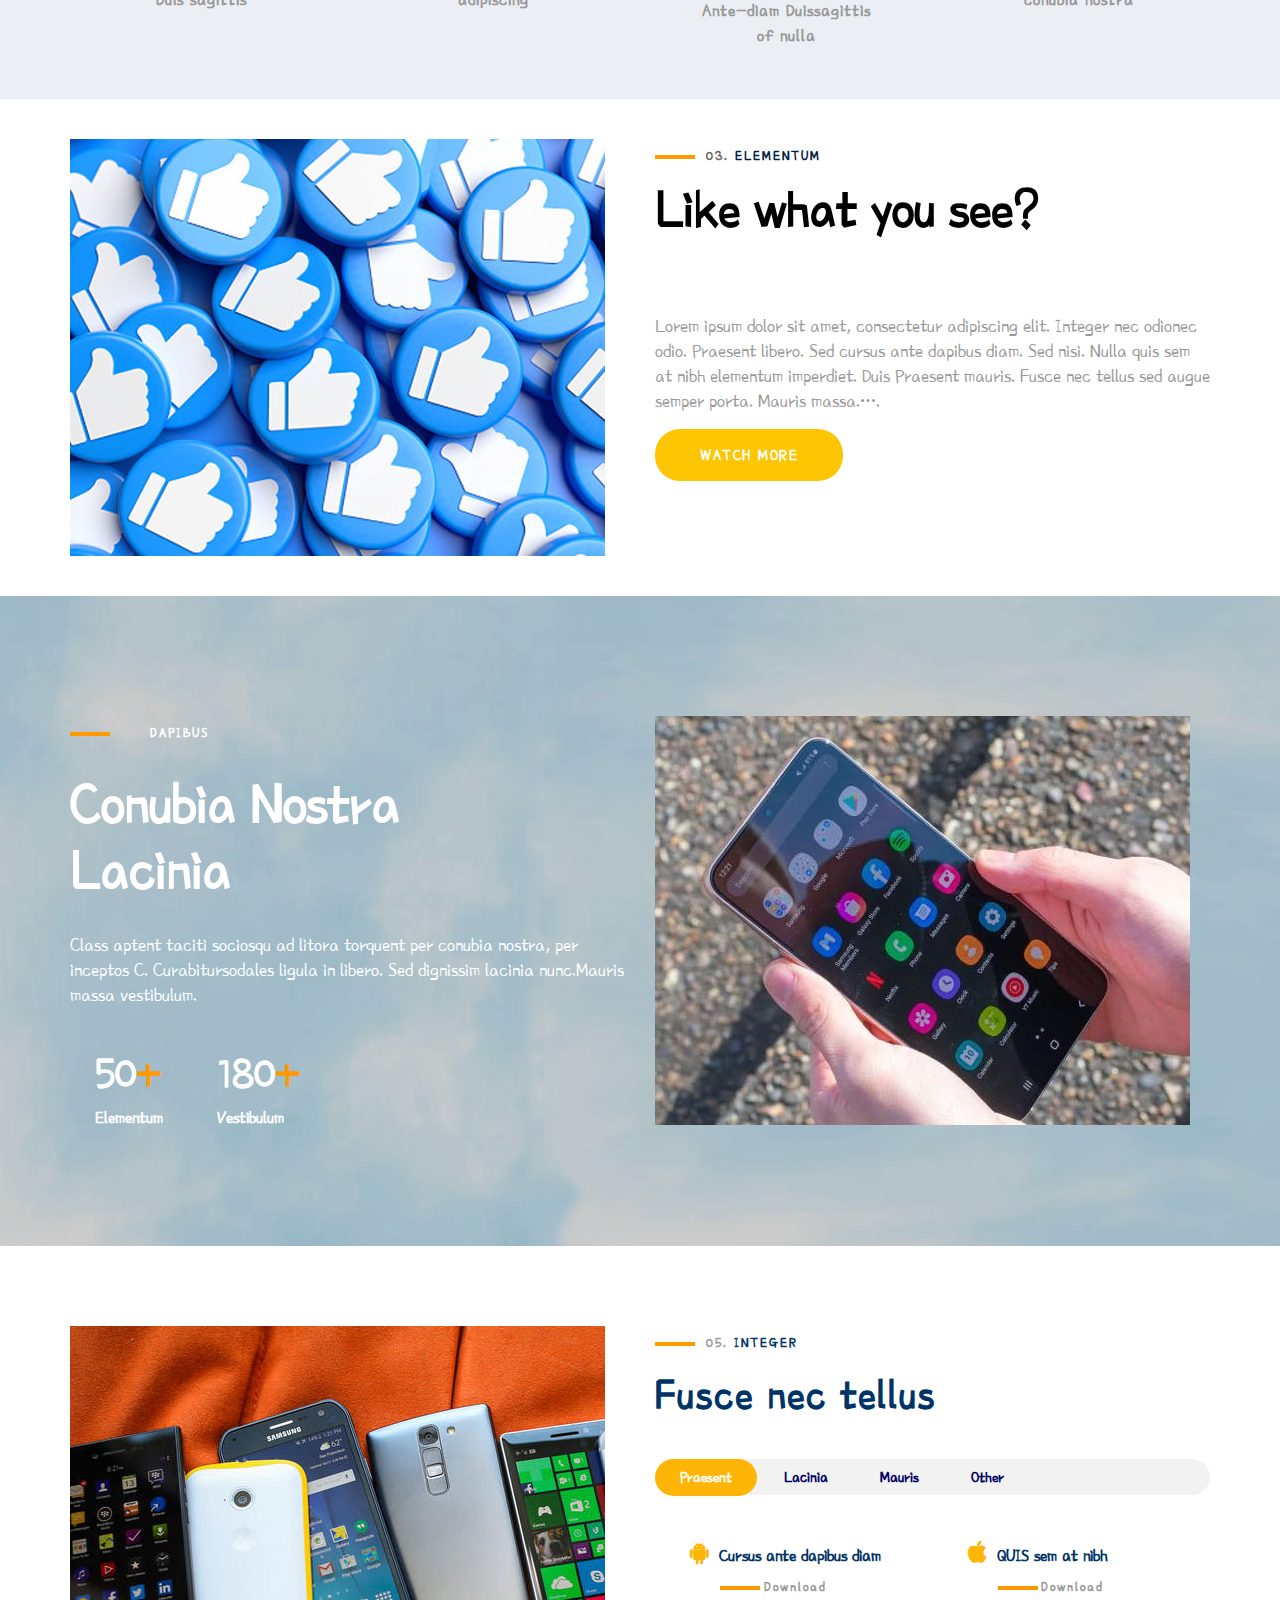
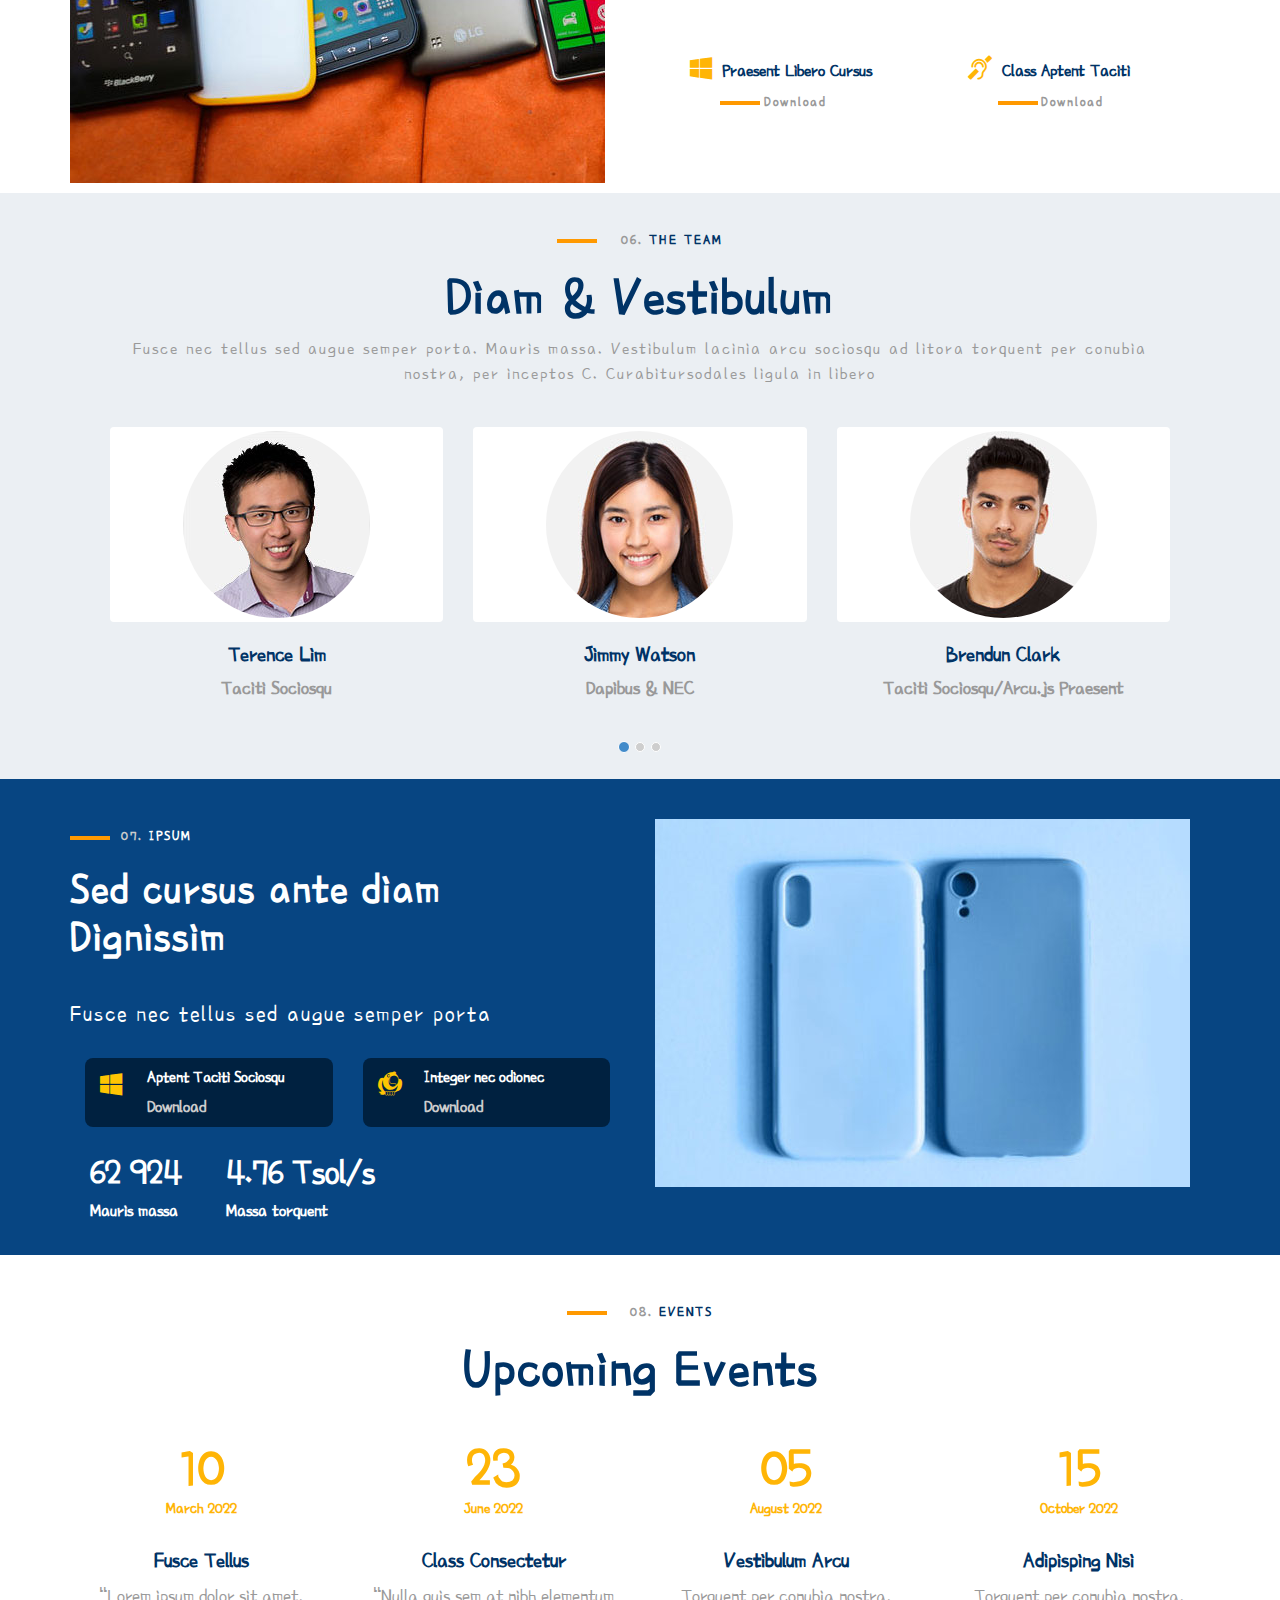
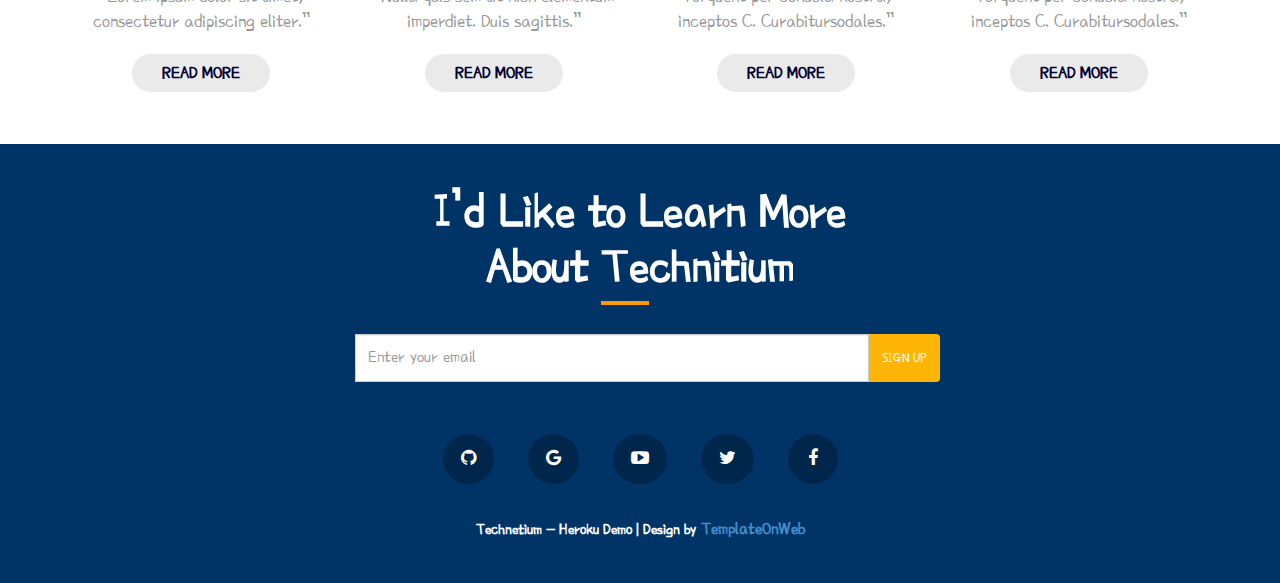
==== commit d8a6ac71: "Update index.html" ====
--- a/index.html
+++ b/index.html
@@ -55,7 +55,7 @@
                   <li><a class="connect" href="contact.html">Contact Us</a></li>
                   <li>
                     <a class="connect" href="warranty.html"
-                      >Register your Warranty</a
+                      >Register your phone</a
                     >
                   </li>
                   <!-- <li class="dropdown">
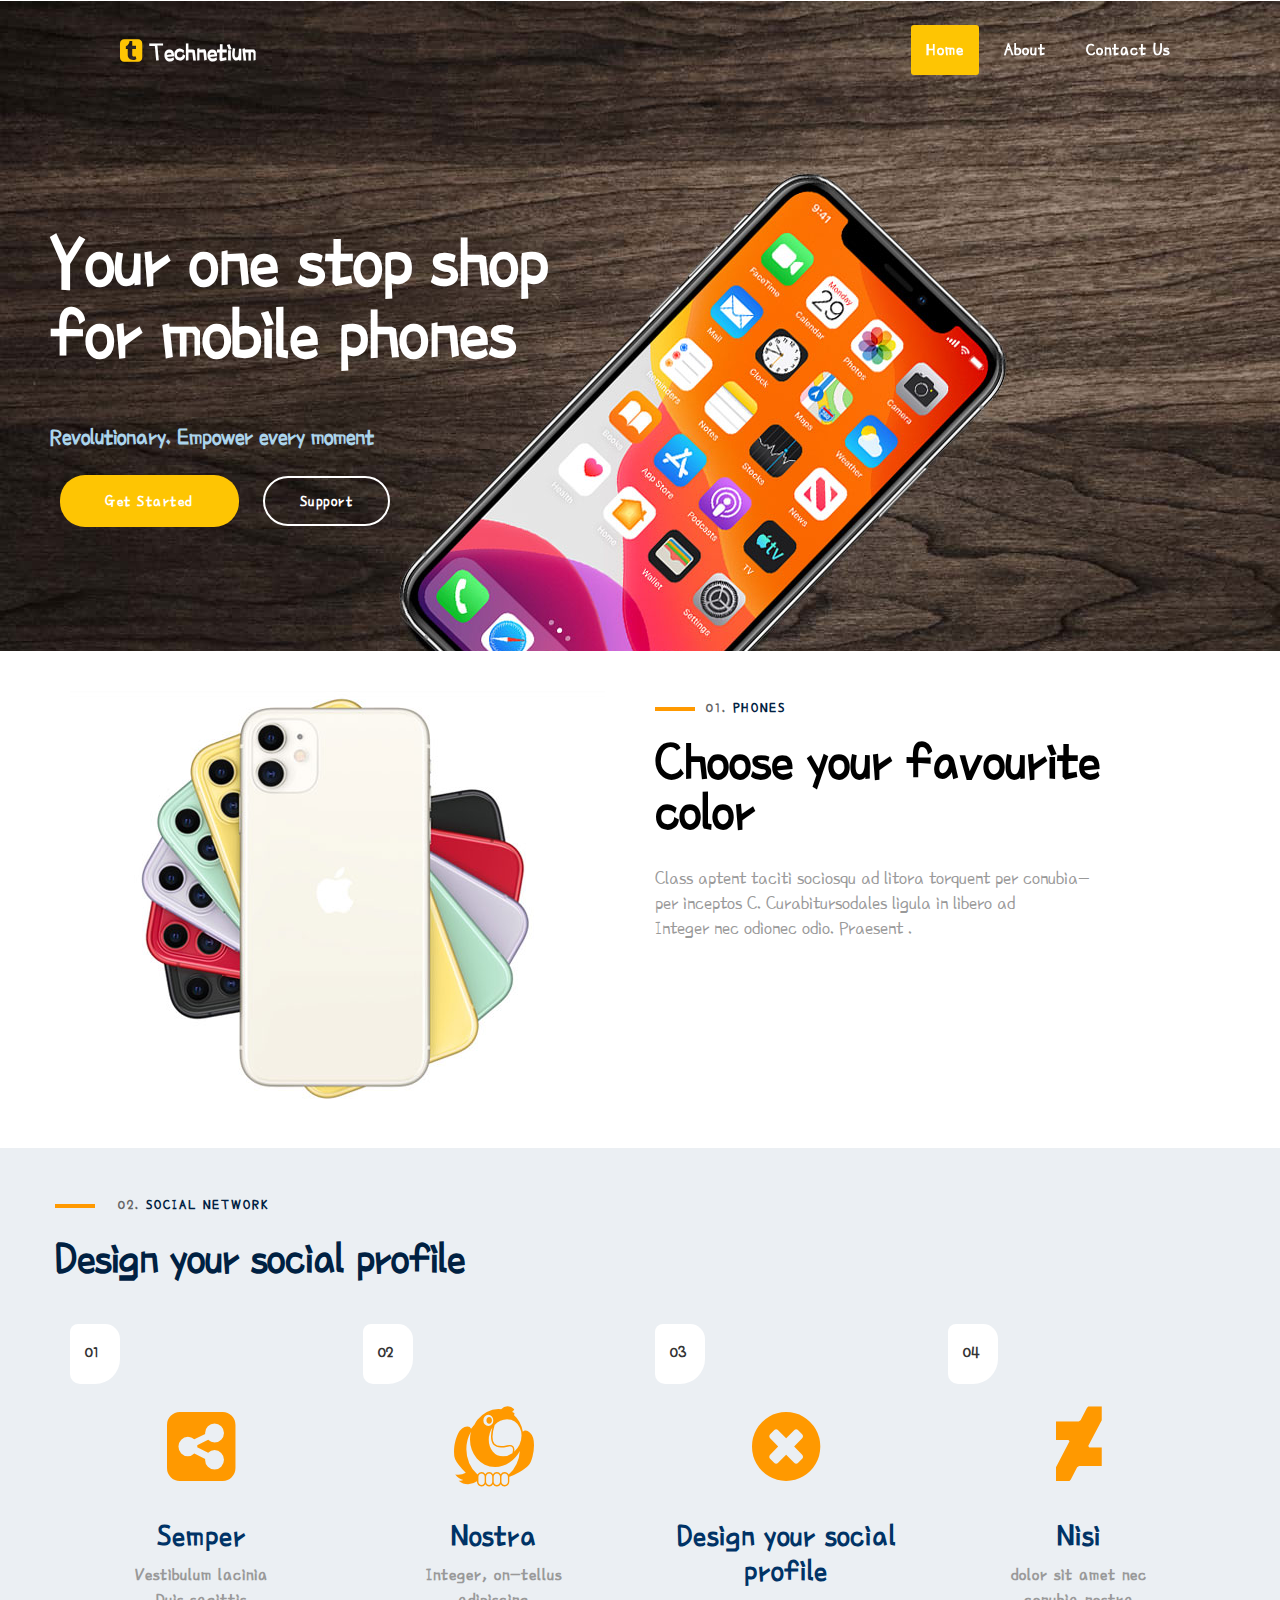
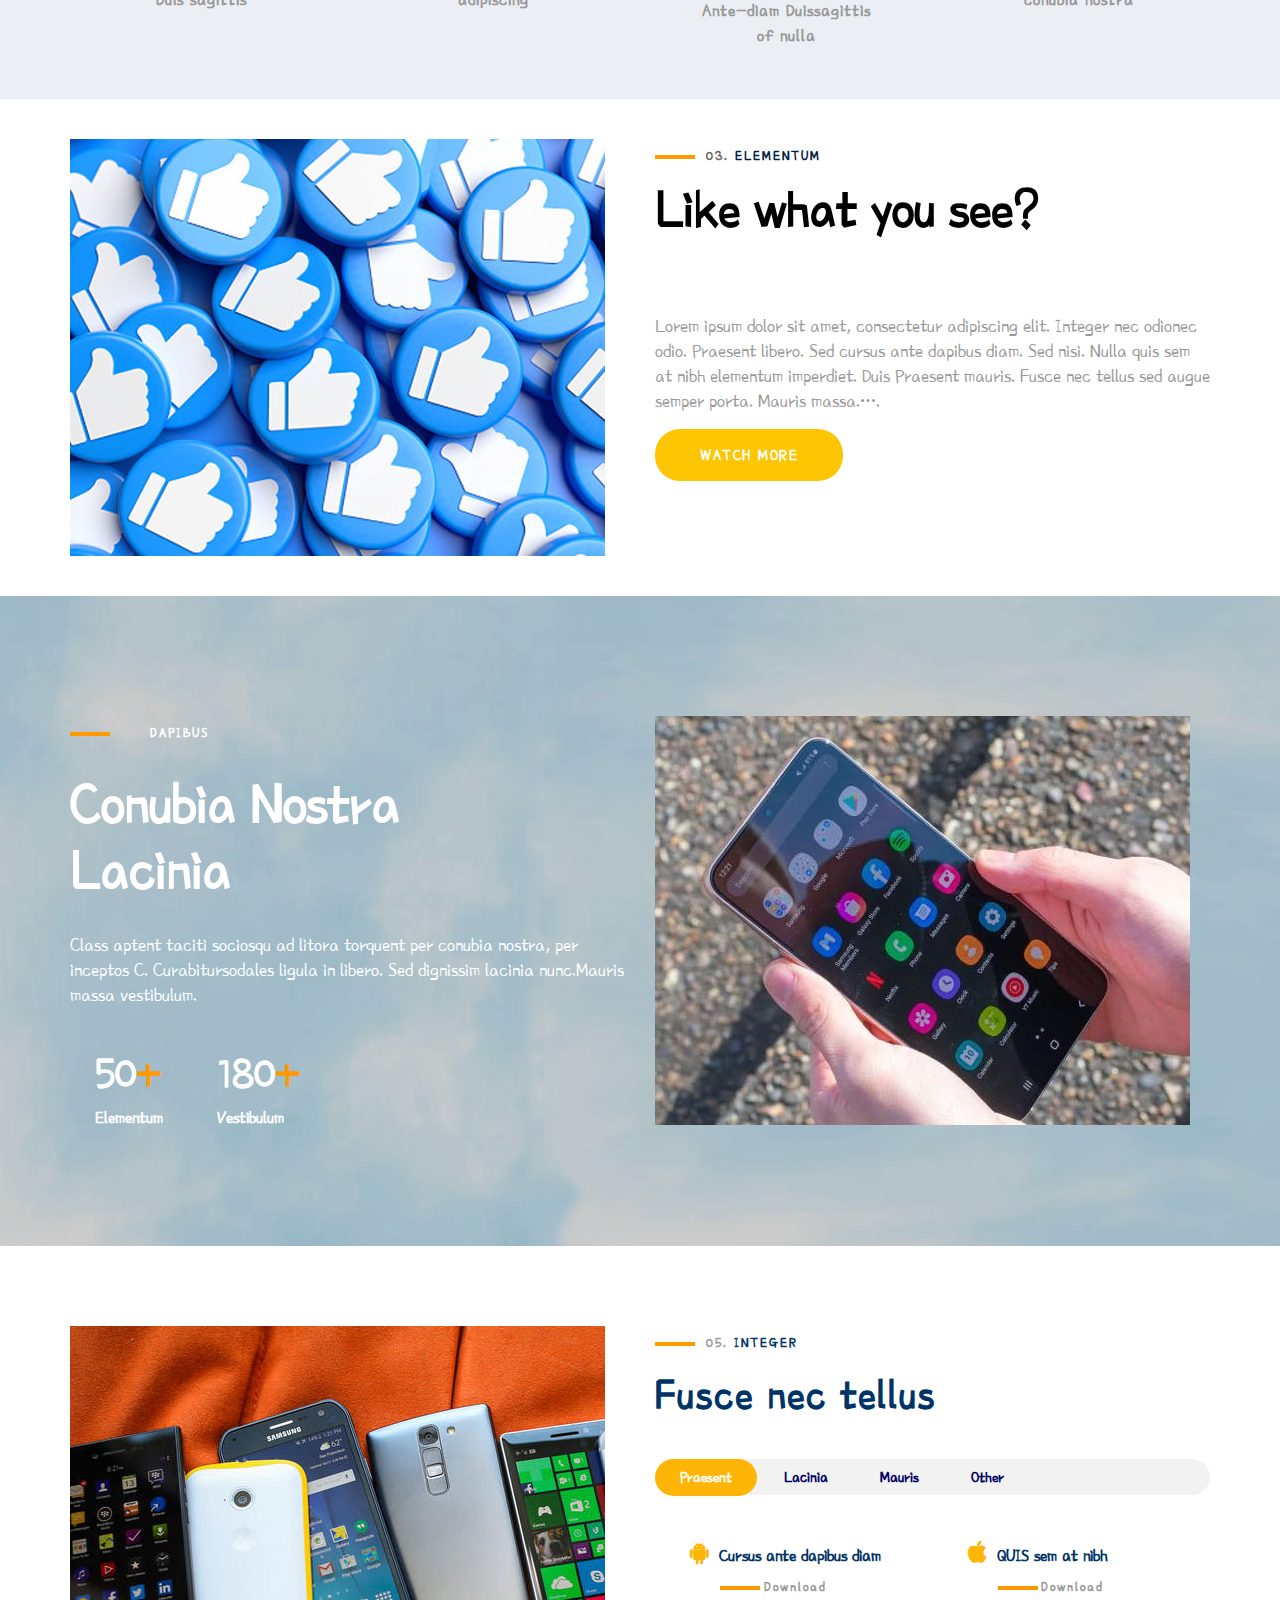
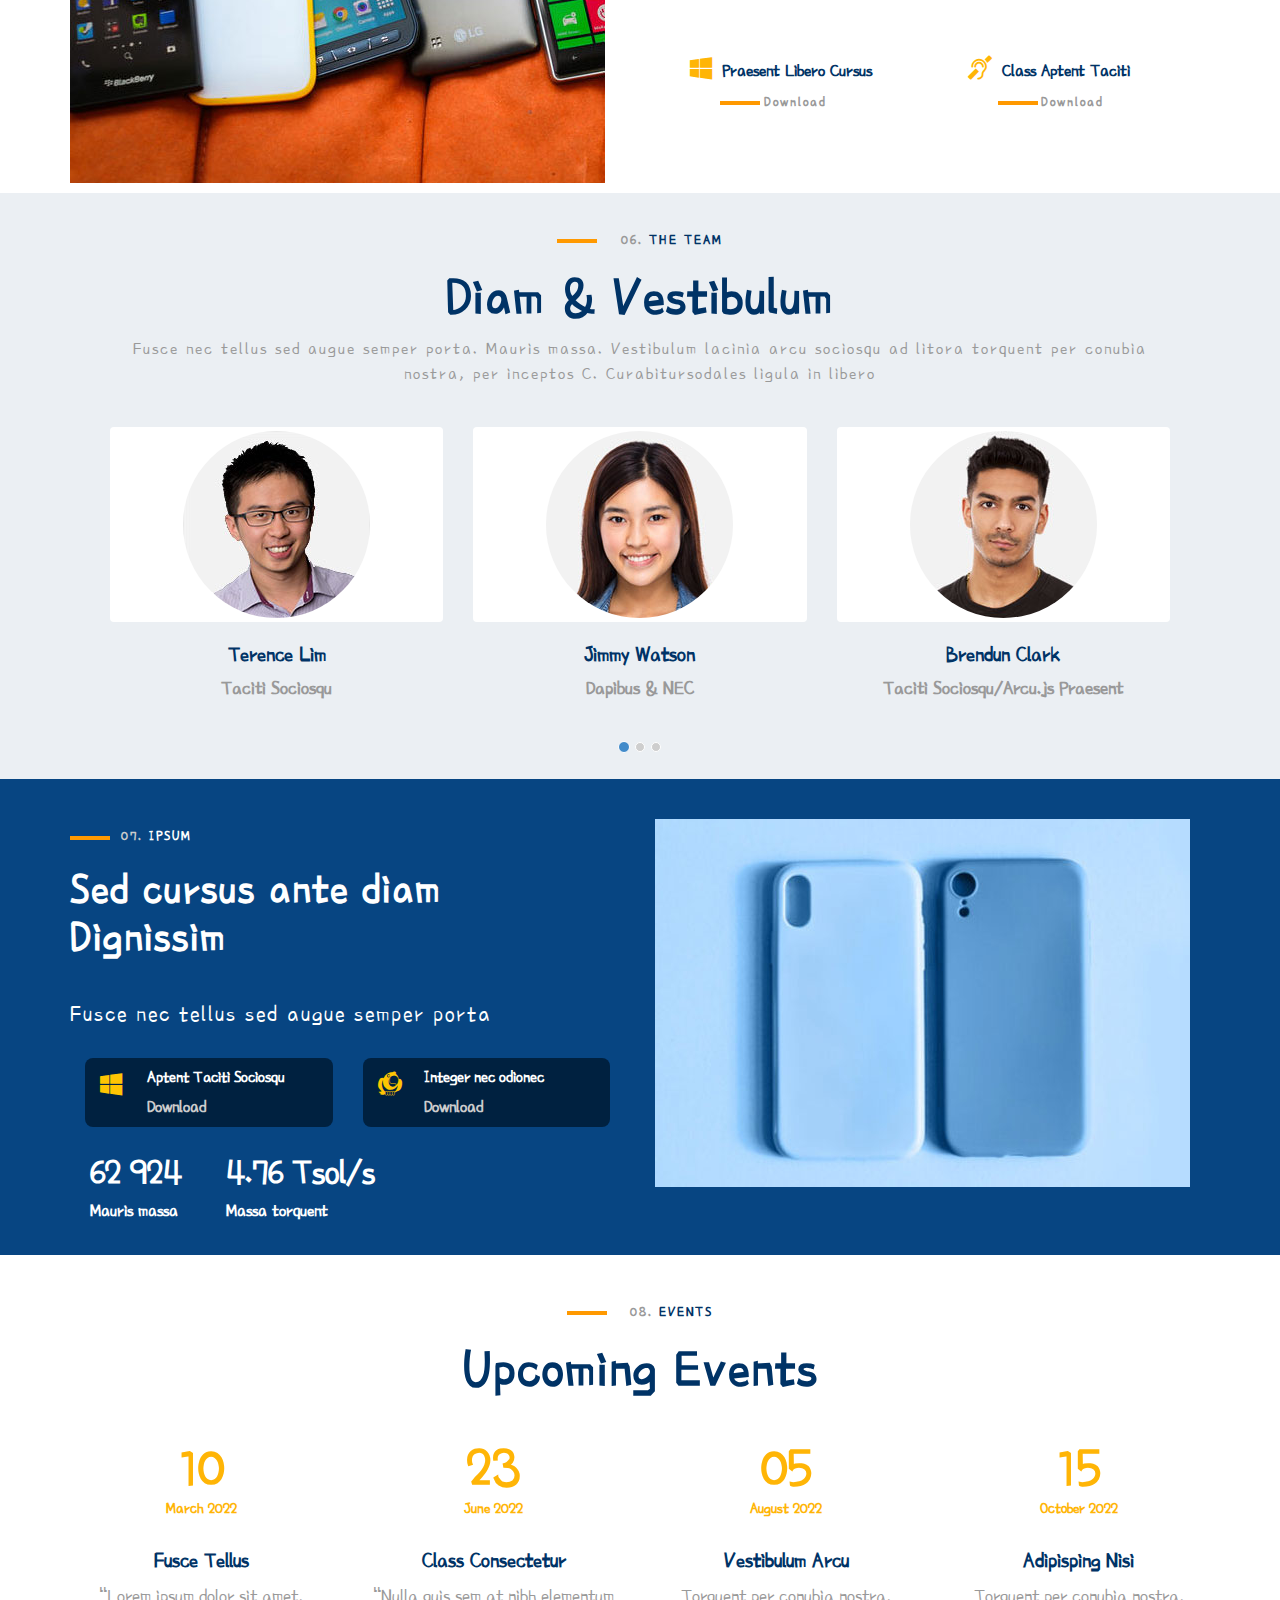
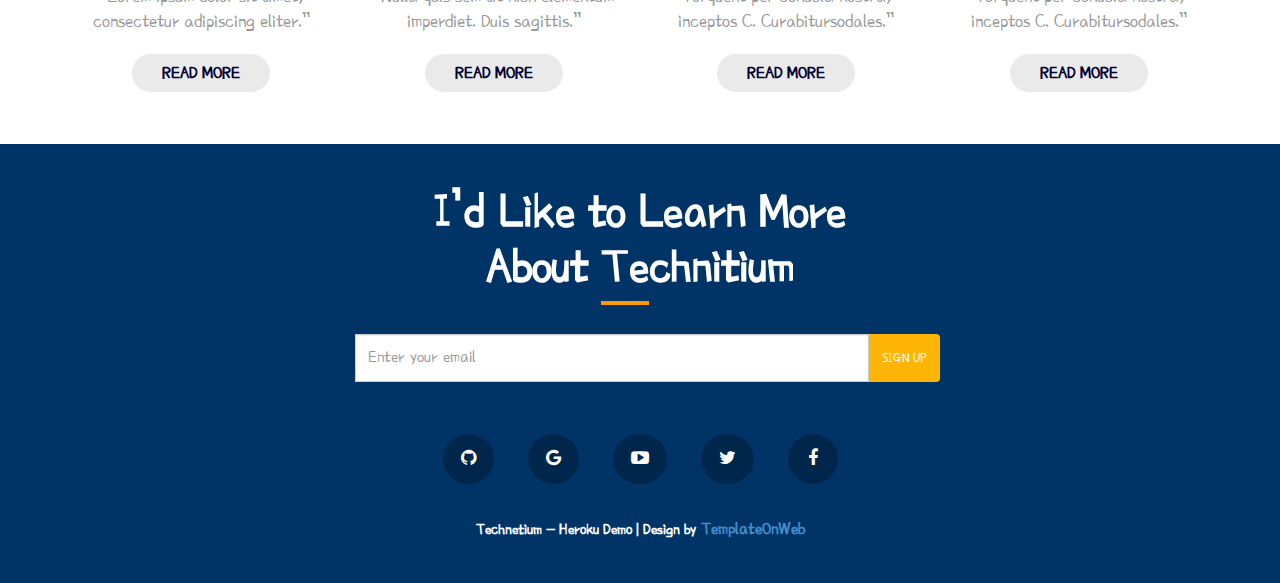
==== commit 4c552f28: "Update index.html" ====
--- a/index.html
+++ b/index.html
@@ -3,7 +3,10 @@
   <head>
     <meta charset="utf-8" />
     <meta http-equiv="X-UA-Compatible" content="IE=edge" />
-    <meta name="viewport" content="width=device-width, initial-scale=1" />
+    <meta
+      name="viewport"
+      content="width=device-width, initial-scale=1, minimum-scale=1"
+    />
     <title>Technetium</title>
     <link href="css/bootstrap.min.css" rel="stylesheet" />
     <link href="css/style.css" rel="stylesheet" />
@@ -53,11 +56,10 @@
                   <li class="active"><a href="index.html">Home</a></li>
                   <li><a href="about.html">About</a></li>
                   <li><a class="connect" href="contact.html">Contact Us</a></li>
-                  <li>
-                    <a class="connect" href="warranty.html"
-                      >Register your phone</a
-                    >
-                  </li>
+                  <!-- <li>
+                    <a class="connect" href="warranty.html">Warranty Form New</a>
+                  </li> -->
+
                   <!-- <li class="dropdown">
 							<a class="dropdown-toggle" data-toggle="dropdown" href="blog.html" aria-expanded="false">Dropdown
 							<span class="caret"></span></a>
@@ -103,10 +105,7 @@
             <div class="col-sm-6 center_1_right clearfix">
               <div class="center_1_right_inner">
                 <h4><span class="wellcome">01.</span> PHONES</h4>
-                <h2>
-                  Choose from a myriad<br />
-                  choice of design & colours<br />
-                </h2>
+                <h2>Choose your favourite color<br /></h2>
                 <h5>
                   Class aptent taciti sociosqu ad litora torquent per
                   conubia-<br />per inceptos C. Curabitursodales ligula in
@@ -891,5 +890,31 @@
     </script>
     <script src="js/classie.js"></script>
     <script src="js/cbpAnimatedHeader.js"></script>
+
+    <!-- MIAW Code -->
+    <script type="text/javascript">
+      function initEmbeddedMessaging() {
+        try {
+          embeddedservice_bootstrap.settings.language = "en-US"; // For example, enter 'en' or 'en-US'
+
+          embeddedservice_bootstrap.init(
+            "00D5i00000Ad5IB",
+            "SDO_Messaging_for_Web",
+            "https://terencelim-220822-863-demo.my.salesforce.com",
+            {
+              scrt2URL:
+                "https://terencelim-220822-863-demo.my.salesforce-scrt.com",
+            }
+          );
+        } catch (err) {
+          console.error("Error loading Embedded Messaging: ", err);
+        }
+      }
+    </script>
+    <script
+      type="text/javascript"
+      src="https://service.force.com/embeddedservice/asyncclient/bootstrap.min.js"
+      onload="initEmbeddedMessaging()"
+    ></script>
   </body>
 </html>
